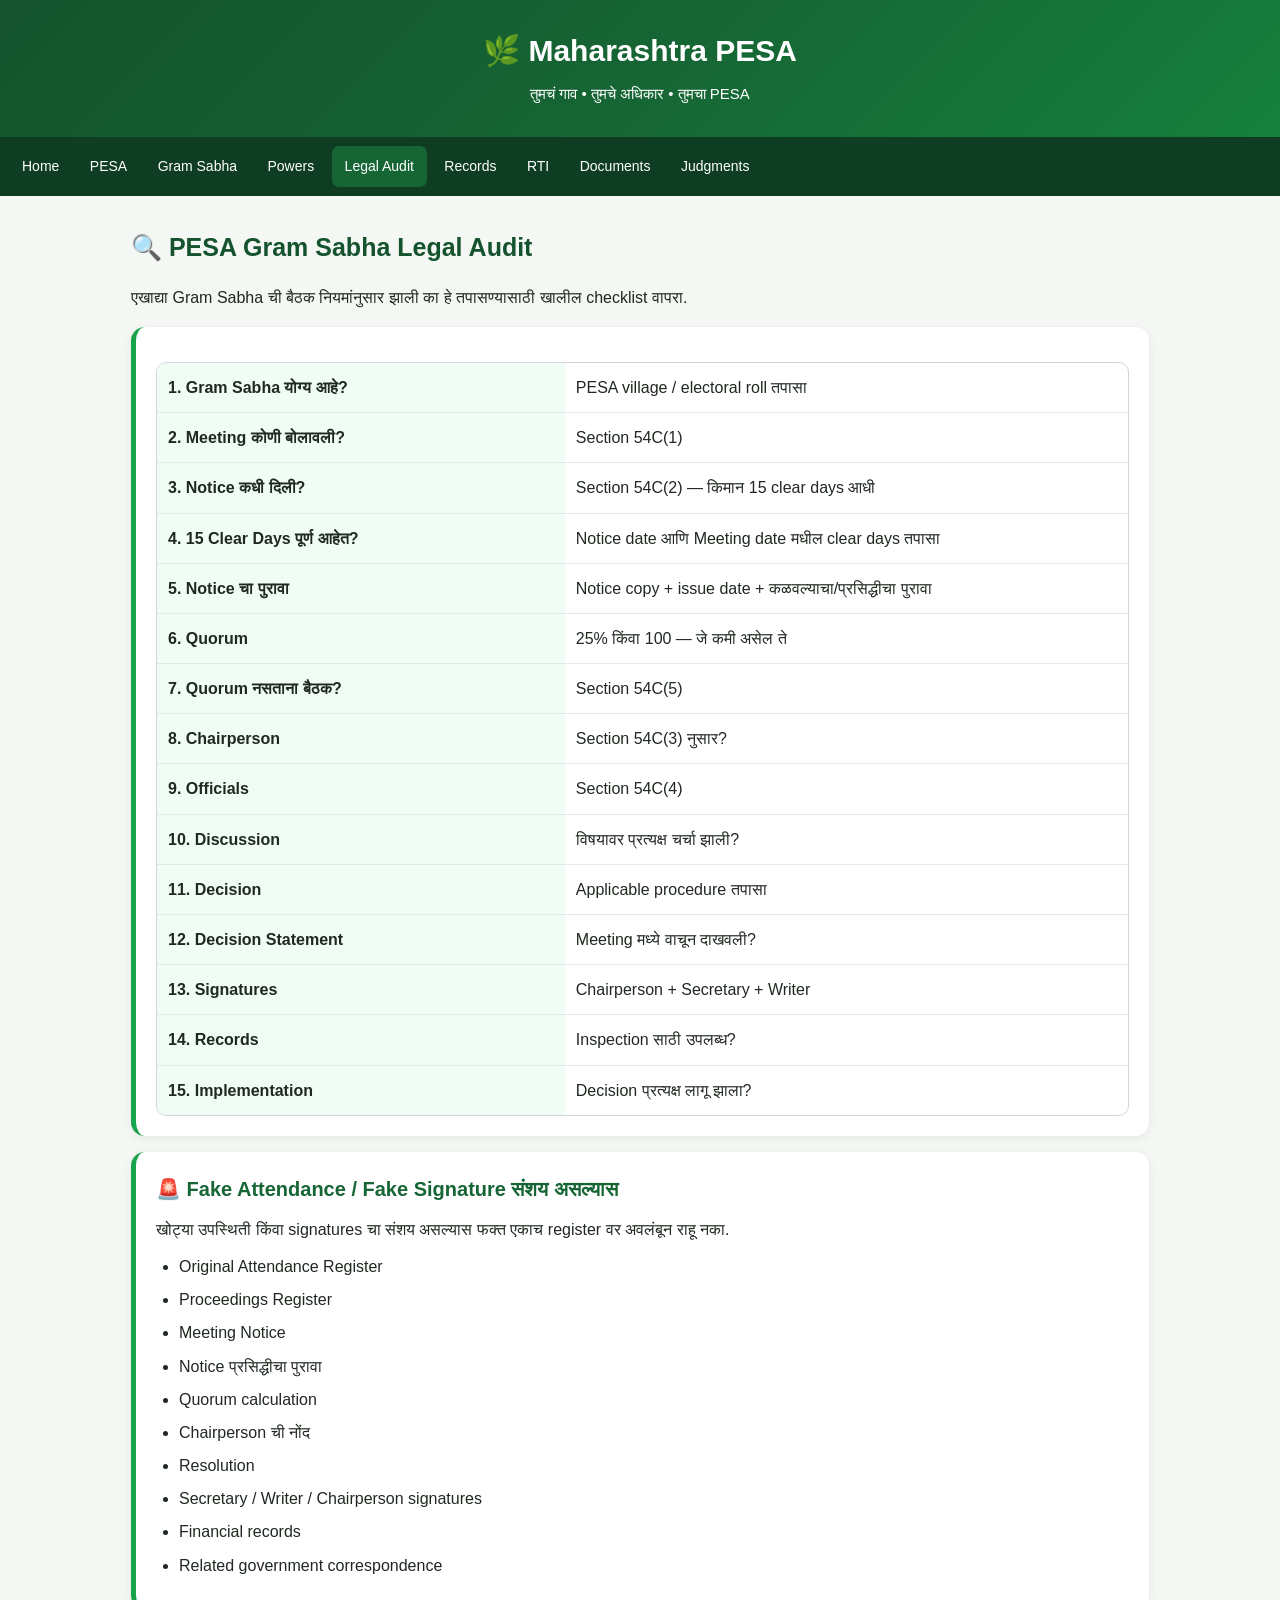
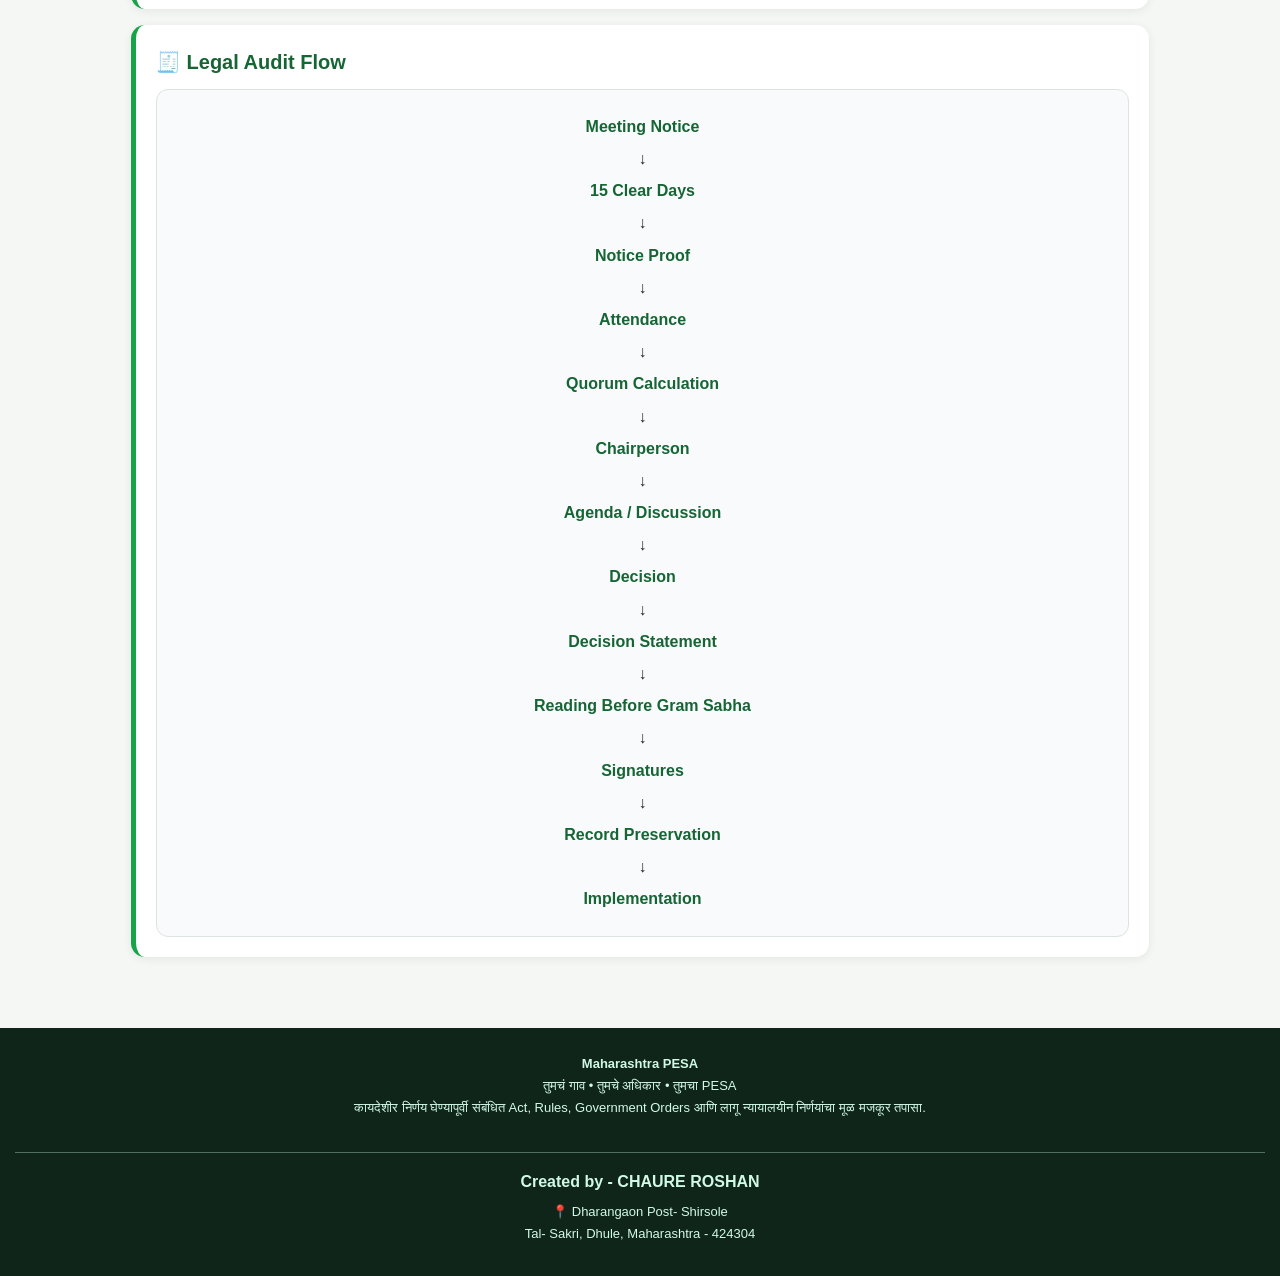
==== audit.html @ 71256ae9 "Add files via upload" ====
<!DOCTYPE html>
<html lang="mr">
<head><meta charset="UTF-8"><meta name="viewport" content="width=device-width, initial-scale=1.0">
<title>Legal Audit — Maharashtra PESA</title><link rel="stylesheet" href="styles.css"></head>
<body>
<header><h1>🌿 Maharashtra PESA</h1><p>तुमचं गाव • तुमचे अधिकार • तुमचा PESA</p></header>

<nav>
<a href="index.html" class="nav-home">Home</a>
<a href="pesa.html">PESA</a>
<a href="gram-sabha.html">Gram Sabha</a>
<a href="powers.html">Powers</a>
<a href="audit.html" class="active">Legal Audit</a>
<a href="records.html">Records</a>
<a href="rti.html">RTI</a>
<a href="documents.html">Documents</a>
<a href="judgments.html">Judgments</a>
</nav>

<main>
<section><h2>🔍 PESA Gram Sabha Legal Audit</h2><p>एखाद्या Gram Sabha ची बैठक नियमांनुसार झाली का हे तपासण्यासाठी खालील checklist वापरा.</p>
<div class="info-card"><div class="audit-table">
<div class="audit-row"><strong>1. Gram Sabha योग्य आहे?</strong><span>PESA village / electoral roll तपासा</span></div>
<div class="audit-row"><strong>2. Meeting कोणी बोलावली?</strong><span>Section 54C(1)</span></div>
<div class="audit-row"><strong>3. Notice कधी दिली?</strong><span>Section 54C(2) — किमान 15 clear days आधी</span></div>
<div class="audit-row"><strong>4. 15 Clear Days पूर्ण आहेत?</strong><span>Notice date आणि Meeting date मधील clear days तपासा</span></div>
<div class="audit-row"><strong>5. Notice चा पुरावा</strong><span>Notice copy + issue date + कळवल्याचा/प्रसिद्धीचा पुरावा</span></div>
<div class="audit-row"><strong>6. Quorum</strong><span>25% किंवा 100 — जे कमी असेल ते</span></div>
<div class="audit-row"><strong>7. Quorum नसताना बैठक?</strong><span>Section 54C(5)</span></div>
<div class="audit-row"><strong>8. Chairperson</strong><span>Section 54C(3) नुसार?</span></div>
<div class="audit-row"><strong>9. Officials</strong><span>Section 54C(4)</span></div>
<div class="audit-row"><strong>10. Discussion</strong><span>विषयावर प्रत्यक्ष चर्चा झाली?</span></div>
<div class="audit-row"><strong>11. Decision</strong><span>Applicable procedure तपासा</span></div>
<div class="audit-row"><strong>12. Decision Statement</strong><span>Meeting मध्ये वाचून दाखवली?</span></div>
<div class="audit-row"><strong>13. Signatures</strong><span>Chairperson + Secretary + Writer</span></div>
<div class="audit-row"><strong>14. Records</strong><span>Inspection साठी उपलब्ध?</span></div>
<div class="audit-row"><strong>15. Implementation</strong><span>Decision प्रत्यक्ष लागू झाला?</span></div>
</div></div>
<div class="info-card"><h3>🚨 Fake Attendance / Fake Signature संशय असल्यास</h3><p>खोट्या उपस्थिती किंवा signatures चा संशय असल्यास फक्त एकाच register वर अवलंबून राहू नका.</p><ul><li>Original Attendance Register</li><li>Proceedings Register</li><li>Meeting Notice</li><li>Notice प्रसिद्धीचा पुरावा</li><li>Quorum calculation</li><li>Chairperson ची नोंद</li><li>Resolution</li><li>Secretary / Writer / Chairperson signatures</li><li>Financial records</li><li>Related government correspondence</li></ul></div>
<div class="info-card"><h3>🧾 Legal Audit Flow</h3><div class="flow"><span>Meeting Notice</span>↓<span>15 Clear Days</span>↓<span>Notice Proof</span>↓<span>Attendance</span>↓<span>Quorum Calculation</span>↓<span>Chairperson</span>↓<span>Agenda / Discussion</span>↓<span>Decision</span>↓<span>Decision Statement</span>↓<span>Reading Before Gram Sabha</span>↓<span>Signatures</span>↓<span>Record Preservation</span>↓<span>Implementation</span></div></div>
</section>
</main>

<footer>
<p><strong>Maharashtra PESA</strong></p>
<p>तुमचं गाव • तुमचे अधिकार • तुमचा PESA</p>
<p>कायदेशीर निर्णय घेण्यापूर्वी संबंधित Act, Rules, Government Orders आणि लागू न्यायालयीन निर्णयांचा मूळ मजकूर तपासा.</p>
<div class="creator-info">
<hr>
<p><strong>Created by - CHAURE ROSHAN</strong></p>
<p>📍 Dharangaon Post- Shirsole<br>Tal- Sakri, Dhule, Maharashtra - 424304</p>
</div>
</footer>

</body></html>
---- styles.css ----
*{box-sizing:border-box;margin:0;padding:0}
html{scroll-behavior:smooth}
body{font-family:Arial,"Noto Sans Devanagari",sans-serif;background:#f4f7f4;color:#202820;line-height:1.7}
header{background:linear-gradient(135deg,#14532d,#166534,#15803d);color:white;padding:25px 18px 30px;text-align:center}
header h1{font-size:30px;margin-bottom:5px} header p{font-size:15px}
nav{position:sticky;top:0;z-index:900;background:#0f3d23;padding:9px;overflow-x:auto;white-space:nowrap}
nav a{display:inline-block;color:white;text-decoration:none;padding:9px 13px;font-size:14px;border-radius:7px}
nav a:hover,nav a.active{background:#166534}
main{max-width:1050px;margin:auto}
section{padding:30px 16px;scroll-margin-top:65px}
section h2{color:#14532d;margin-bottom:15px;font-size:25px}
.info-card{background:white;border-radius:14px;padding:20px;margin:16px 0;box-shadow:0 2px 10px rgba(0,0,0,.07);border-left:5px solid #16a34a}
.info-card h3{color:#166534;margin-bottom:10px;font-size:20px}
.info-card h4{color:#14532d;margin-top:16px;margin-bottom:7px}
.info-card p{margin-bottom:10px}
.info-card ul,.info-card ol{padding-left:23px;margin:10px 0}
.info-card li{margin-bottom:6px}
.law-reference{margin-top:14px;padding:11px 13px;background:#f0fdf4;border-left:4px solid #16a34a;border-radius:7px;font-size:14px}
.highlight-box{background:#ecfdf5;border:2px solid #22c55e;padding:18px;border-radius:12px;margin:15px 0}
.warning-box{background:#fff7ed;border-left:5px solid #f97316;padding:15px;border-radius:8px;margin:15px 0}
.danger-box{background:#fef2f2;border-left:5px solid #dc2626;padding:15px;border-radius:8px;margin:15px 0}
.btn{display:inline-block;padding:11px 16px;margin:7px 5px 7px 0;background:#166534;color:white;text-decoration:none;border-radius:8px;font-weight:600}
.btn:hover{background:#14532d}
.hero{background:linear-gradient(135deg,#f0fdf4,#fff,#ecfdf5);padding:40px 16px;text-align:center;border-bottom:1px solid #d1fae5}
.hero h2{font-size:32px;color:#14532d;margin-bottom:12px}
.hero p{max-width:760px;margin:0 auto 20px;color:#374151;font-size:17px}
.hero-photo{display:block;width:min(100%,850px);height:360px;object-fit:cover;margin:20px auto;border-radius:18px;box-shadow:0 5px 18px rgba(0,0,0,.12);background:#dcfce7}
.quick-links{text-align:center;padding:10px 16px 30px}
.audit-table{margin-top:15px;border:1px solid #d1d5db;border-radius:10px;overflow:hidden}
.audit-row{display:grid;grid-template-columns:42% 58%;border-bottom:1px solid #e5e7eb}
.audit-row:last-child{border-bottom:none}
.audit-row strong,.audit-row span{padding:11px}.audit-row strong{background:#f0fdf4}
.flow{background:#f8fafc;border:1px solid #dbe4e0;padding:18px;border-radius:12px;text-align:center;font-weight:600}
.flow span{display:block;color:#166534;margin:5px 0}
.creator-info{margin-top:18px;padding-top:15px}.creator-info hr{border:0;border-top:1px solid rgba(209,250,229,.35);margin-bottom:15px}
.creator-info p{margin:6px 0;color:#d1fae5}.creator-info p:first-of-type{font-size:16px}
footer{background:#10251a;color:#d1fae5;text-align:center;padding:25px 15px;margin-top:25px;font-size:13px}
@media(max-width:600px){
header h1{font-size:25px}.hero h2{font-size:25px}.hero p{font-size:15px}
section{padding:24px 12px}.info-card{padding:16px}.audit-row{grid-template-columns:1fr}
.hero-photo{height:250px}.nav-wrap{overflow-x:auto}
}
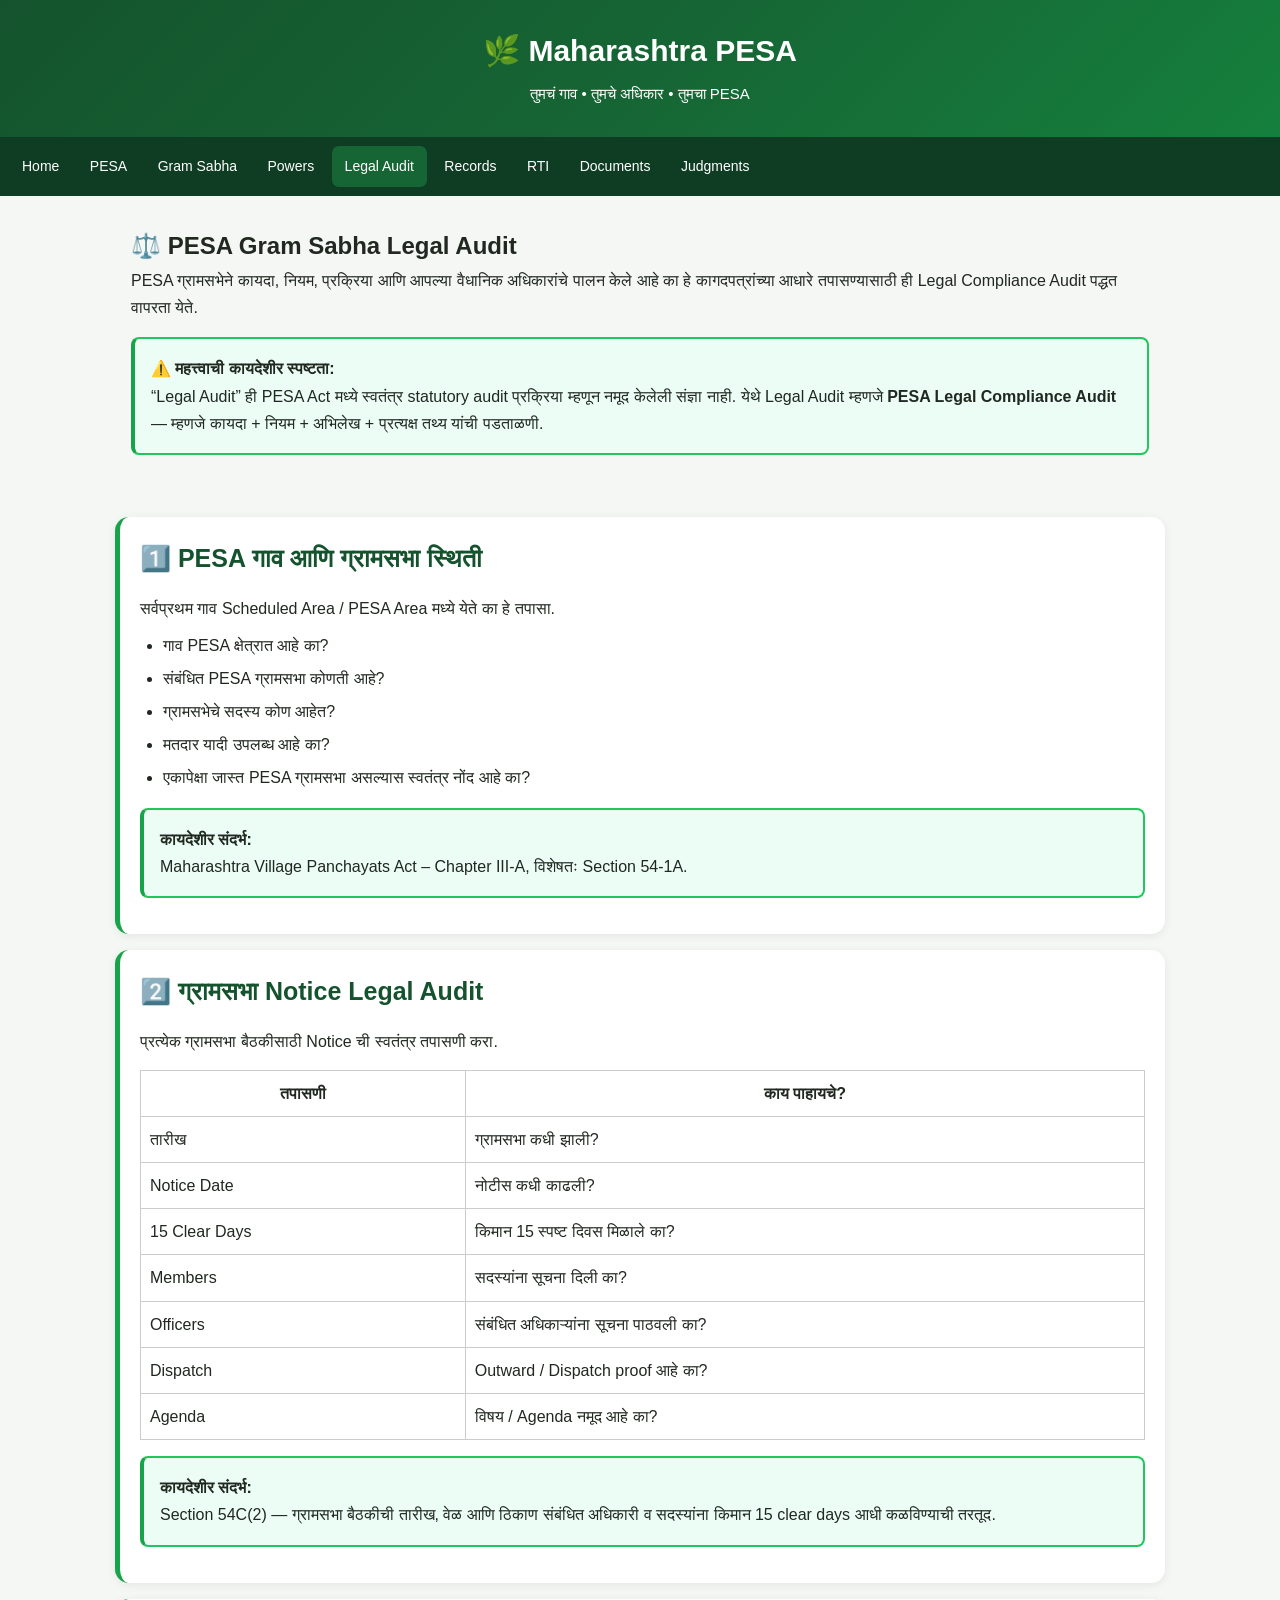
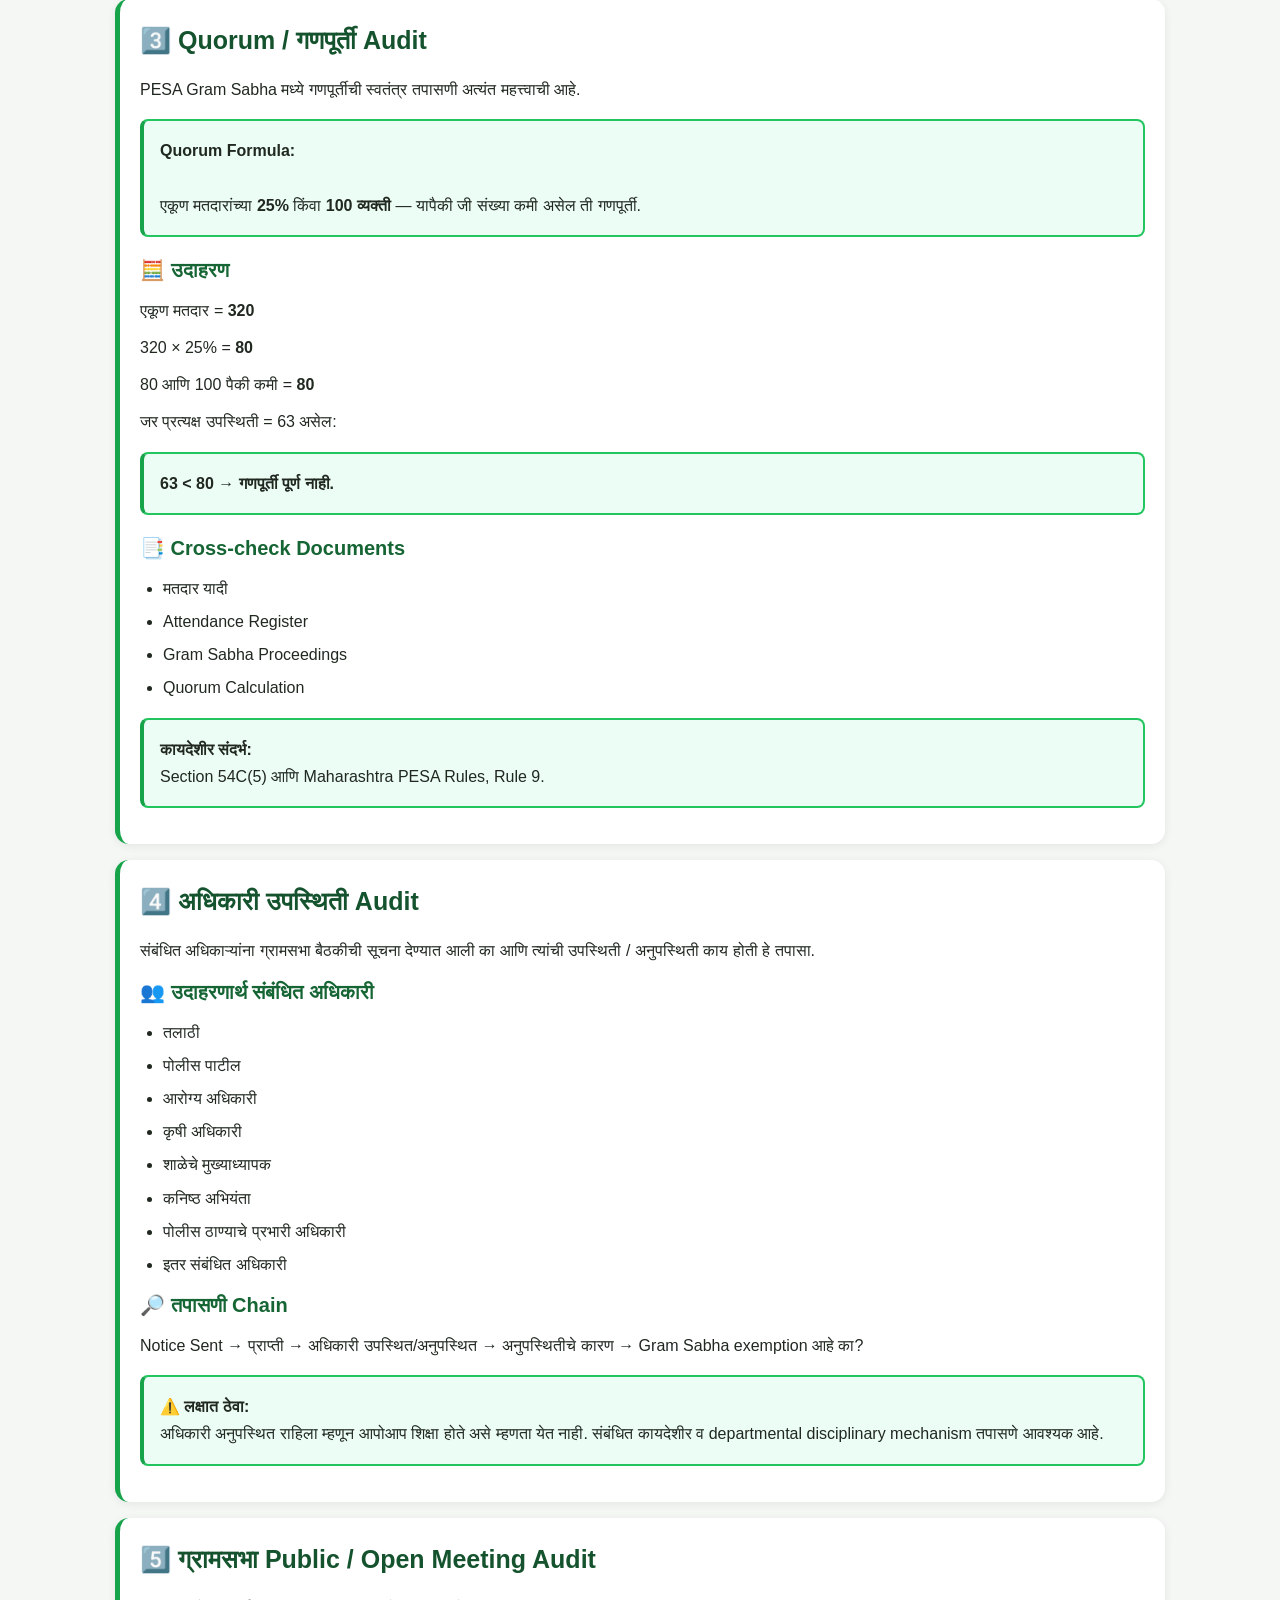
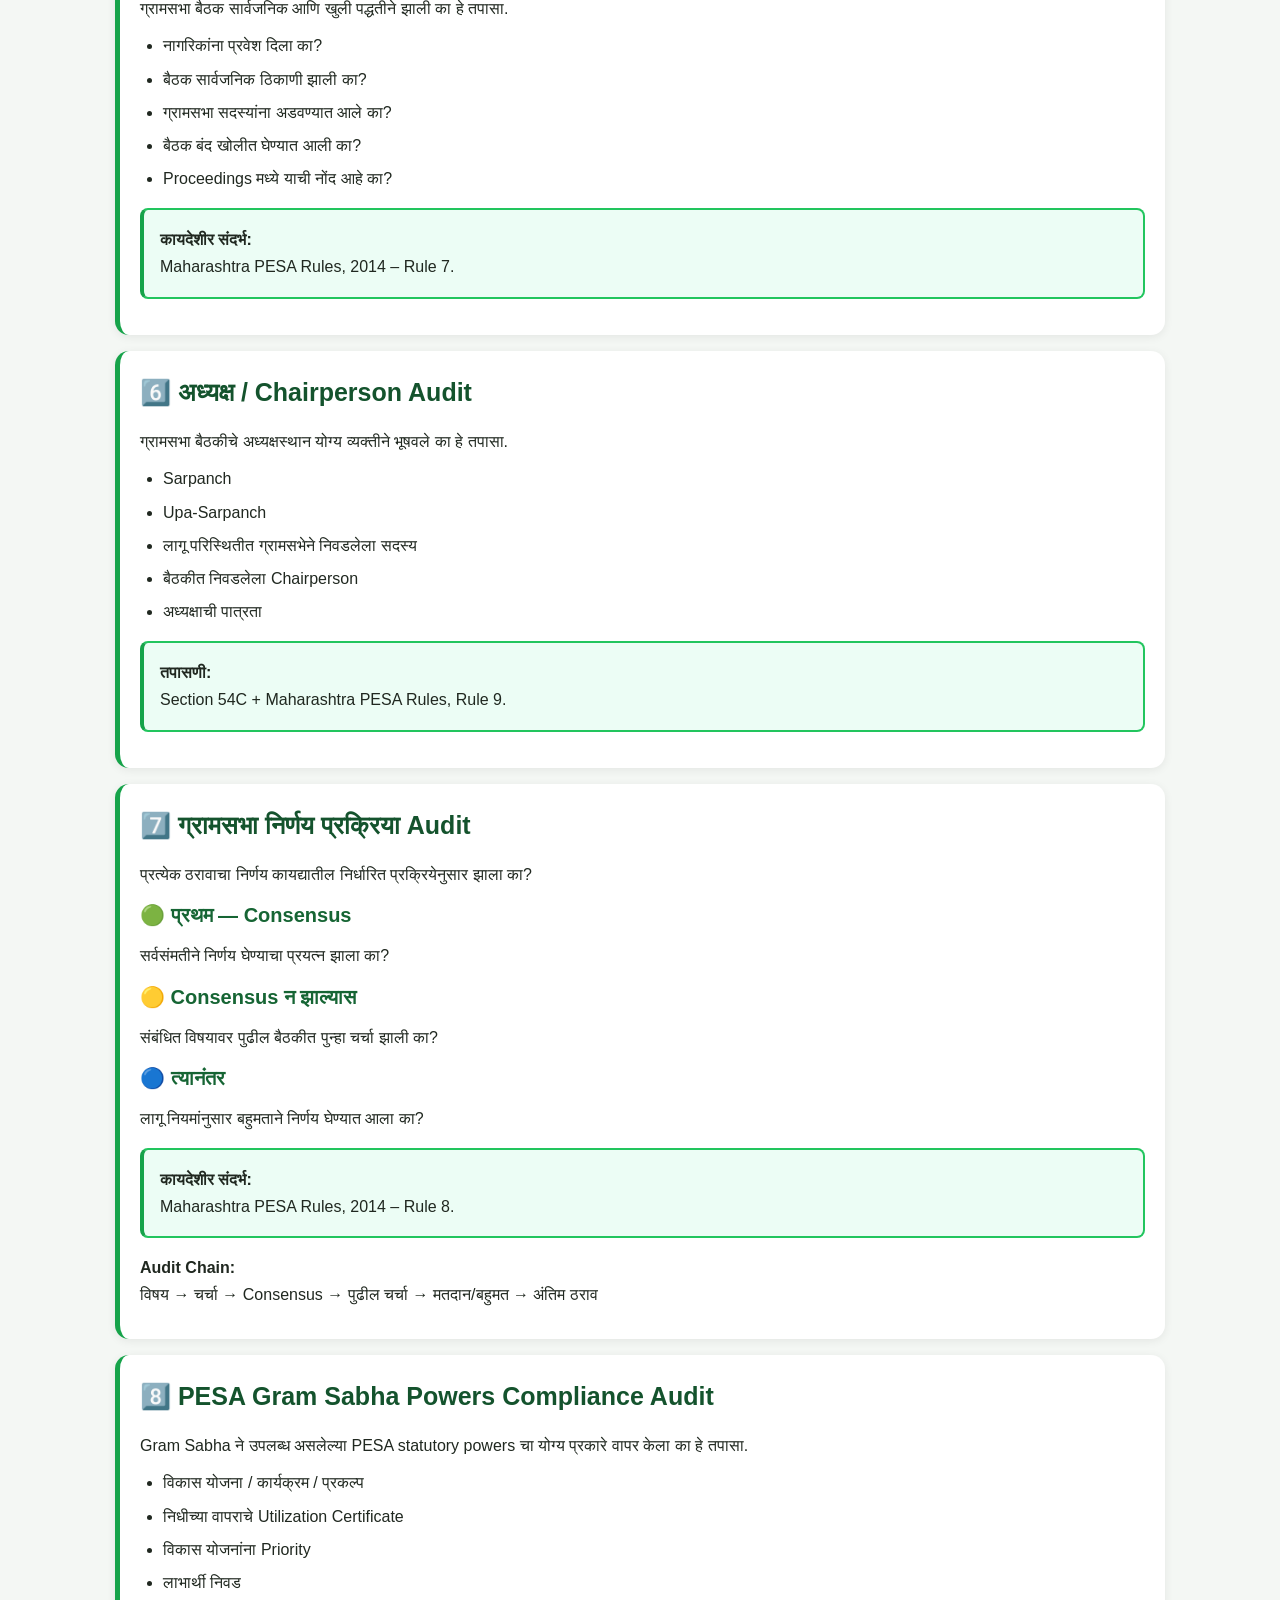
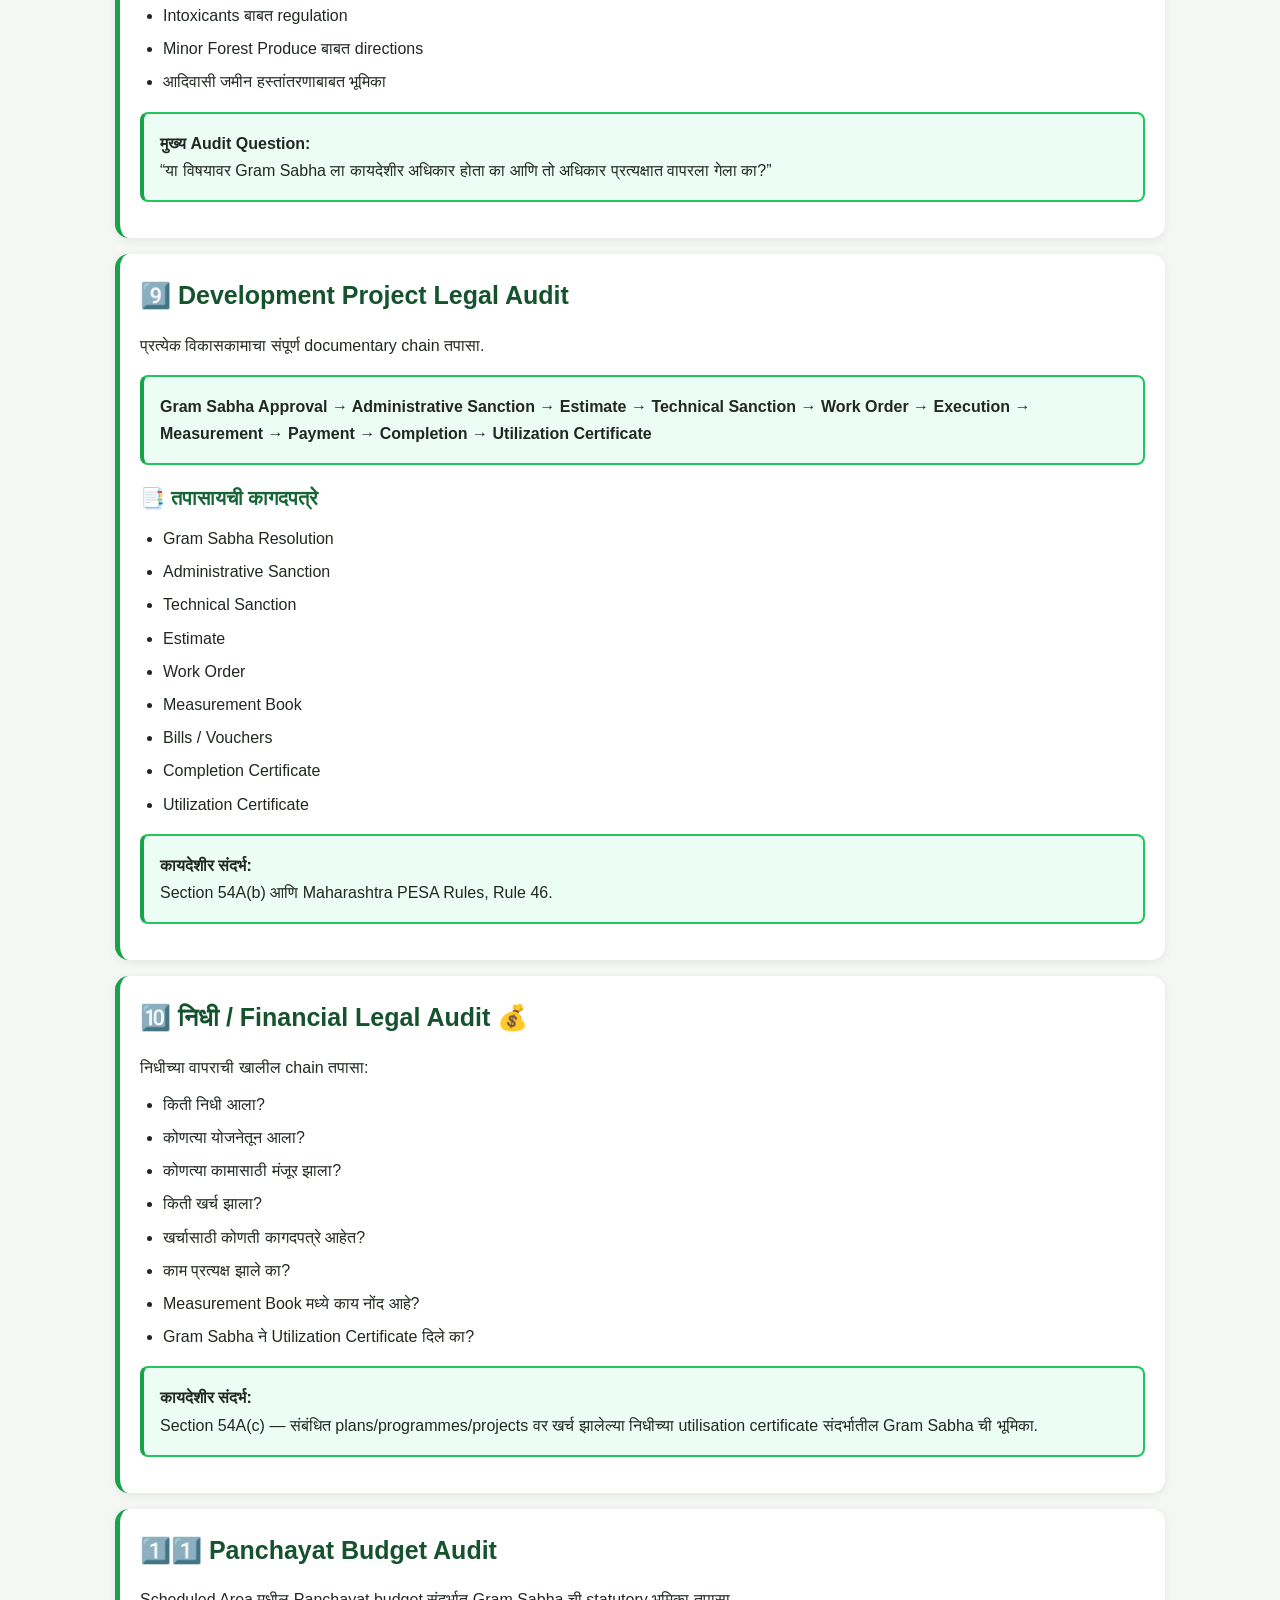
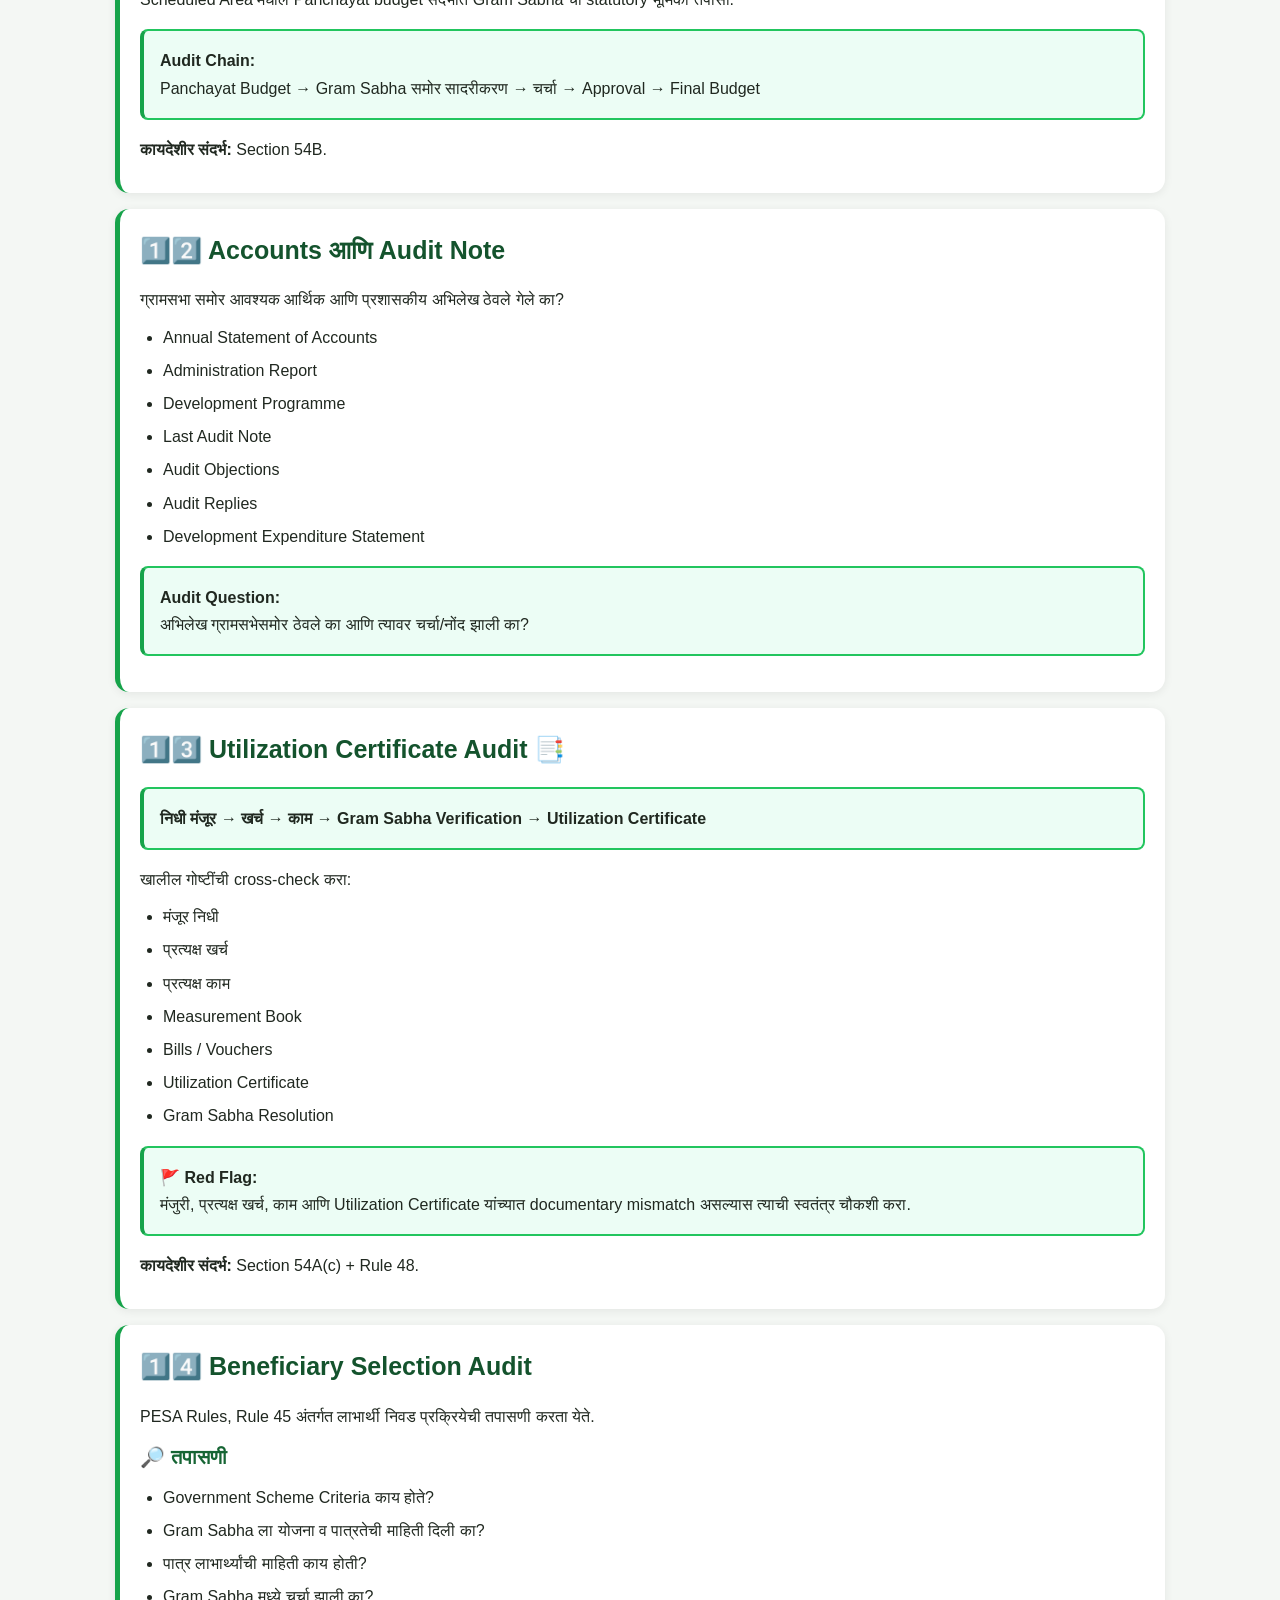
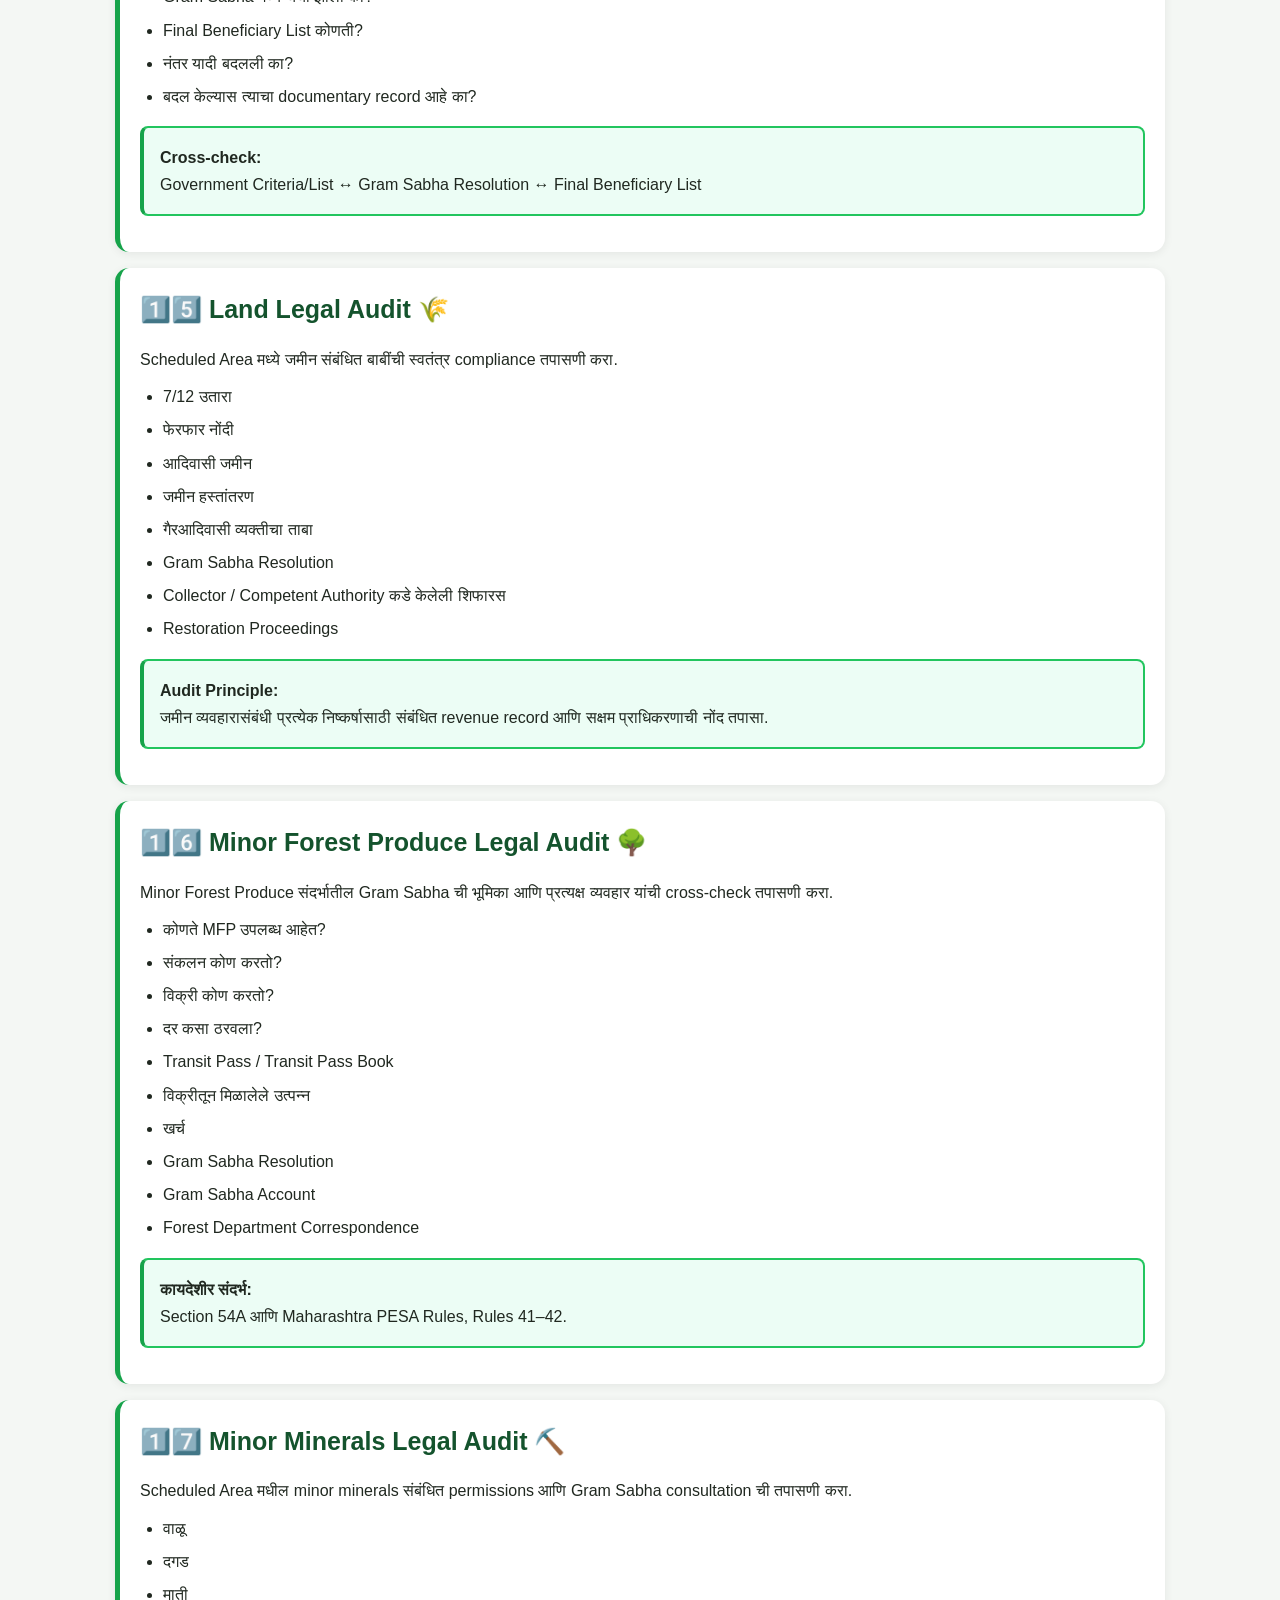
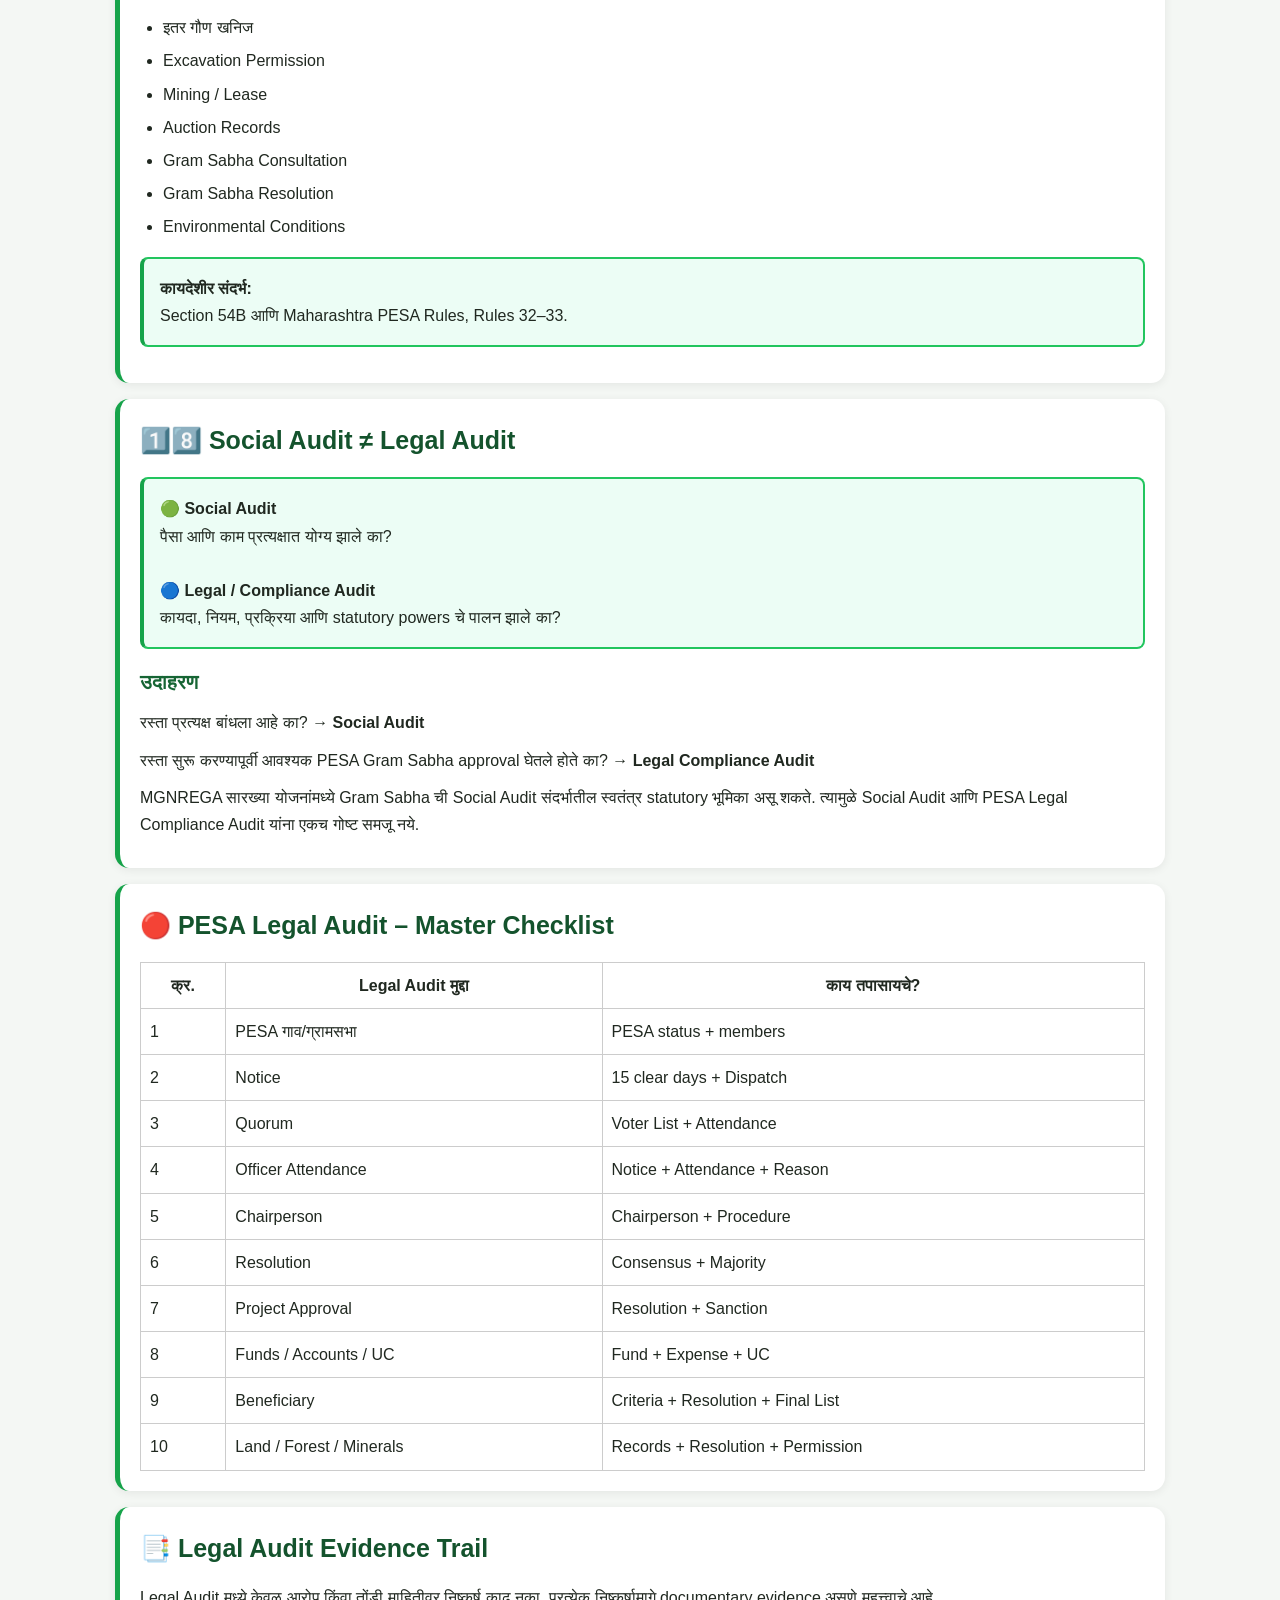
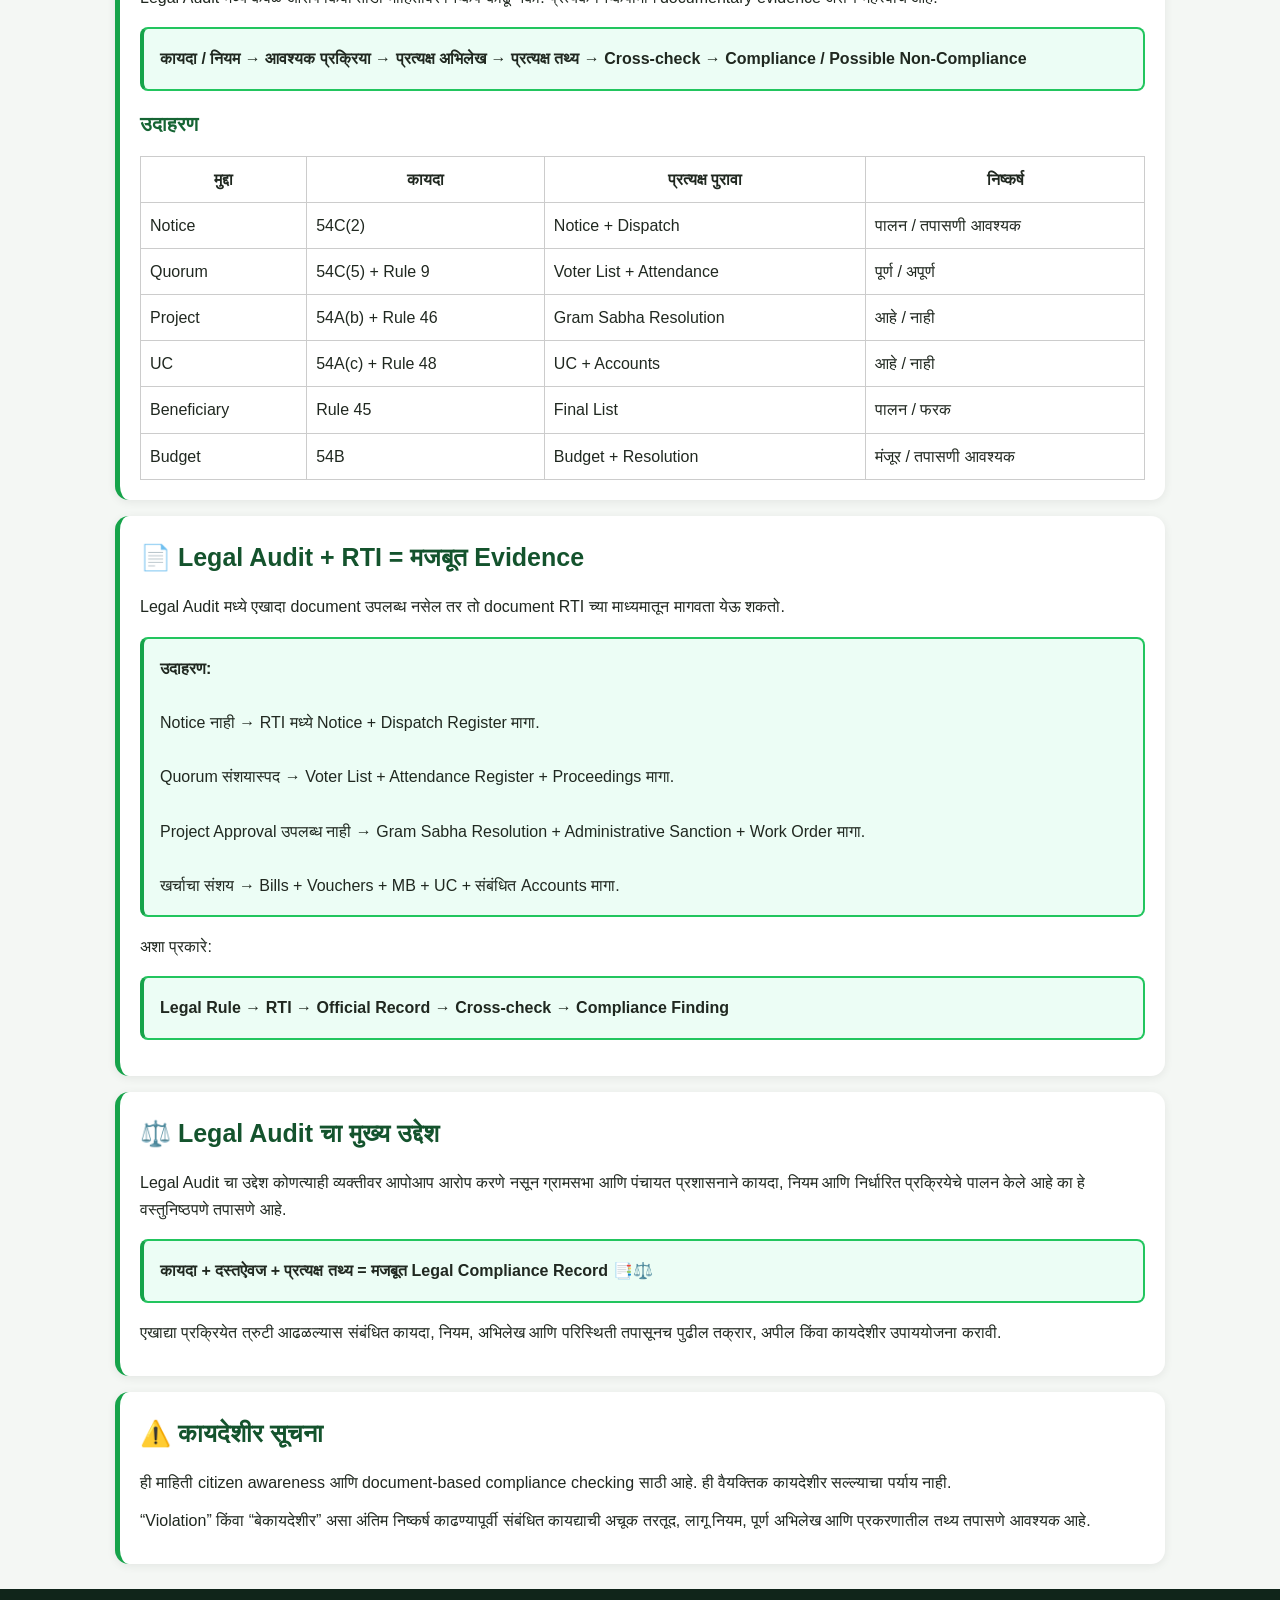
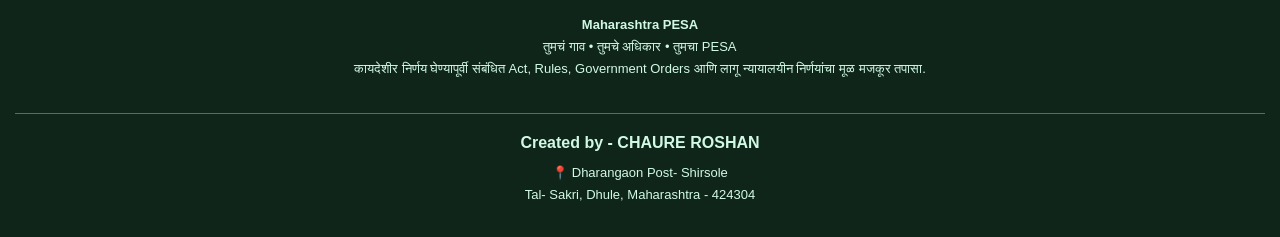
==== commit 6a9e7f74: "Update fmt.Println message from 'Hello' to 'Goodbye'" ====
--- a/audit.html
+++ b/audit.html
@@ -18,27 +18,901 @@
 </nav>
 
 <main>
-<section><h2>🔍 PESA Gram Sabha Legal Audit</h2><p>एखाद्या Gram Sabha ची बैठक नियमांनुसार झाली का हे तपासण्यासाठी खालील checklist वापरा.</p>
-<div class="info-card"><div class="audit-table">
-<div class="audit-row"><strong>1. Gram Sabha योग्य आहे?</strong><span>PESA village / electoral roll तपासा</span></div>
-<div class="audit-row"><strong>2. Meeting कोणी बोलावली?</strong><span>Section 54C(1)</span></div>
-<div class="audit-row"><strong>3. Notice कधी दिली?</strong><span>Section 54C(2) — किमान 15 clear days आधी</span></div>
-<div class="audit-row"><strong>4. 15 Clear Days पूर्ण आहेत?</strong><span>Notice date आणि Meeting date मधील clear days तपासा</span></div>
-<div class="audit-row"><strong>5. Notice चा पुरावा</strong><span>Notice copy + issue date + कळवल्याचा/प्रसिद्धीचा पुरावा</span></div>
-<div class="audit-row"><strong>6. Quorum</strong><span>25% किंवा 100 — जे कमी असेल ते</span></div>
-<div class="audit-row"><strong>7. Quorum नसताना बैठक?</strong><span>Section 54C(5)</span></div>
-<div class="audit-row"><strong>8. Chairperson</strong><span>Section 54C(3) नुसार?</span></div>
-<div class="audit-row"><strong>9. Officials</strong><span>Section 54C(4)</span></div>
-<div class="audit-row"><strong>10. Discussion</strong><span>विषयावर प्रत्यक्ष चर्चा झाली?</span></div>
-<div class="audit-row"><strong>11. Decision</strong><span>Applicable procedure तपासा</span></div>
-<div class="audit-row"><strong>12. Decision Statement</strong><span>Meeting मध्ये वाचून दाखवली?</span></div>
-<div class="audit-row"><strong>13. Signatures</strong><span>Chairperson + Secretary + Writer</span></div>
-<div class="audit-row"><strong>14. Records</strong><span>Inspection साठी उपलब्ध?</span></div>
-<div class="audit-row"><strong>15. Implementation</strong><span>Decision प्रत्यक्ष लागू झाला?</span></div>
-</div></div>
-<div class="info-card"><h3>🚨 Fake Attendance / Fake Signature संशय असल्यास</h3><p>खोट्या उपस्थिती किंवा signatures चा संशय असल्यास फक्त एकाच register वर अवलंबून राहू नका.</p><ul><li>Original Attendance Register</li><li>Proceedings Register</li><li>Meeting Notice</li><li>Notice प्रसिद्धीचा पुरावा</li><li>Quorum calculation</li><li>Chairperson ची नोंद</li><li>Resolution</li><li>Secretary / Writer / Chairperson signatures</li><li>Financial records</li><li>Related government correspondence</li></ul></div>
-<div class="info-card"><h3>🧾 Legal Audit Flow</h3><div class="flow"><span>Meeting Notice</span>↓<span>15 Clear Days</span>↓<span>Notice Proof</span>↓<span>Attendance</span>↓<span>Quorum Calculation</span>↓<span>Chairperson</span>↓<span>Agenda / Discussion</span>↓<span>Decision</span>↓<span>Decision Statement</span>↓<span>Reading Before Gram Sabha</span>↓<span>Signatures</span>↓<span>Record Preservation</span>↓<span>Implementation</span></div></div>
-</section>
+
+<section class="page-header">
+  <h1>⚖️ PESA Gram Sabha Legal Audit</h1>
+
+  <p>
+    PESA ग्रामसभेने कायदा, नियम, प्रक्रिया आणि आपल्या वैधानिक
+    अधिकारांचे पालन केले आहे का हे कागदपत्रांच्या आधारे तपासण्यासाठी
+    ही Legal Compliance Audit पद्धत वापरता येते.
+  </p>
+
+  <div class="highlight-box">
+    <strong>⚠️ महत्त्वाची कायदेशीर स्पष्टता:</strong><br>
+    “Legal Audit” ही PESA Act मध्ये स्वतंत्र statutory audit प्रक्रिया
+    म्हणून नमूद केलेली संज्ञा नाही. येथे Legal Audit म्हणजे
+    <strong>PESA Legal Compliance Audit</strong> —
+    म्हणजे कायदा + नियम + अभिलेख + प्रत्यक्ष तथ्य यांची पडताळणी.
+  </div>
+</section>
+
+
+<!-- 1 -->
+<section class="info-card">
+
+  <h2>1️⃣ PESA गाव आणि ग्रामसभा स्थिती</h2>
+
+  <p>सर्वप्रथम गाव Scheduled Area / PESA Area मध्ये येते का हे तपासा.</p>
+
+  <ul>
+    <li>गाव PESA क्षेत्रात आहे का?</li>
+    <li>संबंधित PESA ग्रामसभा कोणती आहे?</li>
+    <li>ग्रामसभेचे सदस्य कोण आहेत?</li>
+    <li>मतदार यादी उपलब्ध आहे का?</li>
+    <li>एकापेक्षा जास्त PESA ग्रामसभा असल्यास स्वतंत्र नोंद आहे का?</li>
+  </ul>
+
+  <div class="highlight-box">
+    <strong>कायदेशीर संदर्भ:</strong><br>
+    Maharashtra Village Panchayats Act – Chapter III-A,
+    विशेषतः Section 54-1A.
+  </div>
+
+</section>
+
+
+<!-- 2 -->
+<section class="info-card">
+
+  <h2>2️⃣ ग्रामसभा Notice Legal Audit</h2>
+
+  <p>
+    प्रत्येक ग्रामसभा बैठकीसाठी Notice ची स्वतंत्र तपासणी करा.
+  </p>
+
+  <table style="width:100%;border-collapse:collapse;margin-top:15px;">
+    <tr>
+      <th style="padding:9px;border:1px solid #ccc;">तपासणी</th>
+      <th style="padding:9px;border:1px solid #ccc;">काय पाहायचे?</th>
+    </tr>
+
+    <tr>
+      <td style="padding:9px;border:1px solid #ccc;">तारीख</td>
+      <td style="padding:9px;border:1px solid #ccc;">ग्रामसभा कधी झाली?</td>
+    </tr>
+
+    <tr>
+      <td style="padding:9px;border:1px solid #ccc;">Notice Date</td>
+      <td style="padding:9px;border:1px solid #ccc;">नोटीस कधी काढली?</td>
+    </tr>
+
+    <tr>
+      <td style="padding:9px;border:1px solid #ccc;">15 Clear Days</td>
+      <td style="padding:9px;border:1px solid #ccc;">किमान 15 स्पष्ट दिवस मिळाले का?</td>
+    </tr>
+
+    <tr>
+      <td style="padding:9px;border:1px solid #ccc;">Members</td>
+      <td style="padding:9px;border:1px solid #ccc;">सदस्यांना सूचना दिली का?</td>
+    </tr>
+
+    <tr>
+      <td style="padding:9px;border:1px solid #ccc;">Officers</td>
+      <td style="padding:9px;border:1px solid #ccc;">संबंधित अधिकाऱ्यांना सूचना पाठवली का?</td>
+    </tr>
+
+    <tr>
+      <td style="padding:9px;border:1px solid #ccc;">Dispatch</td>
+      <td style="padding:9px;border:1px solid #ccc;">Outward / Dispatch proof आहे का?</td>
+    </tr>
+
+    <tr>
+      <td style="padding:9px;border:1px solid #ccc;">Agenda</td>
+      <td style="padding:9px;border:1px solid #ccc;">विषय / Agenda नमूद आहे का?</td>
+    </tr>
+  </table>
+
+  <div class="highlight-box">
+    <strong>कायदेशीर संदर्भ:</strong><br>
+    Section 54C(2) — ग्रामसभा बैठकीची तारीख, वेळ आणि ठिकाण
+    संबंधित अधिकारी व सदस्यांना किमान 15 clear days आधी कळविण्याची तरतूद.
+  </div>
+
+</section>
+
+
+<!-- 3 -->
+<section class="info-card">
+
+  <h2>3️⃣ Quorum / गणपूर्ती Audit</h2>
+
+  <p>
+    PESA Gram Sabha मध्ये गणपूर्तीची स्वतंत्र तपासणी अत्यंत महत्त्वाची आहे.
+  </p>
+
+  <div class="highlight-box">
+
+    <strong>Quorum Formula:</strong><br><br>
+
+    एकूण मतदारांच्या <strong>25%</strong> किंवा
+    <strong>100 व्यक्ती</strong> — यापैकी जी संख्या कमी असेल ती गणपूर्ती.
+    
+  </div>
+
+  <h3>🧮 उदाहरण</h3>
+
+  <p>
+    एकूण मतदार = <strong>320</strong>
+  </p>
+
+  <p>
+    320 × 25% = <strong>80</strong>
+  </p>
+
+  <p>
+    80 आणि 100 पैकी कमी = <strong>80</strong>
+  </p>
+
+  <p>
+    जर प्रत्यक्ष उपस्थिती = 63 असेल:
+  </p>
+
+  <div class="highlight-box">
+    <strong>63 &lt; 80 → गणपूर्ती पूर्ण नाही.</strong>
+  </div>
+
+  <h3>📑 Cross-check Documents</h3>
+
+  <ul>
+    <li>मतदार यादी</li>
+    <li>Attendance Register</li>
+    <li>Gram Sabha Proceedings</li>
+    <li>Quorum Calculation</li>
+  </ul>
+
+  <div class="highlight-box">
+    <strong>कायदेशीर संदर्भ:</strong><br>
+    Section 54C(5) आणि Maharashtra PESA Rules, Rule 9.
+  </div>
+
+</section>
+
+
+<!-- 4 -->
+<section class="info-card">
+
+  <h2>4️⃣ अधिकारी उपस्थिती Audit</h2>
+
+  <p>
+    संबंधित अधिकाऱ्यांना ग्रामसभा बैठकीची सूचना देण्यात आली का
+    आणि त्यांची उपस्थिती / अनुपस्थिती काय होती हे तपासा.
+  </p>
+
+  <h3>👥 उदाहरणार्थ संबंधित अधिकारी</h3>
+
+  <ul>
+    <li>तलाठी</li>
+    <li>पोलीस पाटील</li>
+    <li>आरोग्य अधिकारी</li>
+    <li>कृषी अधिकारी</li>
+    <li>शाळेचे मुख्याध्यापक</li>
+    <li>कनिष्ठ अभियंता</li>
+    <li>पोलीस ठाण्याचे प्रभारी अधिकारी</li>
+    <li>इतर संबंधित अधिकारी</li>
+  </ul>
+
+  <h3>🔎 तपासणी Chain</h3>
+
+  <p>
+    Notice Sent → प्राप्ती → अधिकारी उपस्थित/अनुपस्थित →
+    अनुपस्थितीचे कारण → Gram Sabha exemption आहे का?
+  </p>
+
+  <div class="highlight-box">
+    <strong>⚠️ लक्षात ठेवा:</strong><br>
+    अधिकारी अनुपस्थित राहिला म्हणून आपोआप शिक्षा होते असे म्हणता येत नाही.
+    संबंधित कायदेशीर व departmental disciplinary mechanism तपासणे आवश्यक आहे.
+  </div>
+
+</section>
+
+
+<!-- 5 -->
+<section class="info-card">
+
+  <h2>5️⃣ ग्रामसभा Public / Open Meeting Audit</h2>
+
+  <p>
+    ग्रामसभा बैठक सार्वजनिक आणि खुली पद्धतीने झाली का हे तपासा.
+  </p>
+
+  <ul>
+    <li>नागरिकांना प्रवेश दिला का?</li>
+    <li>बैठक सार्वजनिक ठिकाणी झाली का?</li>
+    <li>ग्रामसभा सदस्यांना अडवण्यात आले का?</li>
+    <li>बैठक बंद खोलीत घेण्यात आली का?</li>
+    <li>Proceedings मध्ये याची नोंद आहे का?</li>
+  </ul>
+
+  <div class="highlight-box">
+    <strong>कायदेशीर संदर्भ:</strong><br>
+    Maharashtra PESA Rules, 2014 – Rule 7.
+  </div>
+
+</section>
+
+
+<!-- 6 -->
+<section class="info-card">
+
+  <h2>6️⃣ अध्यक्ष / Chairperson Audit</h2>
+
+  <p>
+    ग्रामसभा बैठकीचे अध्यक्षस्थान योग्य व्यक्तीने भूषवले का हे तपासा.
+  </p>
+
+  <ul>
+    <li>Sarpanch</li>
+    <li>Upa-Sarpanch</li>
+    <li>लागू परिस्थितीत ग्रामसभेने निवडलेला सदस्य</li>
+    <li>बैठकीत निवडलेला Chairperson</li>
+    <li>अध्यक्षाची पात्रता</li>
+  </ul>
+
+  <div class="highlight-box">
+    <strong>तपासणी:</strong><br>
+    Section 54C + Maharashtra PESA Rules, Rule 9.
+  </div>
+
+</section>
+
+
+<!-- 7 -->
+<section class="info-card">
+
+  <h2>7️⃣ ग्रामसभा निर्णय प्रक्रिया Audit</h2>
+
+  <p>
+    प्रत्येक ठरावाचा निर्णय कायद्यातील निर्धारित प्रक्रियेनुसार झाला का?
+  </p>
+
+  <h3>🟢 प्रथम — Consensus</h3>
+
+  <p>
+    सर्वसंमतीने निर्णय घेण्याचा प्रयत्न झाला का?
+  </p>
+
+  <h3>🟡 Consensus न झाल्यास</h3>
+
+  <p>
+    संबंधित विषयावर पुढील बैठकीत पुन्हा चर्चा झाली का?
+  </p>
+
+  <h3>🔵 त्यानंतर</h3>
+
+  <p>
+    लागू नियमांनुसार बहुमताने निर्णय घेण्यात आला का?
+  </p>
+
+  <div class="highlight-box">
+    <strong>कायदेशीर संदर्भ:</strong><br>
+    Maharashtra PESA Rules, 2014 – Rule 8.
+  </div>
+
+  <p>
+    <strong>Audit Chain:</strong><br>
+    विषय → चर्चा → Consensus → पुढील चर्चा → मतदान/बहुमत →
+    अंतिम ठराव
+  </p>
+
+</section>
+
+
+<!-- 8 -->
+<section class="info-card">
+
+  <h2>8️⃣ PESA Gram Sabha Powers Compliance Audit</h2>
+
+  <p>
+    Gram Sabha ने उपलब्ध असलेल्या PESA statutory powers चा
+    योग्य प्रकारे वापर केला का हे तपासा.
+  </p>
+
+  <ul>
+    <li>विकास योजना / कार्यक्रम / प्रकल्प</li>
+    <li>निधीच्या वापराचे Utilization Certificate</li>
+    <li>विकास योजनांना Priority</li>
+    <li>लाभार्थी निवड</li>
+    <li>Intoxicants बाबत regulation</li>
+    <li>Minor Forest Produce बाबत directions</li>
+    <li>आदिवासी जमीन हस्तांतरणाबाबत भूमिका</li>
+  </ul>
+
+  <div class="highlight-box">
+    <strong>मुख्य Audit Question:</strong><br>
+    “या विषयावर Gram Sabha ला कायदेशीर अधिकार होता का आणि
+    तो अधिकार प्रत्यक्षात वापरला गेला का?”
+  </div>
+
+</section>
+
+
+<!-- 9 -->
+<section class="info-card">
+
+  <h2>9️⃣ Development Project Legal Audit</h2>
+
+  <p>
+    प्रत्येक विकासकामाचा संपूर्ण documentary chain तपासा.
+  </p>
+
+  <div class="highlight-box">
+    <strong>
+      Gram Sabha Approval
+      → Administrative Sanction
+      → Estimate
+      → Technical Sanction
+      → Work Order
+      → Execution
+      → Measurement
+      → Payment
+      → Completion
+      → Utilization Certificate
+    </strong>
+  </div>
+
+  <h3>📑 तपासायची कागदपत्रे</h3>
+
+  <ul>
+    <li>Gram Sabha Resolution</li>
+    <li>Administrative Sanction</li>
+    <li>Technical Sanction</li>
+    <li>Estimate</li>
+    <li>Work Order</li>
+    <li>Measurement Book</li>
+    <li>Bills / Vouchers</li>
+    <li>Completion Certificate</li>
+    <li>Utilization Certificate</li>
+  </ul>
+
+  <div class="highlight-box">
+    <strong>कायदेशीर संदर्भ:</strong><br>
+    Section 54A(b) आणि Maharashtra PESA Rules, Rule 46.
+  </div>
+
+</section>
+
+
+<!-- 10 -->
+<section class="info-card">
+
+  <h2>🔟 निधी / Financial Legal Audit 💰</h2>
+
+  <p>निधीच्या वापराची खालील chain तपासा:</p>
+
+  <ul>
+    <li>किती निधी आला?</li>
+    <li>कोणत्या योजनेतून आला?</li>
+    <li>कोणत्या कामासाठी मंजूर झाला?</li>
+    <li>किती खर्च झाला?</li>
+    <li>खर्चासाठी कोणती कागदपत्रे आहेत?</li>
+    <li>काम प्रत्यक्ष झाले का?</li>
+    <li>Measurement Book मध्ये काय नोंद आहे?</li>
+    <li>Gram Sabha ने Utilization Certificate दिले का?</li>
+  </ul>
+
+  <div class="highlight-box">
+    <strong>कायदेशीर संदर्भ:</strong><br>
+    Section 54A(c) — संबंधित plans/programmes/projects
+    वर खर्च झालेल्या निधीच्या utilisation certificate संदर्भातील Gram Sabha ची भूमिका.
+  </div>
+
+</section>
+
+
+<!-- 11 -->
+<section class="info-card">
+
+  <h2>1️⃣1️⃣ Panchayat Budget Audit</h2>
+
+  <p>
+    Scheduled Area मधील Panchayat budget संदर्भात Gram Sabha ची
+    statutory भूमिका तपासा.
+  </p>
+
+  <div class="highlight-box">
+    <strong>Audit Chain:</strong><br>
+    Panchayat Budget → Gram Sabha समोर सादरीकरण →
+    चर्चा → Approval → Final Budget
+  </div>
+
+  <p>
+    <strong>कायदेशीर संदर्भ:</strong>
+    Section 54B.
+  </p>
+
+</section>
+
+
+<!-- 12 -->
+<section class="info-card">
+
+  <h2>1️⃣2️⃣ Accounts आणि Audit Note</h2>
+
+  <p>
+    ग्रामसभा समोर आवश्यक आर्थिक आणि प्रशासकीय अभिलेख ठेवले गेले का?
+  </p>
+
+  <ul>
+    <li>Annual Statement of Accounts</li>
+    <li>Administration Report</li>
+    <li>Development Programme</li>
+    <li>Last Audit Note</li>
+    <li>Audit Objections</li>
+    <li>Audit Replies</li>
+    <li>Development Expenditure Statement</li>
+  </ul>
+
+  <div class="highlight-box">
+    <strong>Audit Question:</strong><br>
+    अभिलेख ग्रामसभेसमोर ठेवले का आणि त्यावर चर्चा/नोंद झाली का?
+  </div>
+
+</section>
+
+
+<!-- 13 -->
+<section class="info-card">
+
+  <h2>1️⃣3️⃣ Utilization Certificate Audit 📑</h2>
+
+  <div class="highlight-box">
+    <strong>
+      निधी मंजूर
+      → खर्च
+      → काम
+      → Gram Sabha Verification
+      → Utilization Certificate
+    </strong>
+  </div>
+
+  <p>
+    खालील गोष्टींची cross-check करा:
+  </p>
+
+  <ul>
+    <li>मंजूर निधी</li>
+    <li>प्रत्यक्ष खर्च</li>
+    <li>प्रत्यक्ष काम</li>
+    <li>Measurement Book</li>
+    <li>Bills / Vouchers</li>
+    <li>Utilization Certificate</li>
+    <li>Gram Sabha Resolution</li>
+  </ul>
+
+  <div class="highlight-box">
+    <strong>🚩 Red Flag:</strong><br>
+    मंजुरी, प्रत्यक्ष खर्च, काम आणि Utilization Certificate
+    यांच्यात documentary mismatch असल्यास त्याची स्वतंत्र चौकशी करा.
+  </div>
+
+  <p>
+    <strong>कायदेशीर संदर्भ:</strong>
+    Section 54A(c) + Rule 48.
+  </p>
+
+</section>
+
+
+<!-- 14 -->
+<section class="info-card">
+
+  <h2>1️⃣4️⃣ Beneficiary Selection Audit</h2>
+
+  <p>
+    PESA Rules, Rule 45 अंतर्गत लाभार्थी निवड प्रक्रियेची तपासणी करता येते.
+  </p>
+
+  <h3>🔎 तपासणी</h3>
+
+  <ul>
+    <li>Government Scheme Criteria काय होते?</li>
+    <li>Gram Sabha ला योजना व पात्रतेची माहिती दिली का?</li>
+    <li>पात्र लाभार्थ्यांची माहिती काय होती?</li>
+    <li>Gram Sabha मध्ये चर्चा झाली का?</li>
+    <li>Final Beneficiary List कोणती?</li>
+    <li>नंतर यादी बदलली का?</li>
+    <li>बदल केल्यास त्याचा documentary record आहे का?</li>
+  </ul>
+
+  <div class="highlight-box">
+    <strong>Cross-check:</strong><br>
+    Government Criteria/List ↔ Gram Sabha Resolution ↔
+    Final Beneficiary List
+  </div>
+
+</section>
+
+
+<!-- 15 -->
+<section class="info-card">
+
+  <h2>1️⃣5️⃣ Land Legal Audit 🌾</h2>
+
+  <p>
+    Scheduled Area मध्ये जमीन संबंधित बाबींची स्वतंत्र compliance तपासणी करा.
+  </p>
+
+  <ul>
+    <li>7/12 उतारा</li>
+    <li>फेरफार नोंदी</li>
+    <li>आदिवासी जमीन</li>
+    <li>जमीन हस्तांतरण</li>
+    <li>गैरआदिवासी व्यक्तीचा ताबा</li>
+    <li>Gram Sabha Resolution</li>
+    <li>Collector / Competent Authority कडे केलेली शिफारस</li>
+    <li>Restoration Proceedings</li>
+  </ul>
+
+  <div class="highlight-box">
+    <strong>Audit Principle:</strong><br>
+    जमीन व्यवहारासंबंधी प्रत्येक निष्कर्षासाठी संबंधित
+    revenue record आणि सक्षम प्राधिकरणाची नोंद तपासा.
+  </div>
+
+</section>
+
+
+<!-- 16 -->
+<section class="info-card">
+
+  <h2>1️⃣6️⃣ Minor Forest Produce Legal Audit 🌳</h2>
+
+  <p>
+    Minor Forest Produce संदर्भातील Gram Sabha ची भूमिका आणि
+    प्रत्यक्ष व्यवहार यांची cross-check तपासणी करा.
+  </p>
+
+  <ul>
+    <li>कोणते MFP उपलब्ध आहेत?</li>
+    <li>संकलन कोण करतो?</li>
+    <li>विक्री कोण करतो?</li>
+    <li>दर कसा ठरवला?</li>
+    <li>Transit Pass / Transit Pass Book</li>
+    <li>विक्रीतून मिळालेले उत्पन्न</li>
+    <li>खर्च</li>
+    <li>Gram Sabha Resolution</li>
+    <li>Gram Sabha Account</li>
+    <li>Forest Department Correspondence</li>
+  </ul>
+
+  <div class="highlight-box">
+    <strong>कायदेशीर संदर्भ:</strong><br>
+    Section 54A आणि Maharashtra PESA Rules, Rules 41–42.
+  </div>
+
+</section>
+
+
+<!-- 17 -->
+<section class="info-card">
+
+  <h2>1️⃣7️⃣ Minor Minerals Legal Audit ⛏️</h2>
+
+  <p>
+    Scheduled Area मधील minor minerals संबंधित permissions आणि
+    Gram Sabha consultation ची तपासणी करा.
+  </p>
+
+  <ul>
+    <li>वाळू</li>
+    <li>दगड</li>
+    <li>माती</li>
+    <li>इतर गौण खनिज</li>
+    <li>Excavation Permission</li>
+    <li>Mining / Lease</li>
+    <li>Auction Records</li>
+    <li>Gram Sabha Consultation</li>
+    <li>Gram Sabha Resolution</li>
+    <li>Environmental Conditions</li>
+  </ul>
+
+  <div class="highlight-box">
+    <strong>कायदेशीर संदर्भ:</strong><br>
+    Section 54B आणि Maharashtra PESA Rules, Rules 32–33.
+  </div>
+
+</section>
+
+
+<!-- 18 -->
+<section class="info-card">
+
+  <h2>1️⃣8️⃣ Social Audit ≠ Legal Audit</h2>
+
+  <div class="highlight-box">
+
+    <strong>🟢 Social Audit</strong><br>
+    पैसा आणि काम प्रत्यक्षात योग्य झाले का?
+    <br><br>
+
+    <strong>🔵 Legal / Compliance Audit</strong><br>
+    कायदा, नियम, प्रक्रिया आणि statutory powers चे पालन झाले का?
+
+  </div>
+
+  <h3>उदाहरण</h3>
+
+  <p>
+    रस्ता प्रत्यक्ष बांधला आहे का?
+    → <strong>Social Audit</strong>
+  </p>
+
+  <p>
+    रस्ता सुरू करण्यापूर्वी आवश्यक PESA Gram Sabha approval
+    घेतले होते का?
+    → <strong>Legal Compliance Audit</strong>
+  </p>
+
+  <p>
+    MGNREGA सारख्या योजनांमध्ये Gram Sabha ची Social Audit संदर्भातील
+    स्वतंत्र statutory भूमिका असू शकते. त्यामुळे Social Audit आणि
+    PESA Legal Compliance Audit यांना एकच गोष्ट समजू नये.
+  </p>
+
+</section>
+
+
+<!-- Master Checklist -->
+<section class="info-card">
+
+  <h2>🔴 PESA Legal Audit – Master Checklist</h2>
+
+  <table style="width:100%;border-collapse:collapse;margin-top:15px;">
+
+    <tr>
+      <th style="padding:9px;border:1px solid #ccc;">क्र.</th>
+      <th style="padding:9px;border:1px solid #ccc;">Legal Audit मुद्दा</th>
+      <th style="padding:9px;border:1px solid #ccc;">काय तपासायचे?</th>
+    </tr>
+
+    <tr>
+      <td style="padding:9px;border:1px solid #ccc;">1</td>
+      <td style="padding:9px;border:1px solid #ccc;">PESA गाव/ग्रामसभा</td>
+      <td style="padding:9px;border:1px solid #ccc;">PESA status + members</td>
+    </tr>
+
+    <tr>
+      <td style="padding:9px;border:1px solid #ccc;">2</td>
+      <td style="padding:9px;border:1px solid #ccc;">Notice</td>
+      <td style="padding:9px;border:1px solid #ccc;">15 clear days + Dispatch</td>
+    </tr>
+
+    <tr>
+      <td style="padding:9px;border:1px solid #ccc;">3</td>
+      <td style="padding:9px;border:1px solid #ccc;">Quorum</td>
+      <td style="padding:9px;border:1px solid #ccc;">Voter List + Attendance</td>
+    </tr>
+
+    <tr>
+      <td style="padding:9px;border:1px solid #ccc;">4</td>
+      <td style="padding:9px;border:1px solid #ccc;">Officer Attendance</td>
+      <td style="padding:9px;border:1px solid #ccc;">Notice + Attendance + Reason</td>
+    </tr>
+
+    <tr>
+      <td style="padding:9px;border:1px solid #ccc;">5</td>
+      <td style="padding:9px;border:1px solid #ccc;">Chairperson</td>
+      <td style="padding:9px;border:1px solid #ccc;">Chairperson + Procedure</td>
+    </tr>
+
+    <tr>
+      <td style="padding:9px;border:1px solid #ccc;">6</td>
+      <td style="padding:9px;border:1px solid #ccc;">Resolution</td>
+      <td style="padding:9px;border:1px solid #ccc;">Consensus + Majority</td>
+    </tr>
+
+    <tr>
+      <td style="padding:9px;border:1px solid #ccc;">7</td>
+      <td style="padding:9px;border:1px solid #ccc;">Project Approval</td>
+      <td style="padding:9px;border:1px solid #ccc;">Resolution + Sanction</td>
+    </tr>
+
+    <tr>
+      <td style="padding:9px;border:1px solid #ccc;">8</td>
+      <td style="padding:9px;border:1px solid #ccc;">Funds / Accounts / UC</td>
+      <td style="padding:9px;border:1px solid #ccc;">Fund + Expense + UC</td>
+    </tr>
+
+    <tr>
+      <td style="padding:9px;border:1px solid #ccc;">9</td>
+      <td style="padding:9px;border:1px solid #ccc;">Beneficiary</td>
+      <td style="padding:9px;border:1px solid #ccc;">Criteria + Resolution + Final List</td>
+    </tr>
+
+    <tr>
+      <td style="padding:9px;border:1px solid #ccc;">10</td>
+      <td style="padding:9px;border:1px solid #ccc;">Land / Forest / Minerals</td>
+      <td style="padding:9px;border:1px solid #ccc;">Records + Resolution + Permission</td>
+    </tr>
+
+  </table>
+
+</section>
+
+
+<!-- Evidence Trail -->
+<section class="info-card">
+
+  <h2>📑 Legal Audit Evidence Trail</h2>
+
+  <p>
+    Legal Audit मध्ये केवळ आरोप किंवा तोंडी माहितीवर निष्कर्ष काढू नका.
+    प्रत्येक निष्कर्षामागे documentary evidence असणे महत्त्वाचे आहे.
+  </p>
+
+  <div class="highlight-box">
+
+    <strong>
+      कायदा / नियम
+      → आवश्यक प्रक्रिया
+      → प्रत्यक्ष अभिलेख
+      → प्रत्यक्ष तथ्य
+      → Cross-check
+      → Compliance / Possible Non-Compliance
+    </strong>
+
+  </div>
+
+  <h3>उदाहरण</h3>
+
+  <table style="width:100%;border-collapse:collapse;margin-top:15px;">
+
+    <tr>
+      <th style="padding:9px;border:1px solid #ccc;">मुद्दा</th>
+      <th style="padding:9px;border:1px solid #ccc;">कायदा</th>
+      <th style="padding:9px;border:1px solid #ccc;">प्रत्यक्ष पुरावा</th>
+      <th style="padding:9px;border:1px solid #ccc;">निष्कर्ष</th>
+    </tr>
+
+    <tr>
+      <td style="padding:9px;border:1px solid #ccc;">Notice</td>
+      <td style="padding:9px;border:1px solid #ccc;">54C(2)</td>
+      <td style="padding:9px;border:1px solid #ccc;">Notice + Dispatch</td>
+      <td style="padding:9px;border:1px solid #ccc;">पालन / तपासणी आवश्यक</td>
+    </tr>
+
+    <tr>
+      <td style="padding:9px;border:1px solid #ccc;">Quorum</td>
+      <td style="padding:9px;border:1px solid #ccc;">54C(5) + Rule 9</td>
+      <td style="padding:9px;border:1px solid #ccc;">Voter List + Attendance</td>
+      <td style="padding:9px;border:1px solid #ccc;">पूर्ण / अपूर्ण</td>
+    </tr>
+
+    <tr>
+      <td style="padding:9px;border:1px solid #ccc;">Project</td>
+      <td style="padding:9px;border:1px solid #ccc;">54A(b) + Rule 46</td>
+      <td style="padding:9px;border:1px solid #ccc;">Gram Sabha Resolution</td>
+      <td style="padding:9px;border:1px solid #ccc;">आहे / नाही</td>
+    </tr>
+
+    <tr>
+      <td style="padding:9px;border:1px solid #ccc;">UC</td>
+      <td style="padding:9px;border:1px solid #ccc;">54A(c) + Rule 48</td>
+      <td style="padding:9px;border:1px solid #ccc;">UC + Accounts</td>
+      <td style="padding:9px;border:1px solid #ccc;">आहे / नाही</td>
+    </tr>
+
+    <tr>
+      <td style="padding:9px;border:1px solid #ccc;">Beneficiary</td>
+      <td style="padding:9px;border:1px solid #ccc;">Rule 45</td>
+      <td style="padding:9px;border:1px solid #ccc;">Final List</td>
+      <td style="padding:9px;border:1px solid #ccc;">पालन / फरक</td>
+    </tr>
+
+    <tr>
+      <td style="padding:9px;border:1px solid #ccc;">Budget</td>
+      <td style="padding:9px;border:1px solid #ccc;">54B</td>
+      <td style="padding:9px;border:1px solid #ccc;">Budget + Resolution</td>
+      <td style="padding:9px;border:1px solid #ccc;">मंजूर / तपासणी आवश्यक</td>
+    </tr>
+
+  </table>
+
+</section>
+
+
+<!-- RTI Connection -->
+<section class="info-card">
+
+  <h2>📄 Legal Audit + RTI = मजबूत Evidence</h2>
+
+  <p>
+    Legal Audit मध्ये एखादा document उपलब्ध नसेल तर तो document
+    RTI च्या माध्यमातून मागवता येऊ शकतो.
+  </p>
+
+  <div class="highlight-box">
+
+    <strong>उदाहरण:</strong><br><br>
+
+    Notice नाही →
+    RTI मध्ये Notice + Dispatch Register मागा.
+    <br><br>
+
+    Quorum संशयास्पद →
+    Voter List + Attendance Register + Proceedings मागा.
+    <br><br>
+
+    Project Approval उपलब्ध नाही →
+    Gram Sabha Resolution + Administrative Sanction + Work Order मागा.
+    <br><br>
+
+    खर्चाचा संशय →
+    Bills + Vouchers + MB + UC + संबंधित Accounts मागा.
+
+  </div>
+
+  <p>
+    अशा प्रकारे:
+  </p>
+
+  <div class="highlight-box">
+    <strong>
+      Legal Rule → RTI → Official Record → Cross-check →
+      Compliance Finding
+    </strong>
+  </div>
+
+</section>
+
+
+<!-- Final -->
+<section class="info-card">
+
+  <h2>⚖️ Legal Audit चा मुख्य उद्देश</h2>
+
+  <p>
+    Legal Audit चा उद्देश कोणत्याही व्यक्तीवर आपोआप आरोप करणे नसून
+    ग्रामसभा आणि पंचायत प्रशासनाने कायदा, नियम आणि निर्धारित
+    प्रक्रियेचे पालन केले आहे का हे वस्तुनिष्ठपणे तपासणे आहे.
+  </p>
+
+  <div class="highlight-box">
+    <strong>
+      कायदा + दस्तऐवज + प्रत्यक्ष तथ्य =
+      मजबूत Legal Compliance Record 📑⚖️
+    </strong>
+  </div>
+
+  <p>
+    एखाद्या प्रक्रियेत त्रुटी आढळल्यास संबंधित कायदा, नियम,
+    अभिलेख आणि परिस्थिती तपासूनच पुढील तक्रार, अपील किंवा
+    कायदेशीर उपाययोजना करावी.
+  </p>
+
+</section>
+
+
+<!-- Disclaimer -->
+<section class="info-card">
+
+  <h2>⚠️ कायदेशीर सूचना</h2>
+
+  <p>
+    ही माहिती citizen awareness आणि document-based compliance
+    checking साठी आहे. ही वैयक्तिक कायदेशीर सल्ल्याचा पर्याय नाही.
+  </p>
+
+  <p>
+    “Violation” किंवा “बेकायदेशीर” असा अंतिम निष्कर्ष काढण्यापूर्वी
+    संबंधित कायद्याची अचूक तरतूद, लागू नियम, पूर्ण अभिलेख आणि
+    प्रकरणातील तथ्य तपासणे आवश्यक आहे.
+  </p>
+
+</section>
+
 </main>
 
 <footer>
@@ -52,4 +926,4 @@
 </div>
 </footer>
 
-</body></html>+</body></html>
--- a/styles.css
+++ b/styles.css
@@ -41,3 +41,68 @@
 section{padding:24px 12px}.info-card{padding:16px}.audit-row{grid-template-columns:1fr}
 .hero-photo{height:250px}.nav-wrap{overflow-x:auto}
 }
+.highlight-box{
+  margin:16px 0;
+  padding:16px;
+  background:#ecfdf5;
+  border-left:4px solid #16a34a;
+  border-radius:8px;
+  line-height:1.7;
+}
+
+.warning-box{
+  margin:16px 0;
+  padding:16px;
+  background:#fff7ed;
+  border-left:4px solid #f97316;
+  border-radius:8px;
+  line-height:1.7;
+}
+
+.important-card{
+  border:2px solid #dc2626;
+}
+
+.comparison-box{
+  display:grid;
+  grid-template-columns:1fr 1fr;
+  gap:16px;
+  margin:18px 0;
+}
+
+.comparison-box > div{
+  padding:16px;
+  background:#f0fdf4;
+  border-radius:10px;
+  text-align:center;
+}
+
+.flow-box{
+  text-align:center;
+  margin-top:20px;
+}
+
+.flow-step{
+  display:inline-block;
+  max-width:600px;
+  padding:14px 20px;
+  background:#f0fdf4;
+  border:1px solid #bbf7d0;
+  border-radius:10px;
+  line-height:1.6;
+}
+
+.flow-arrow{
+  font-size:22px;
+  margin:8px 0;
+}
+
+@media(max-width:600px){
+  .comparison-box{
+    grid-template-columns:1fr;
+  }
+
+  .flow-step{
+    max-width:100%;
+  }
+}
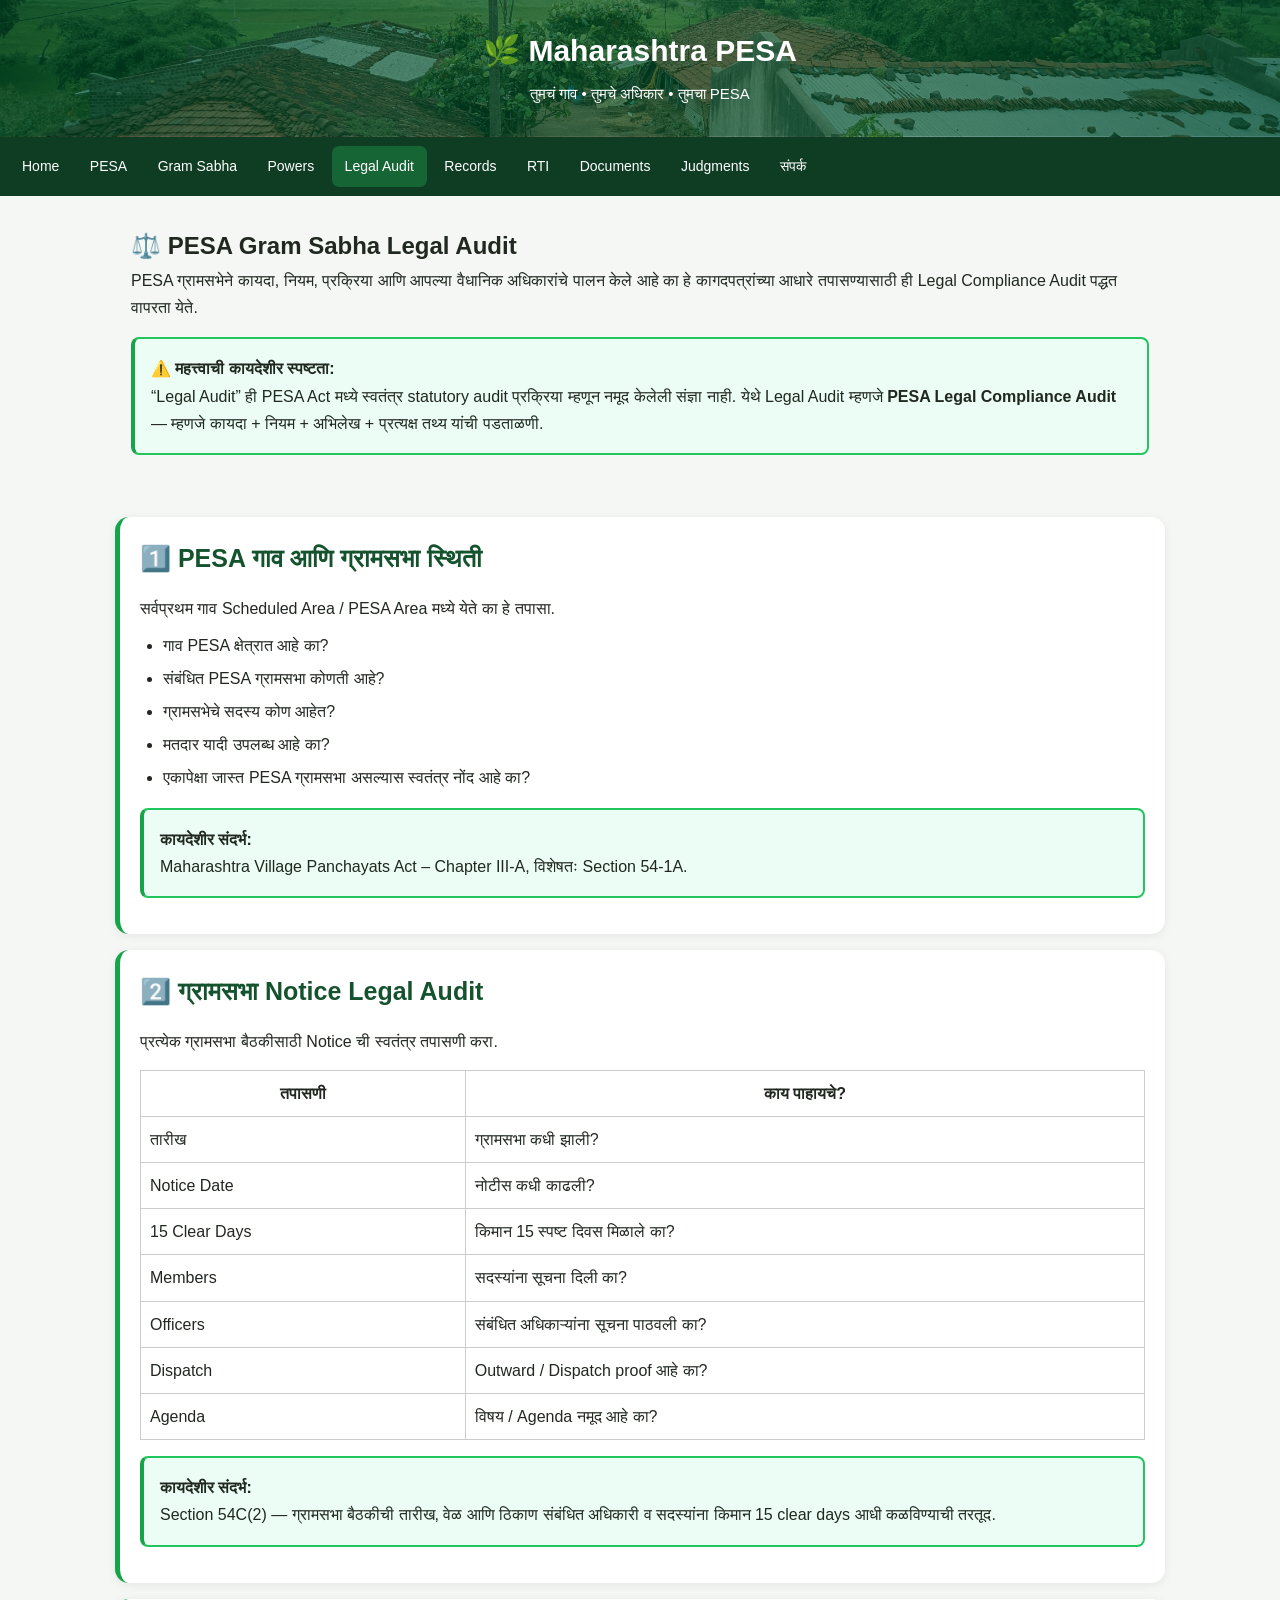
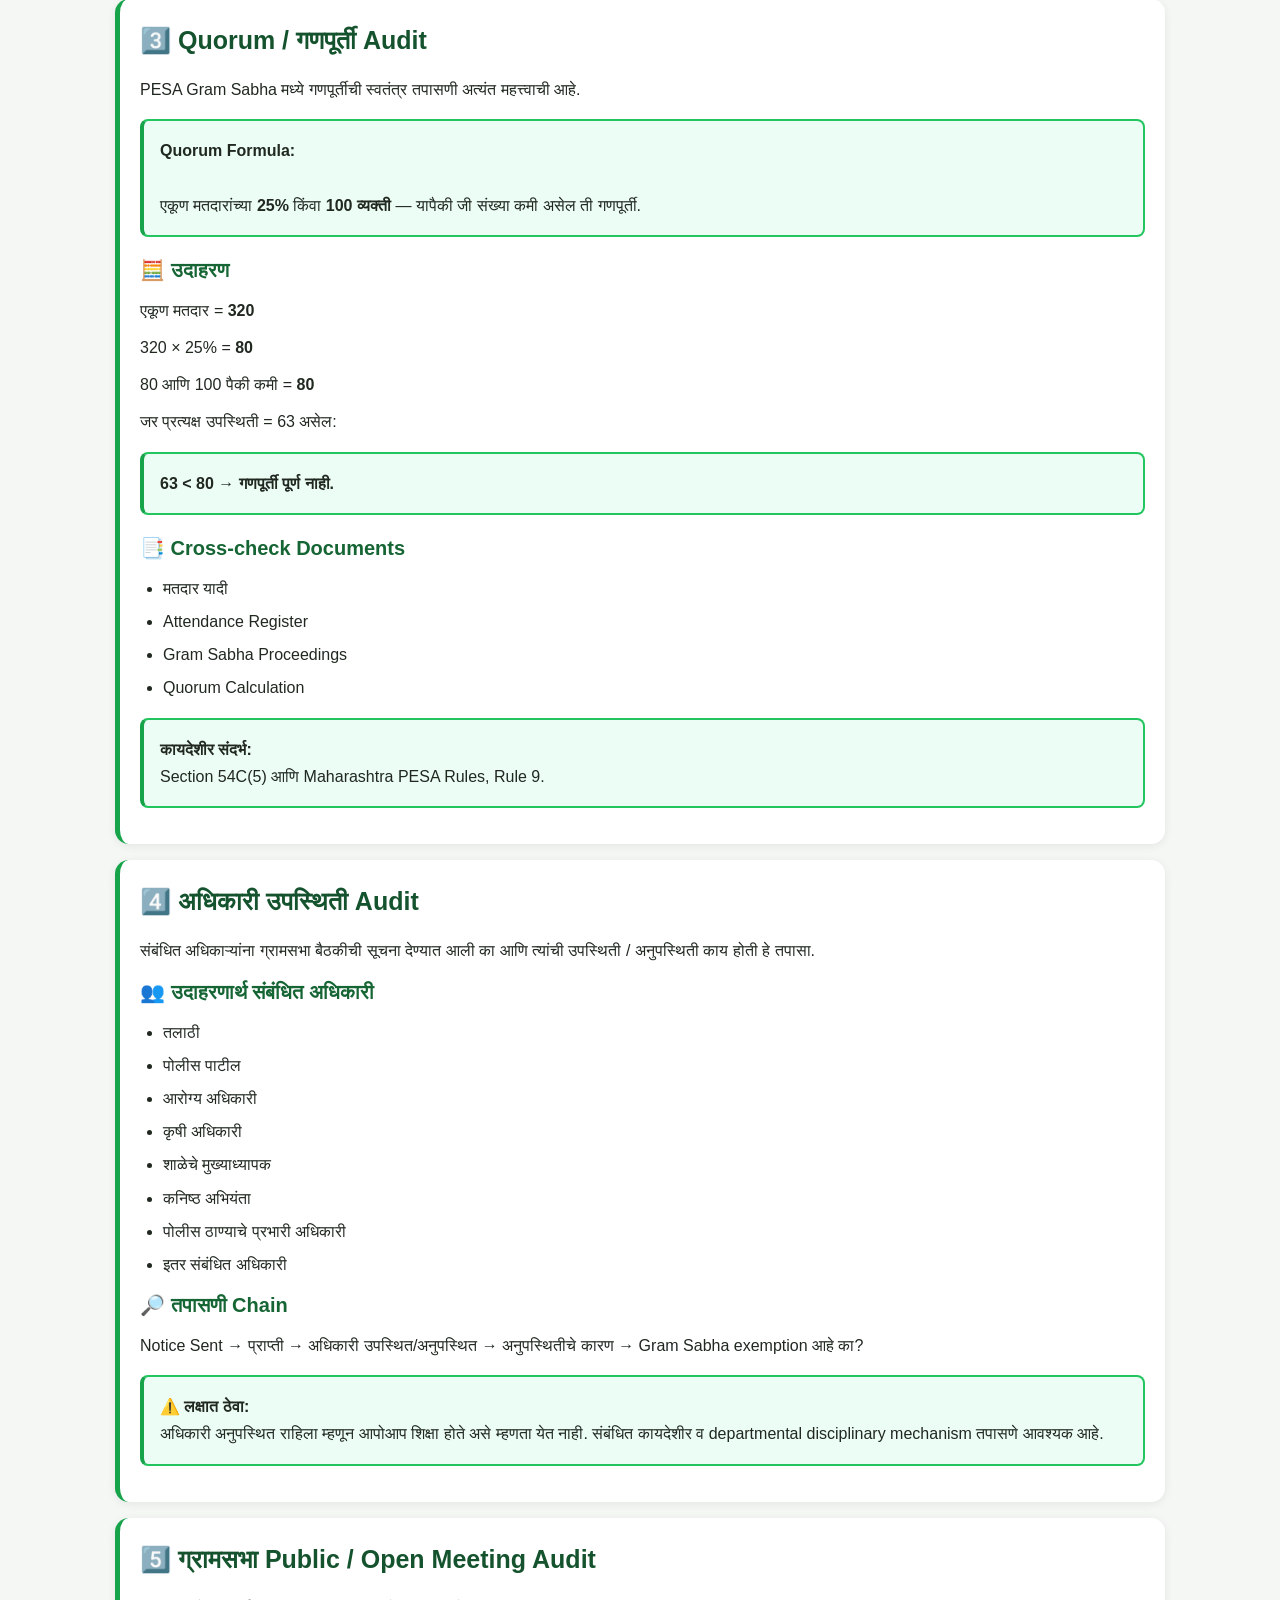
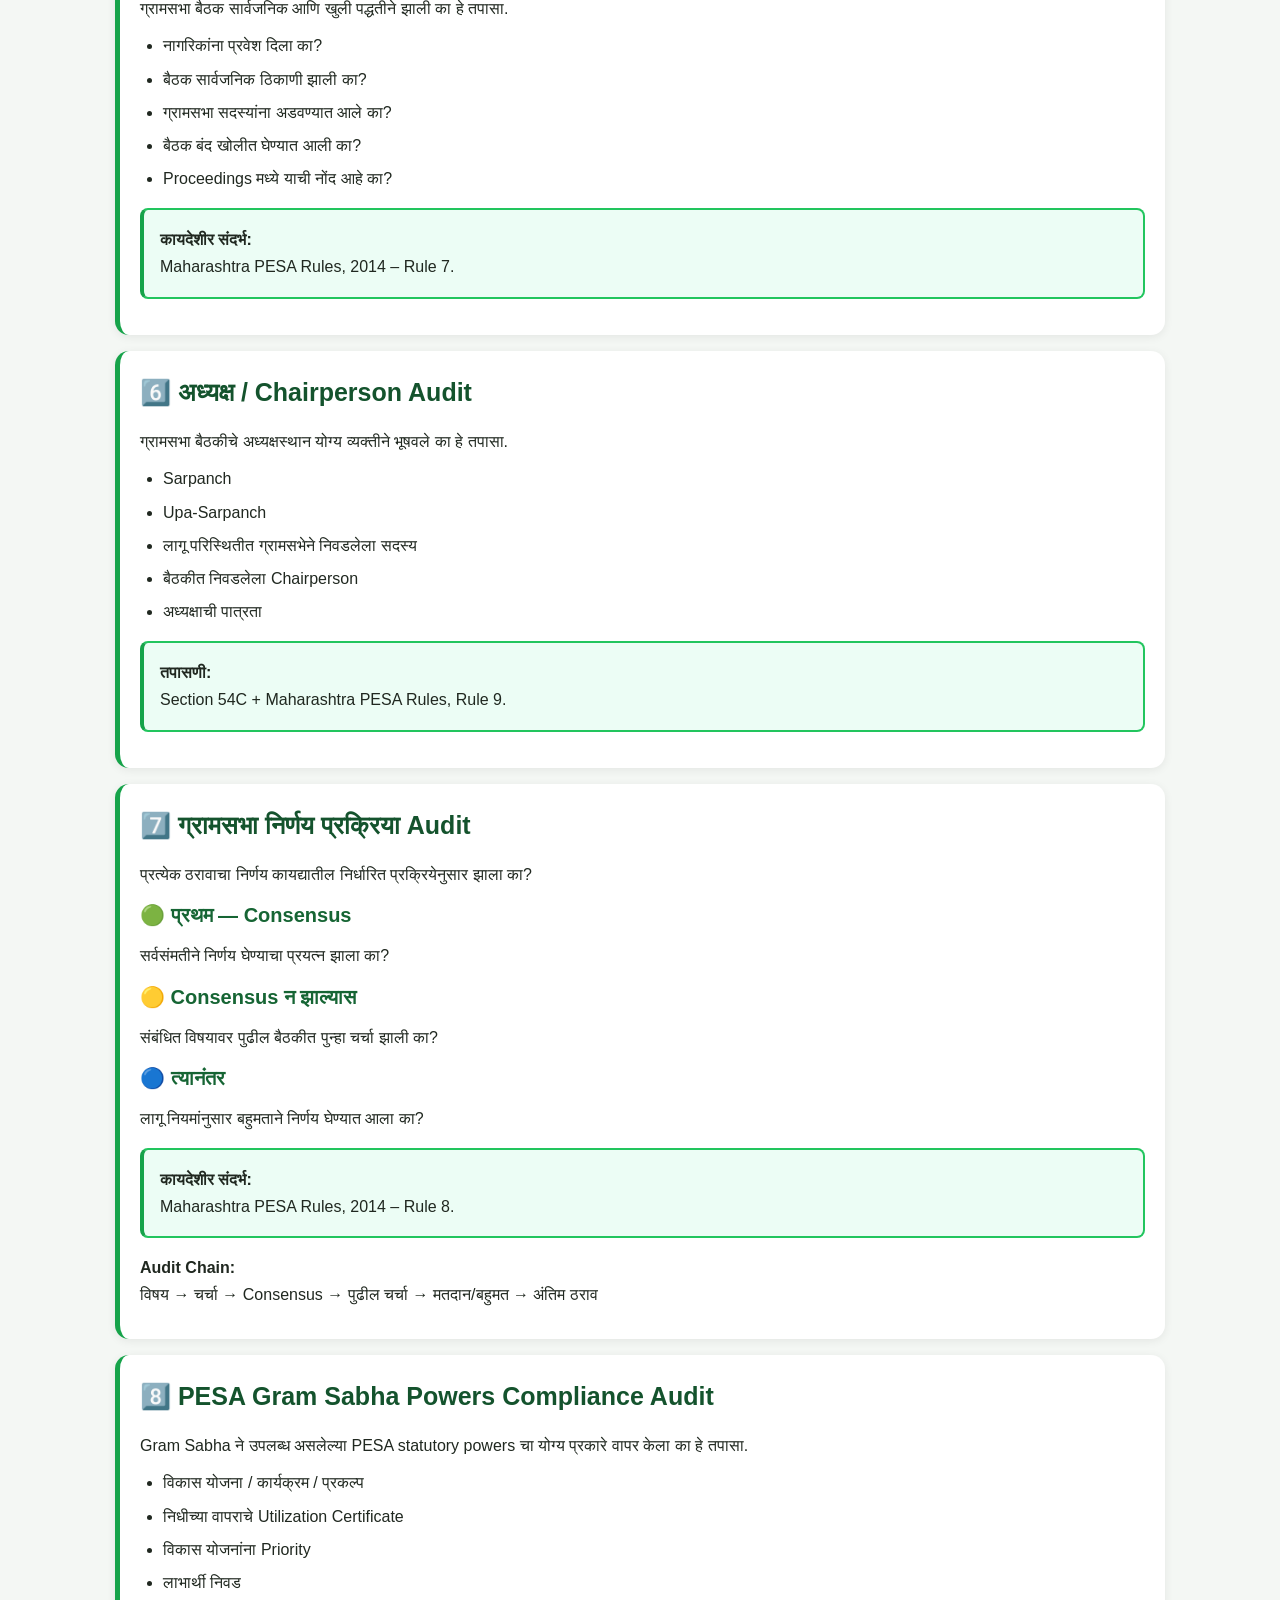
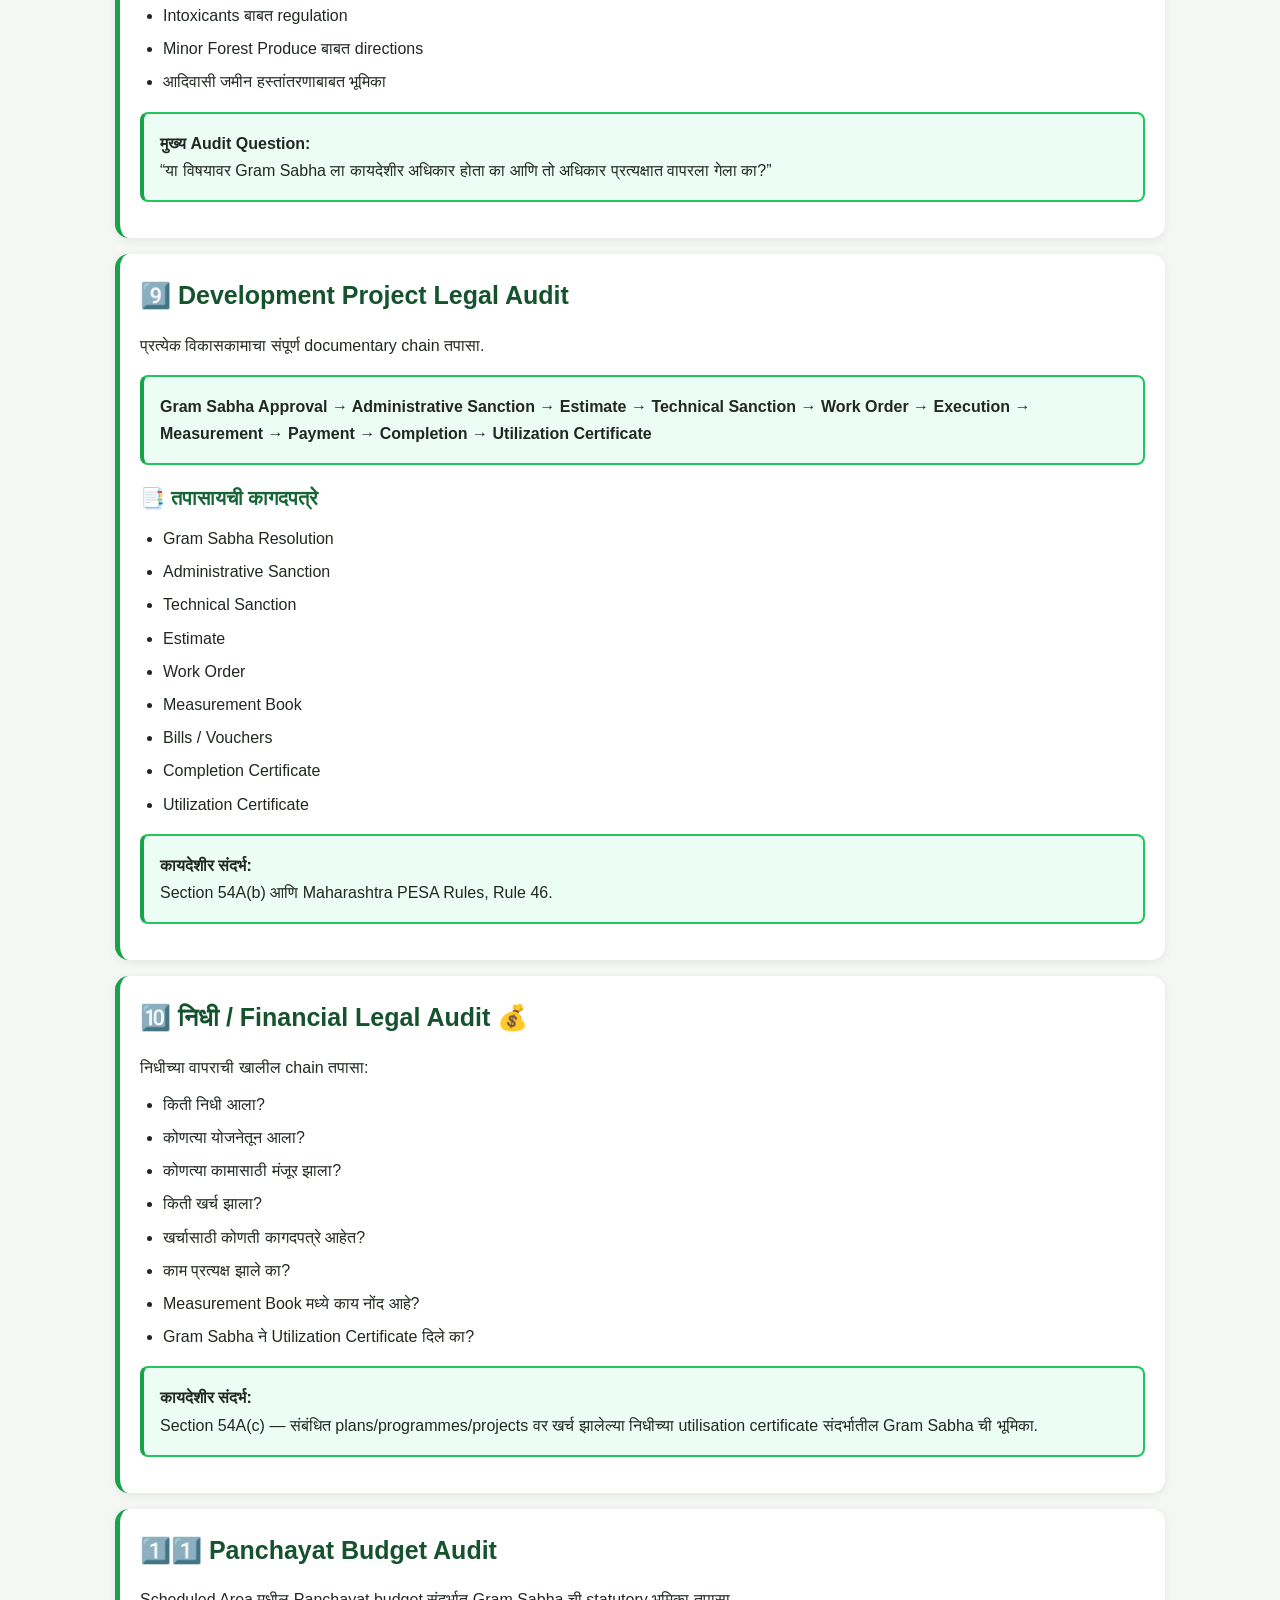
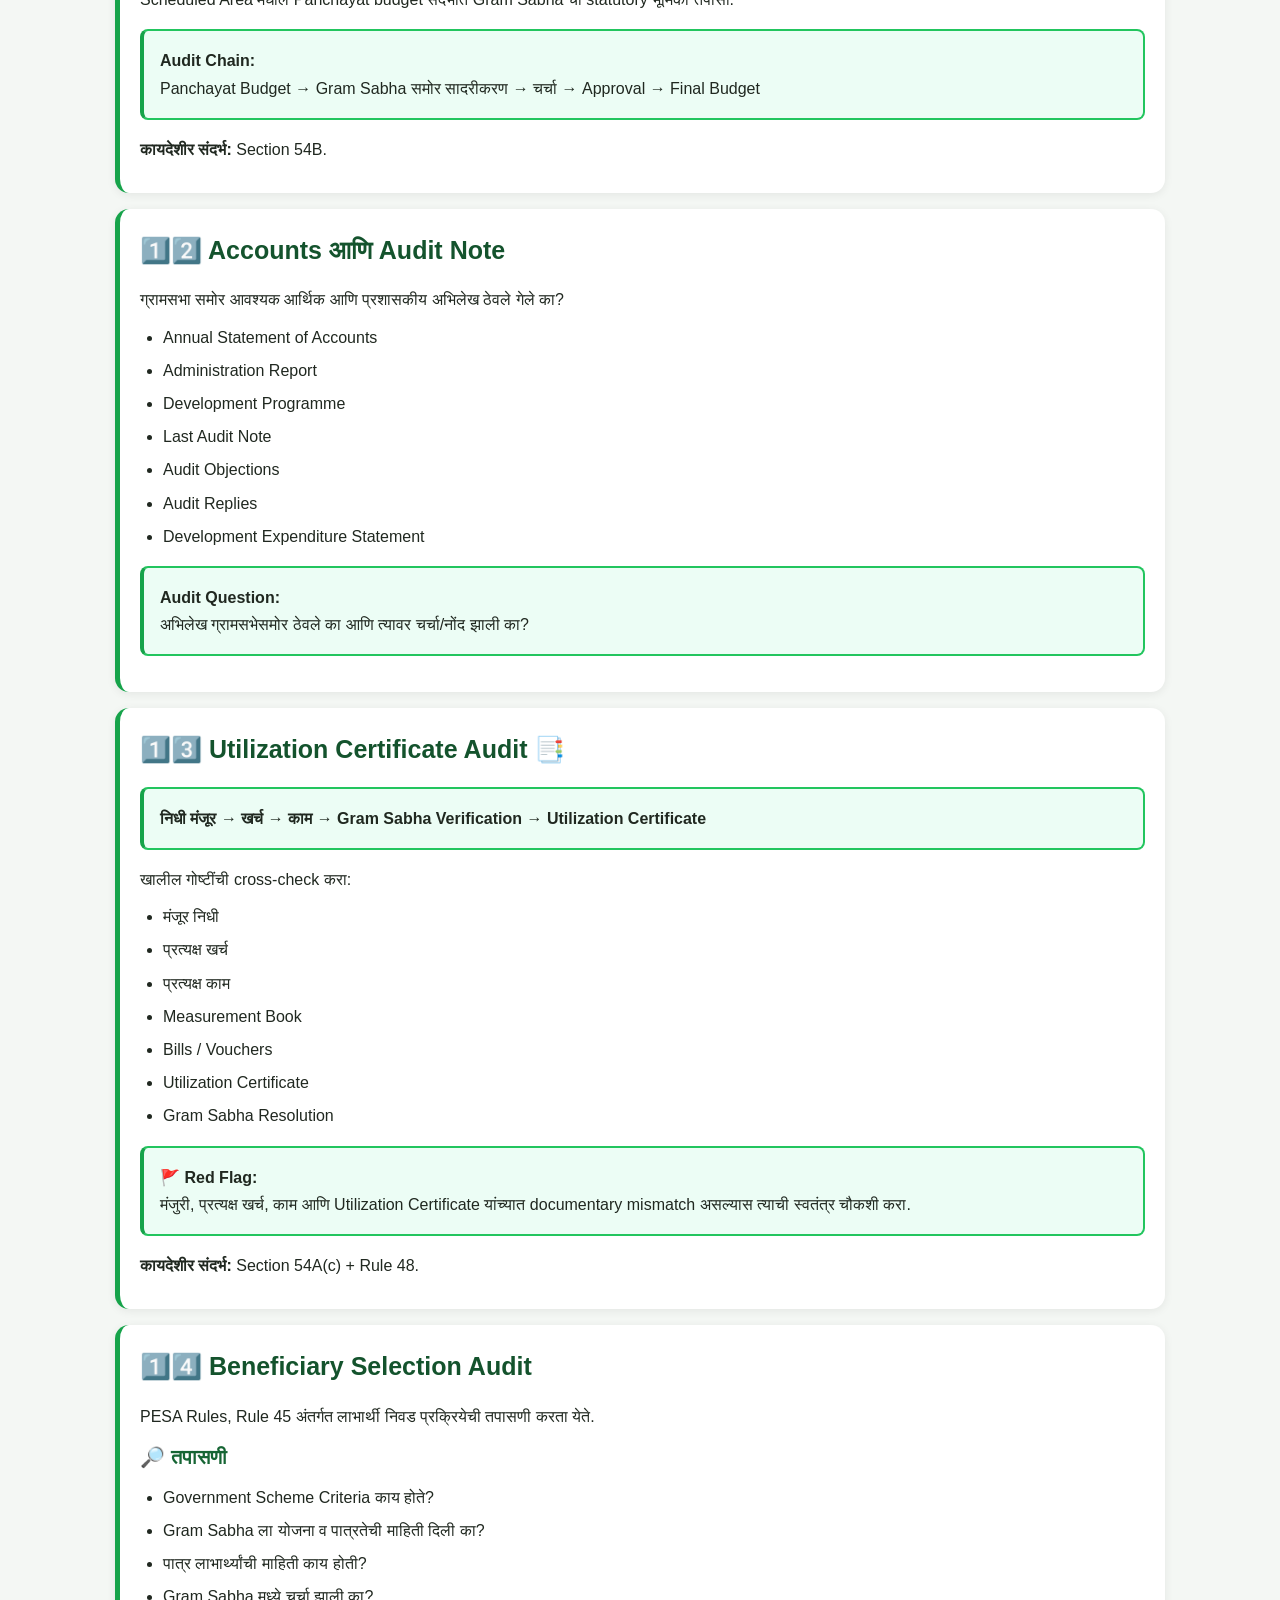
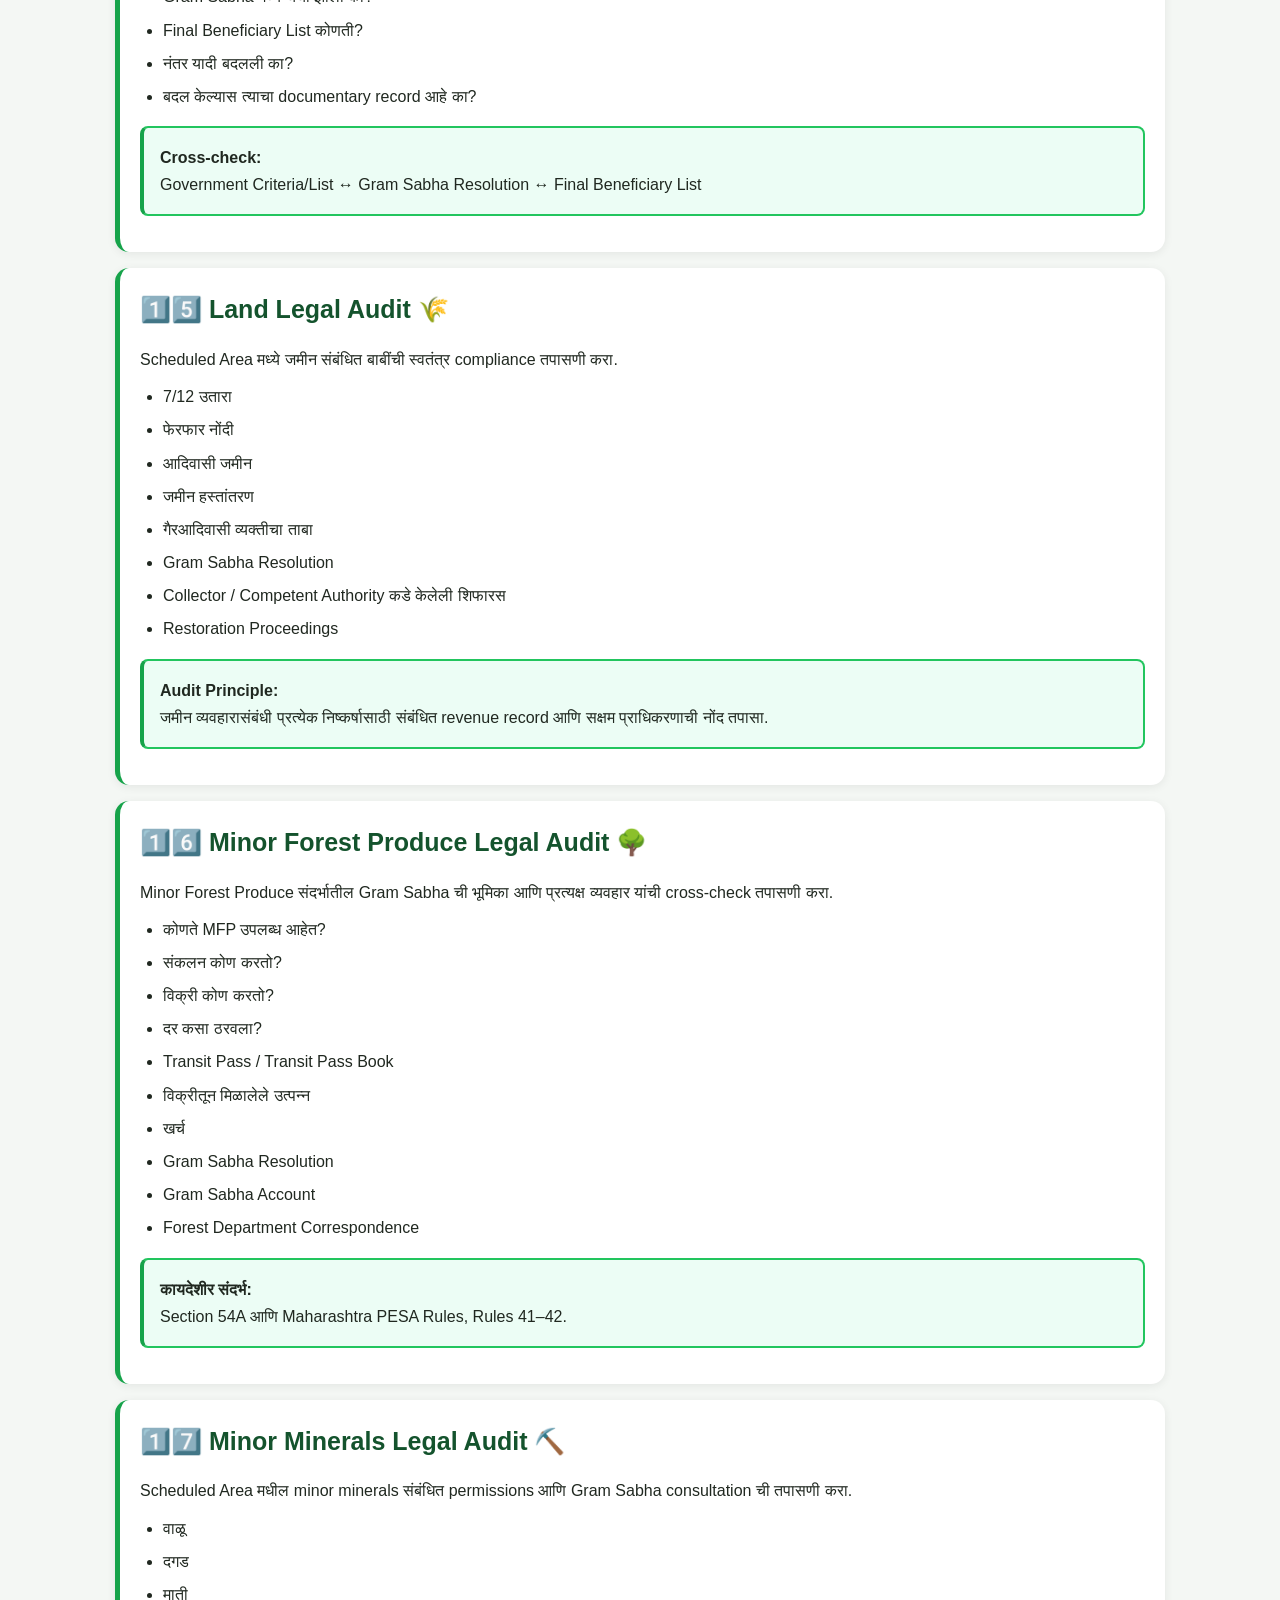
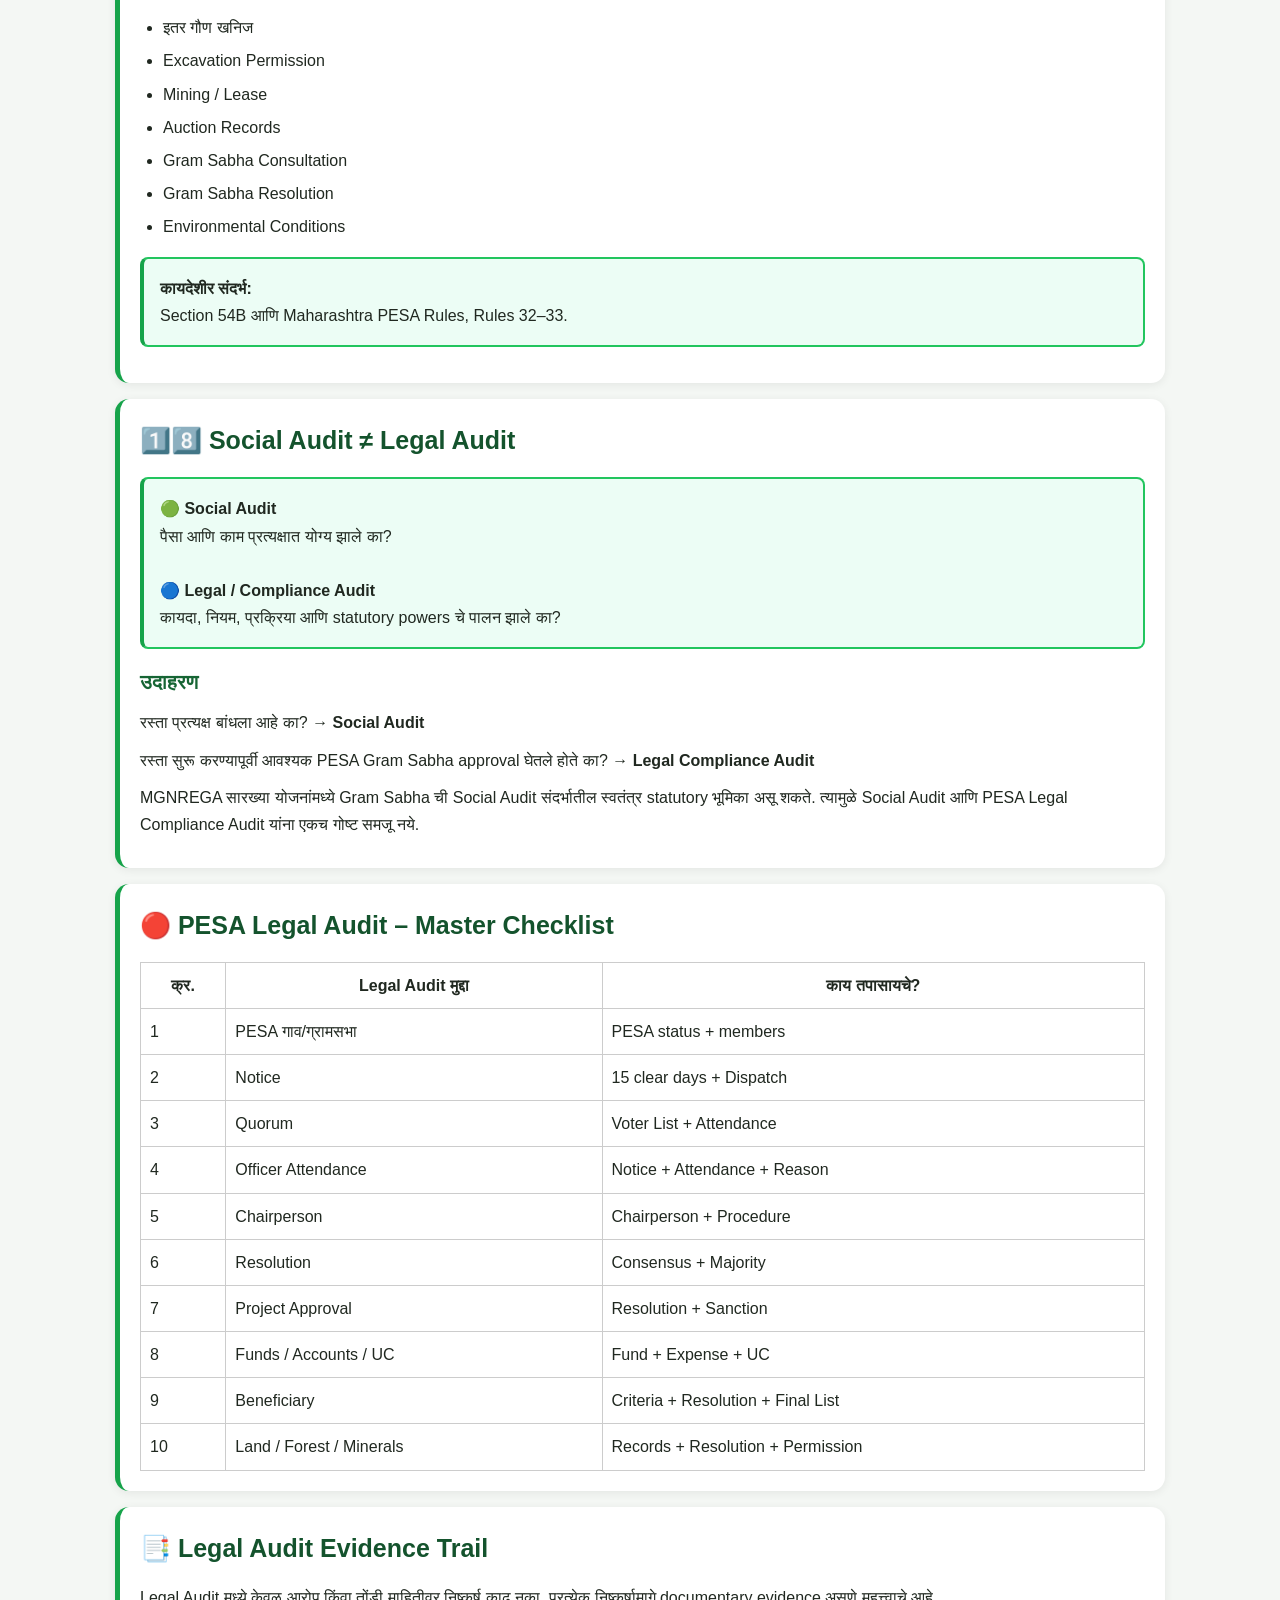
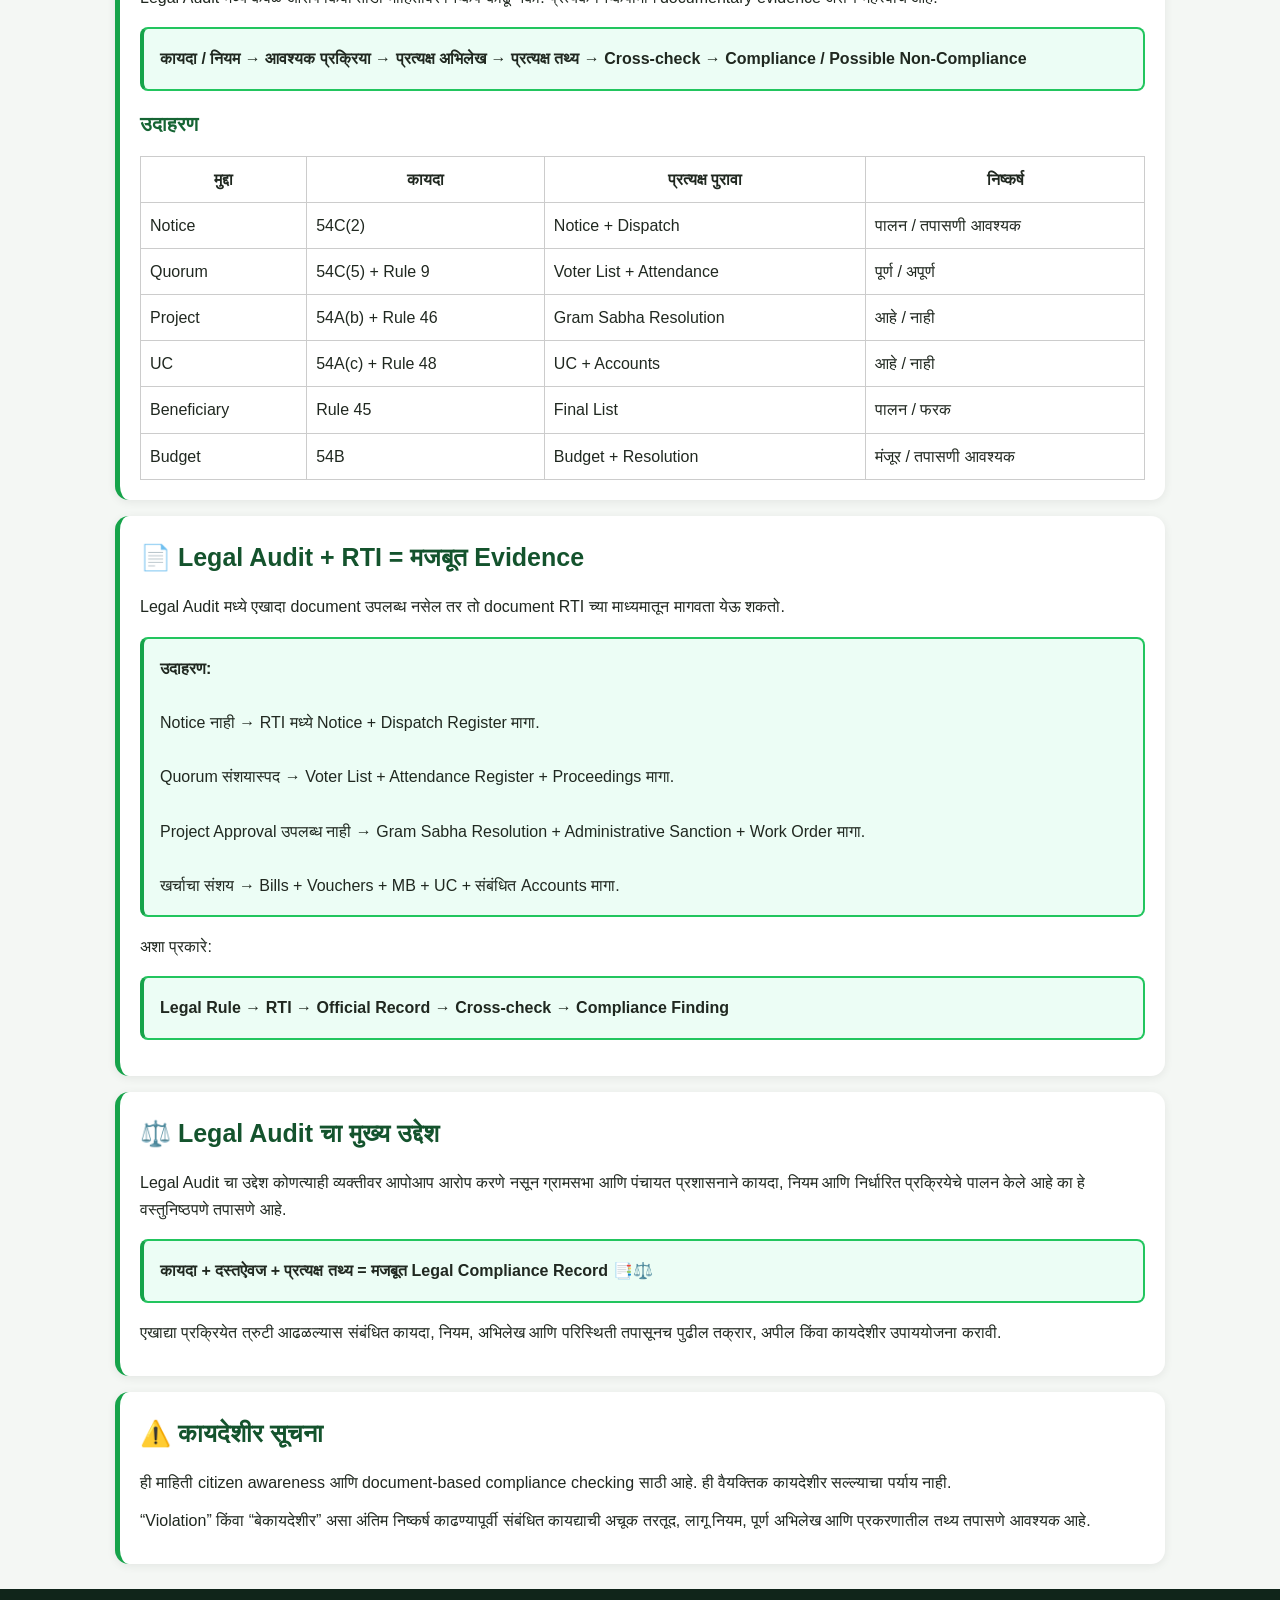
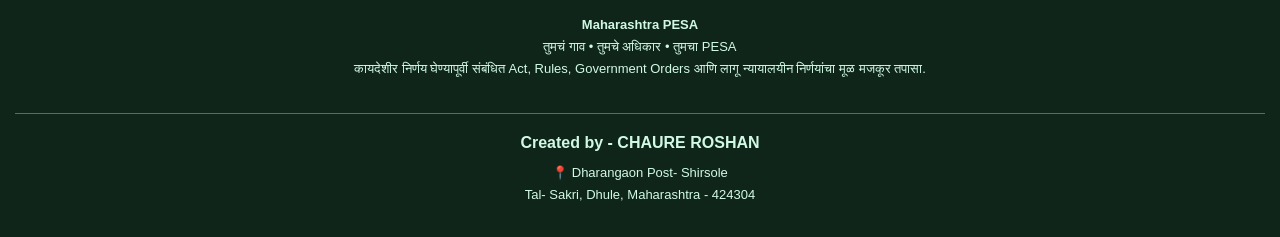
==== commit e9753c76: "Add contact link in audit.html" ====
--- a/audit.html
+++ b/audit.html
@@ -15,6 +15,7 @@
 <a href="rti.html">RTI</a>
 <a href="documents.html">Documents</a>
 <a href="judgments.html">Judgments</a>
+<a href="contact.html">संपर्क</a>
 </nav>
 
 <main>
--- a/styles.css
+++ b/styles.css
@@ -106,3 +106,34 @@
     max-width:100%;
   }
 }
+/* =========================
+   PESA HOME HERO
+========================= */
+
+
+
+
+/* =========================
+   HOME TOP HEADER PHOTO
+========================= */
+
+header{
+  background-image:
+    linear-gradient(
+      rgba(0,80,40,0.65),
+      rgba(0,80,40,0.65)
+    ),
+    url("photo.jpg");
+
+  background-size:cover;
+  background-position:center;
+  background-repeat:no-repeat;
+}
+
+/* Header text clearly visible */
+header h1,
+header h2,
+header p{
+  position:relative;
+  z-index:2;
+}
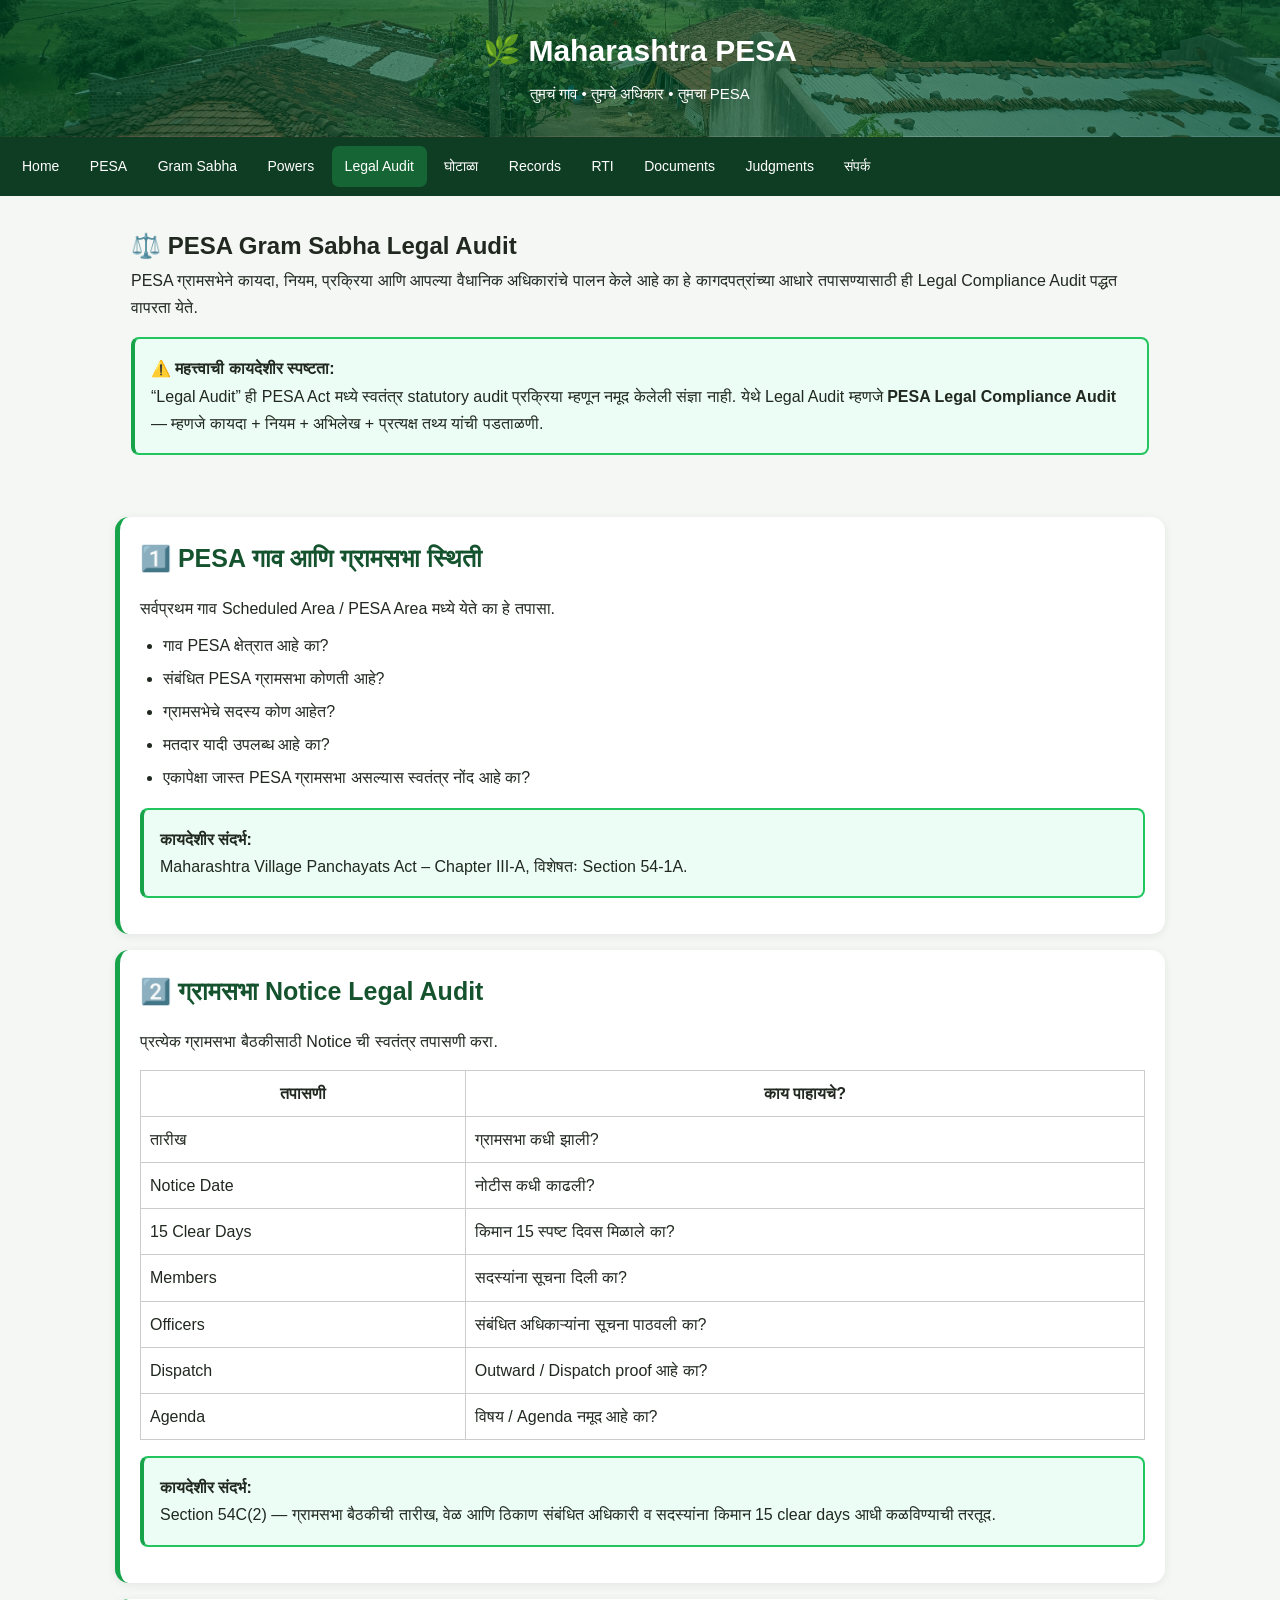
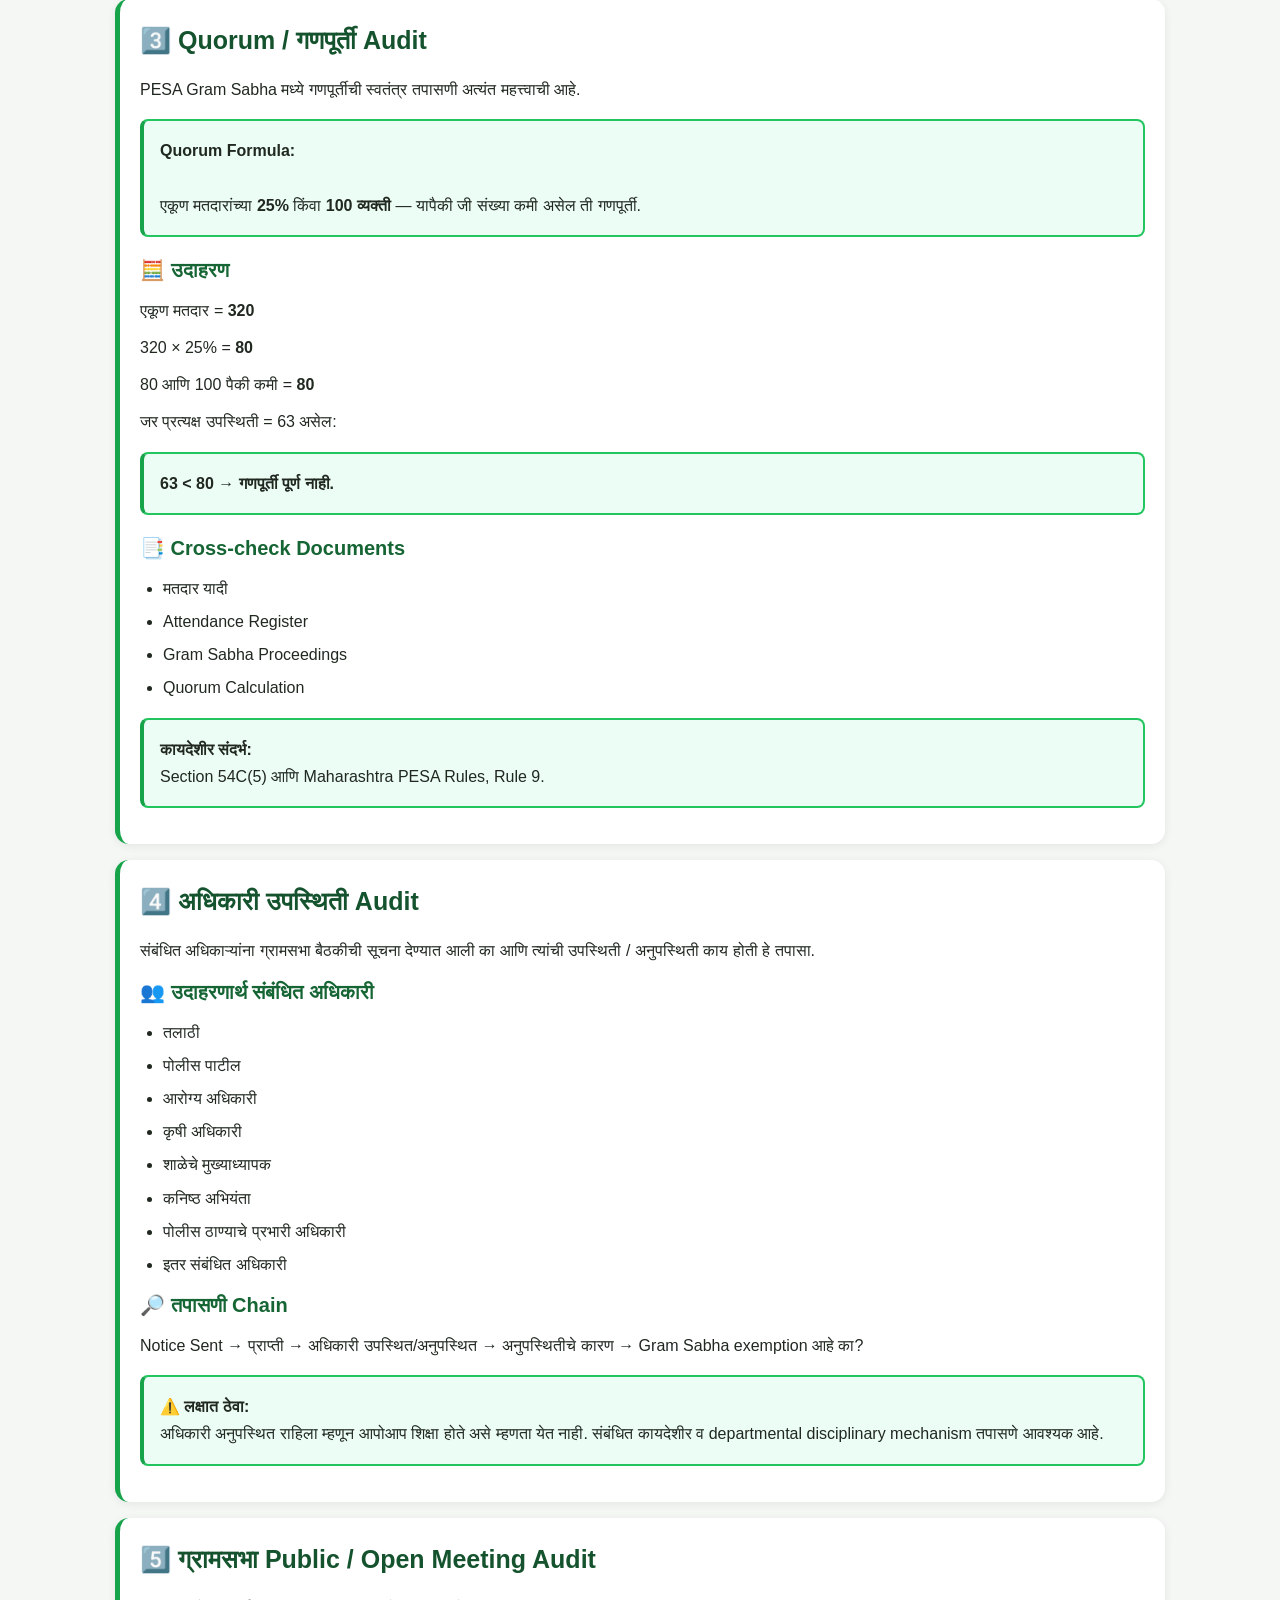
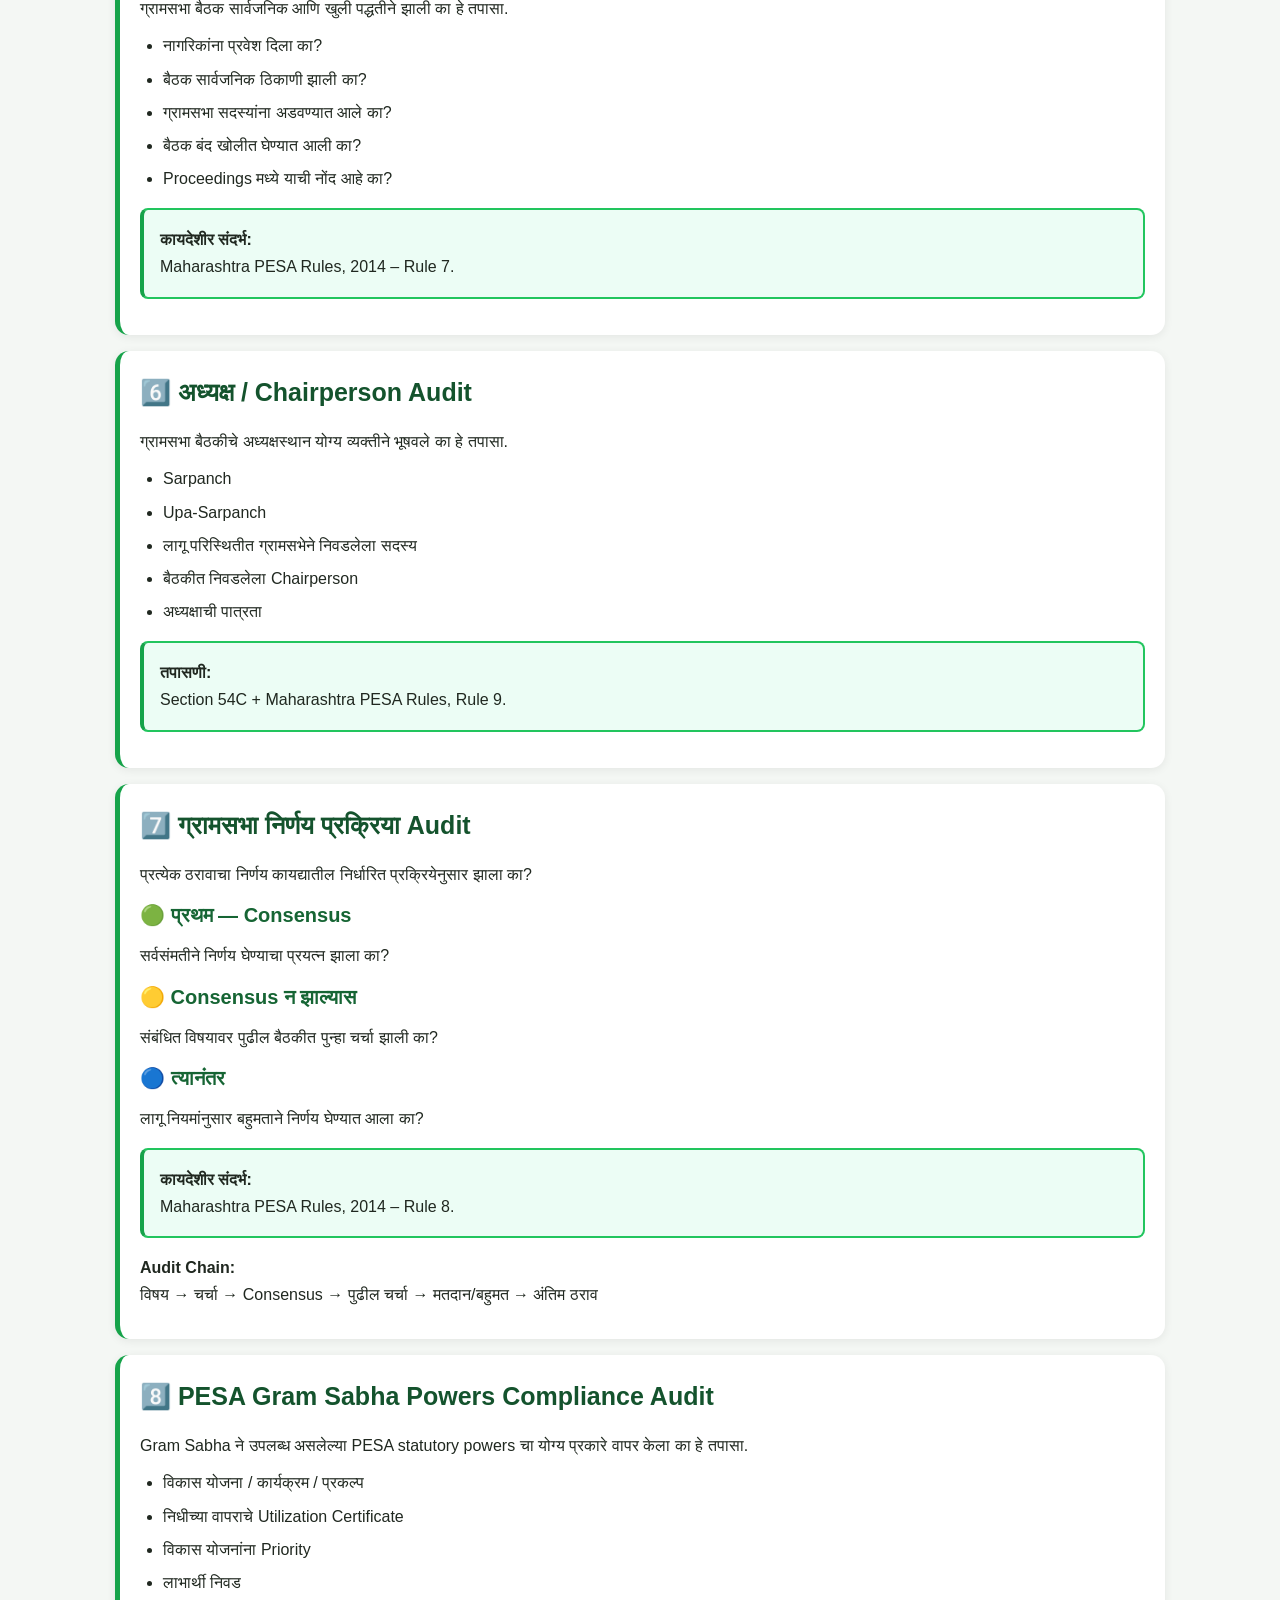
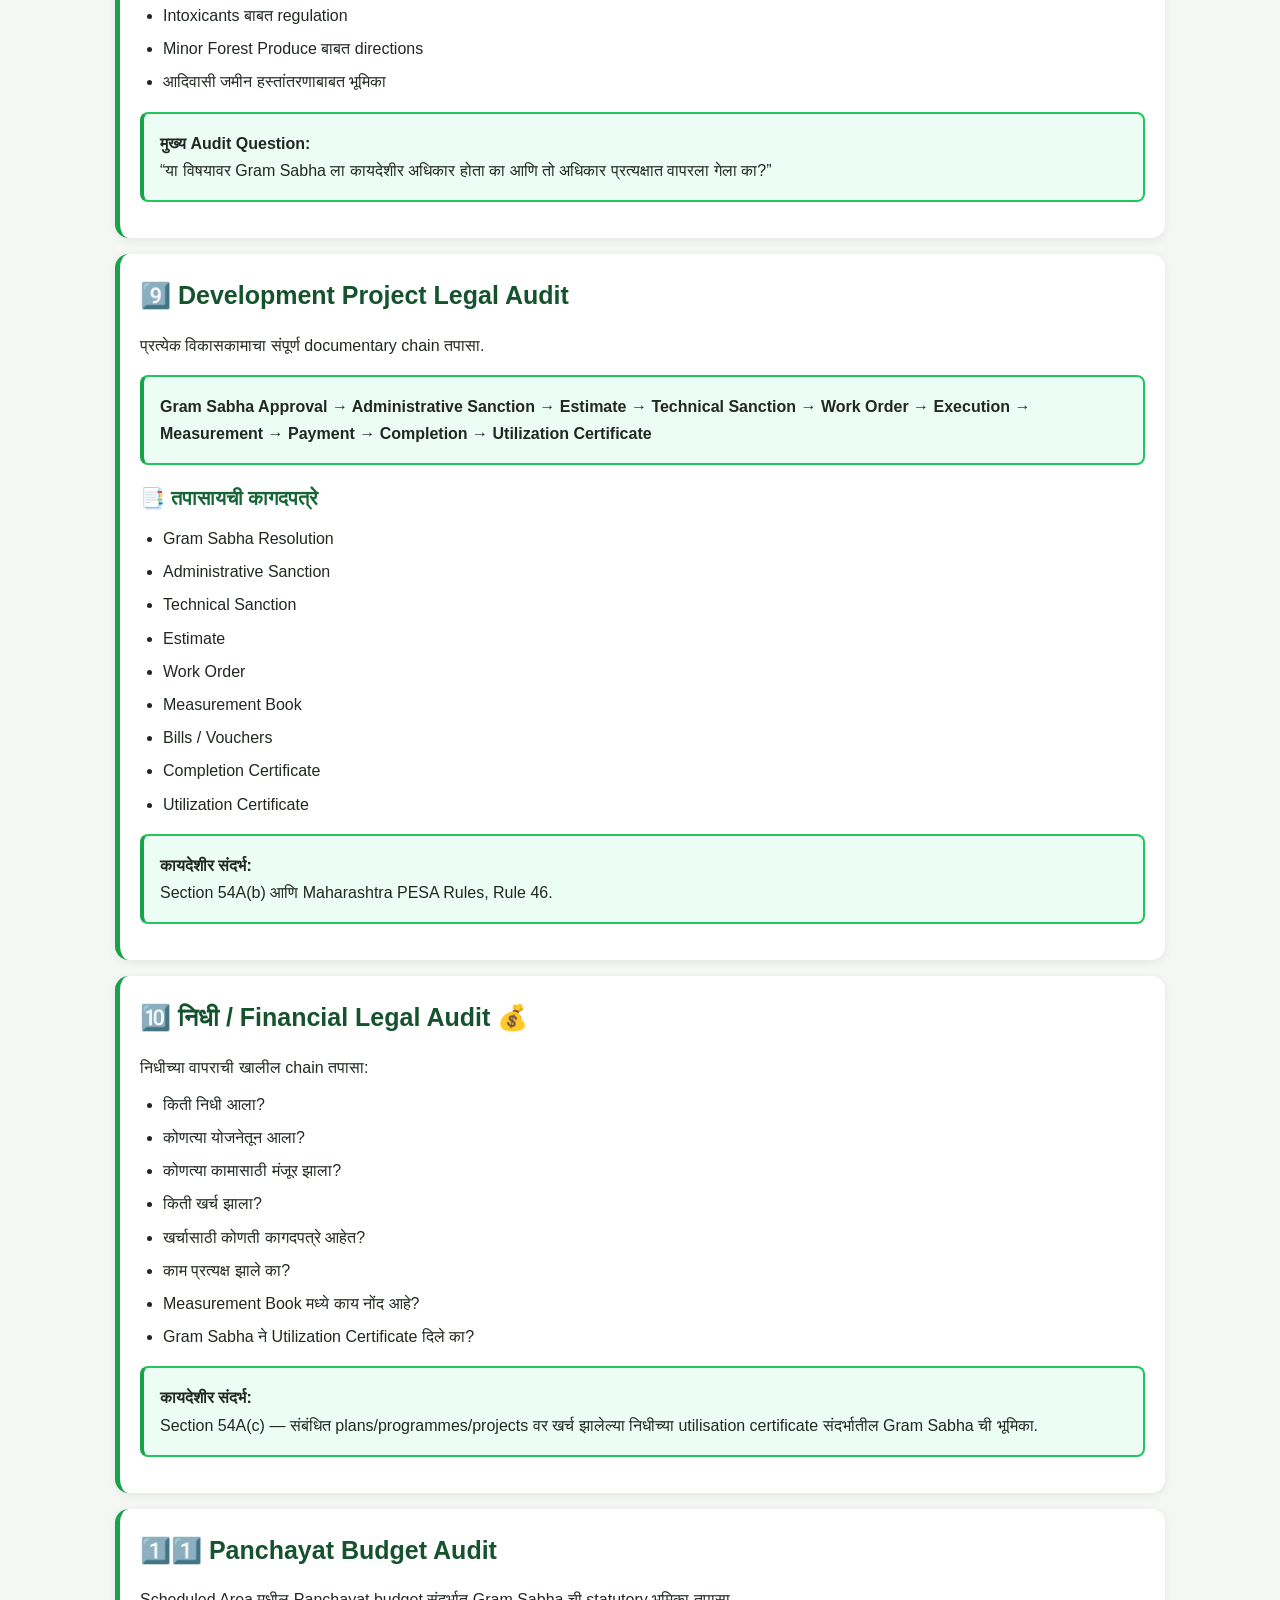
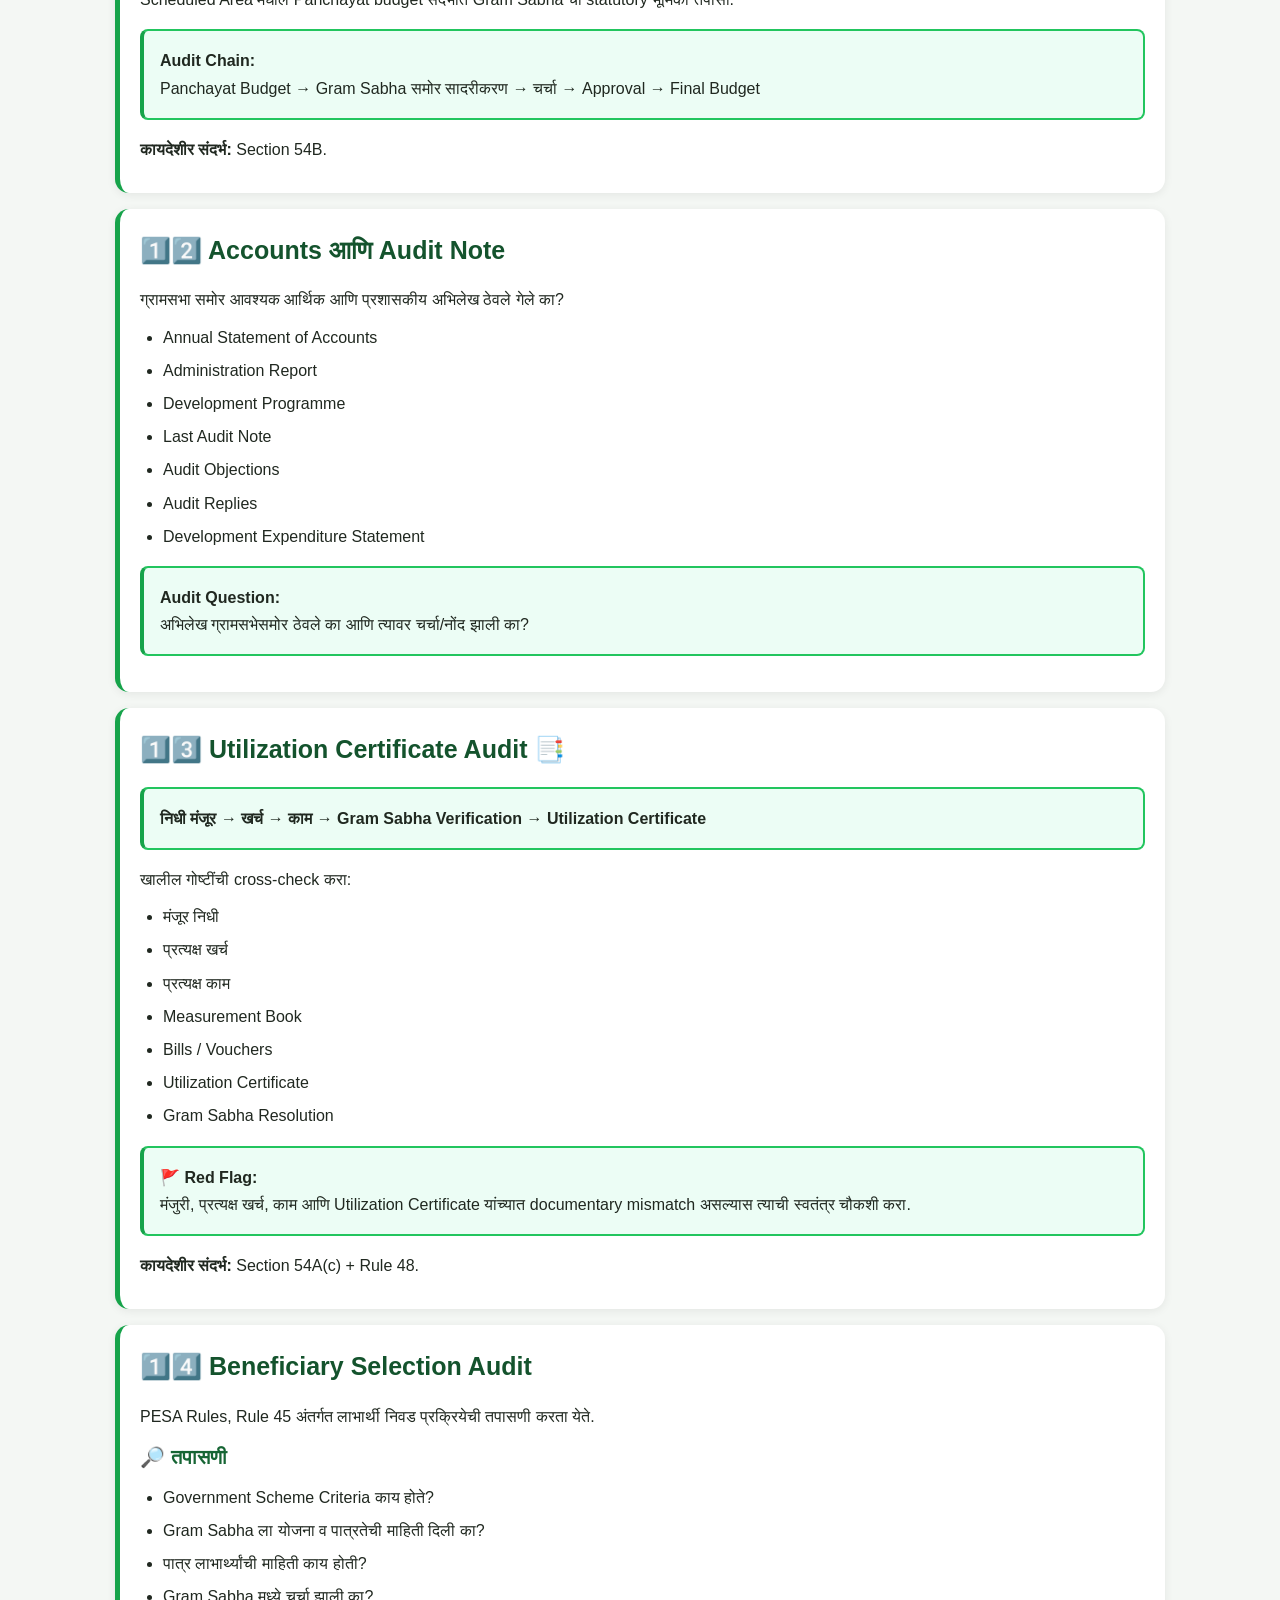
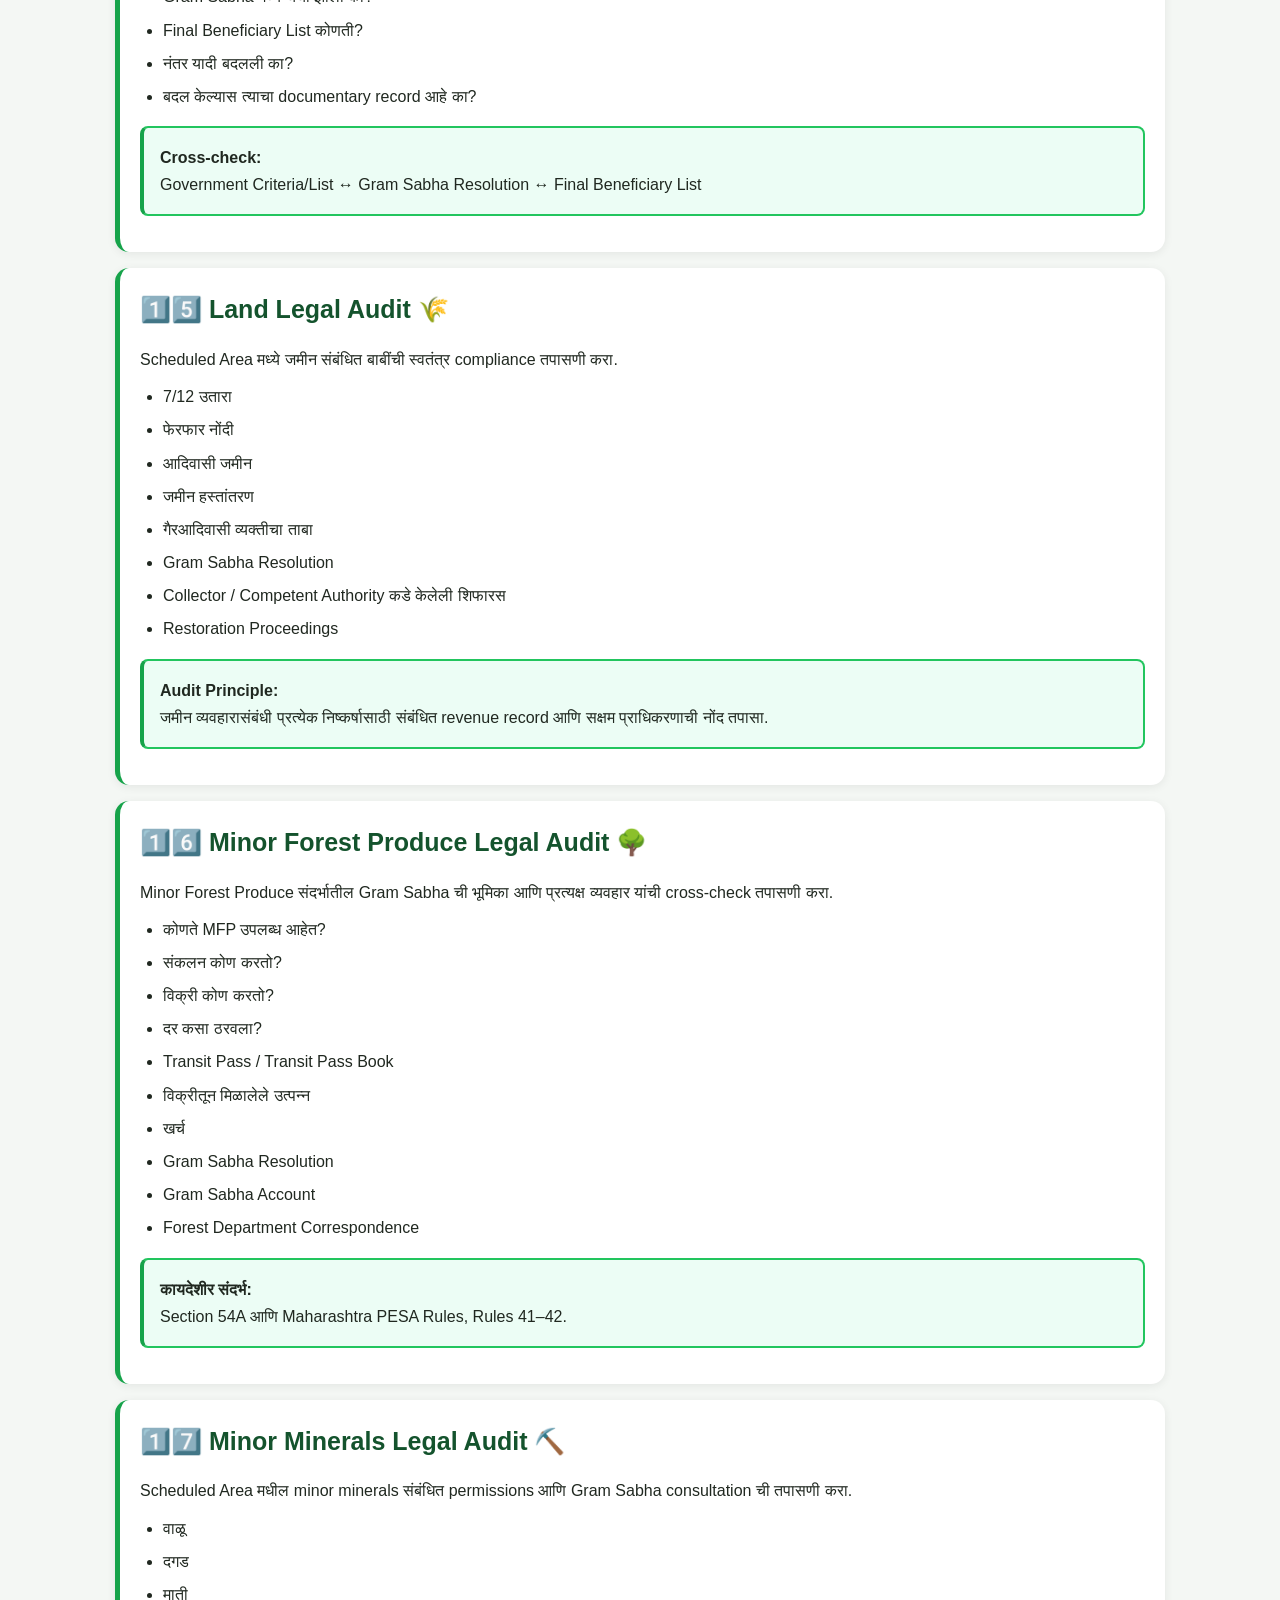
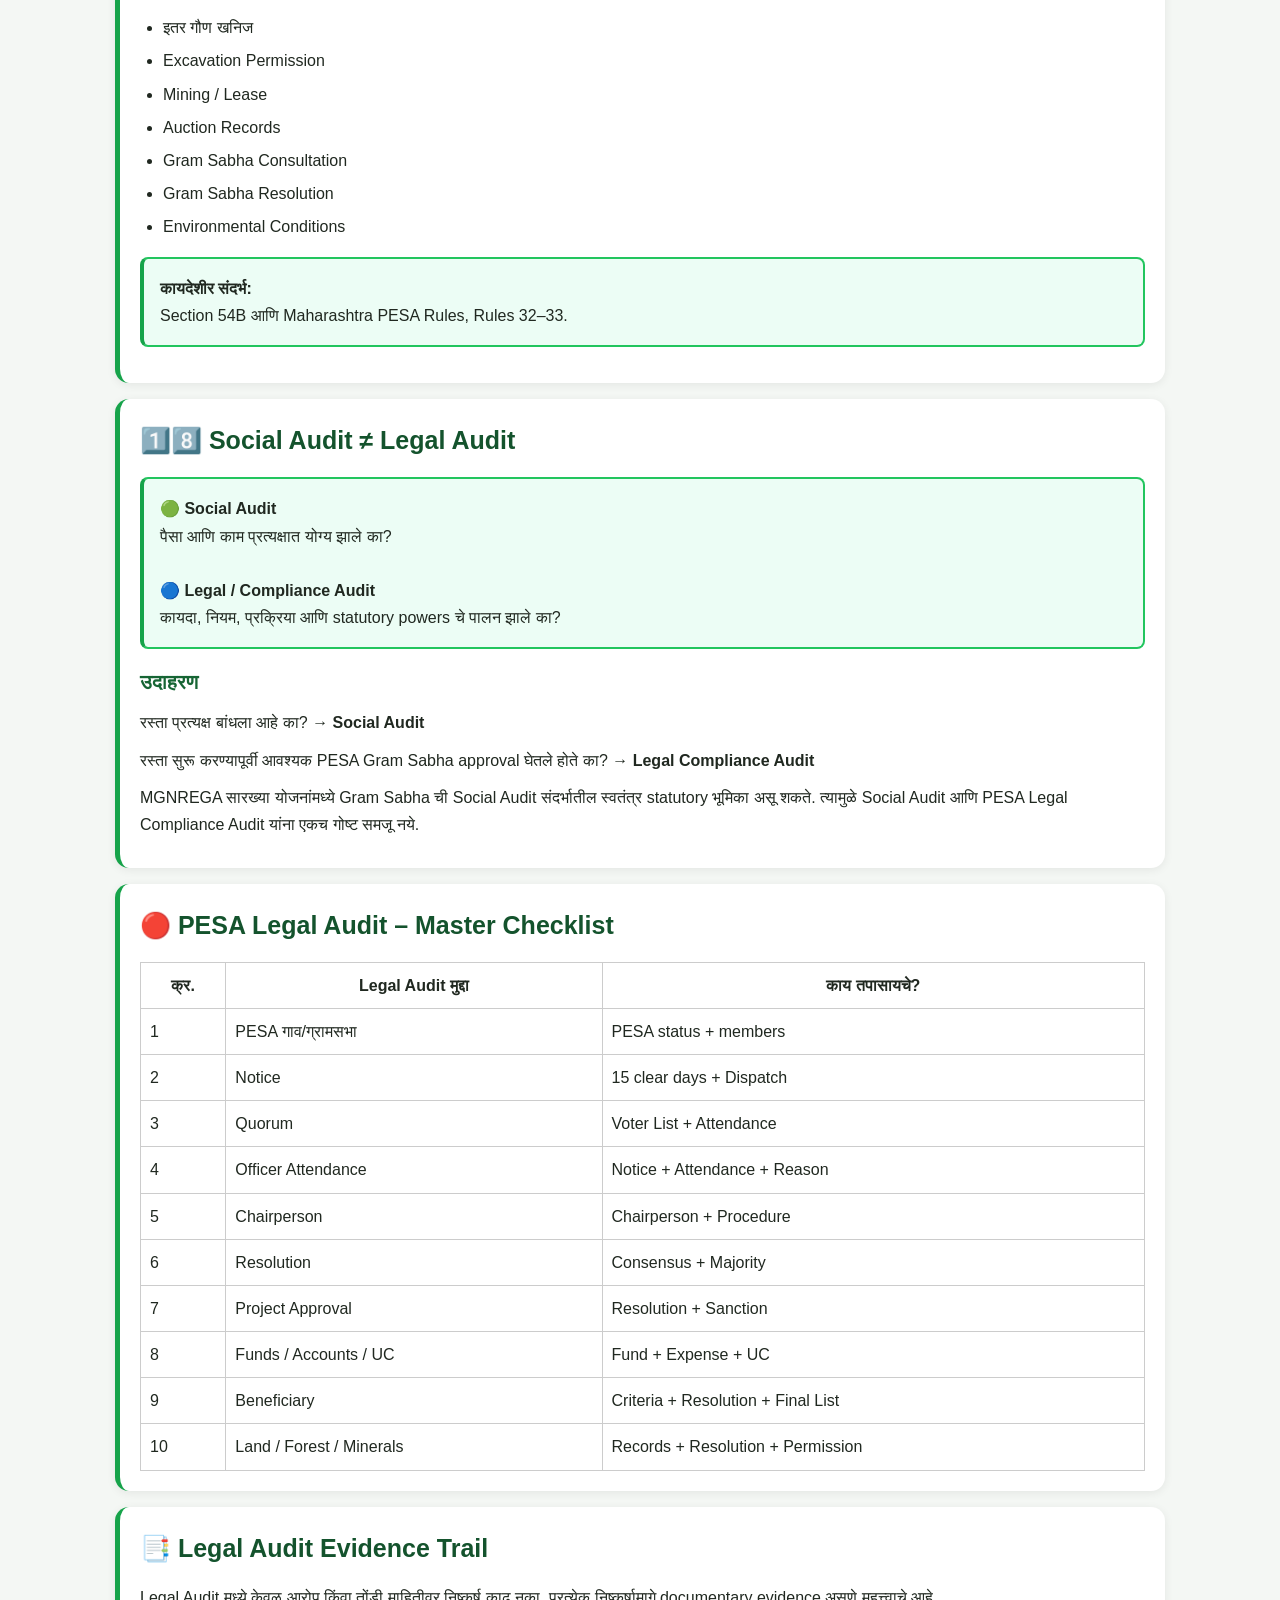
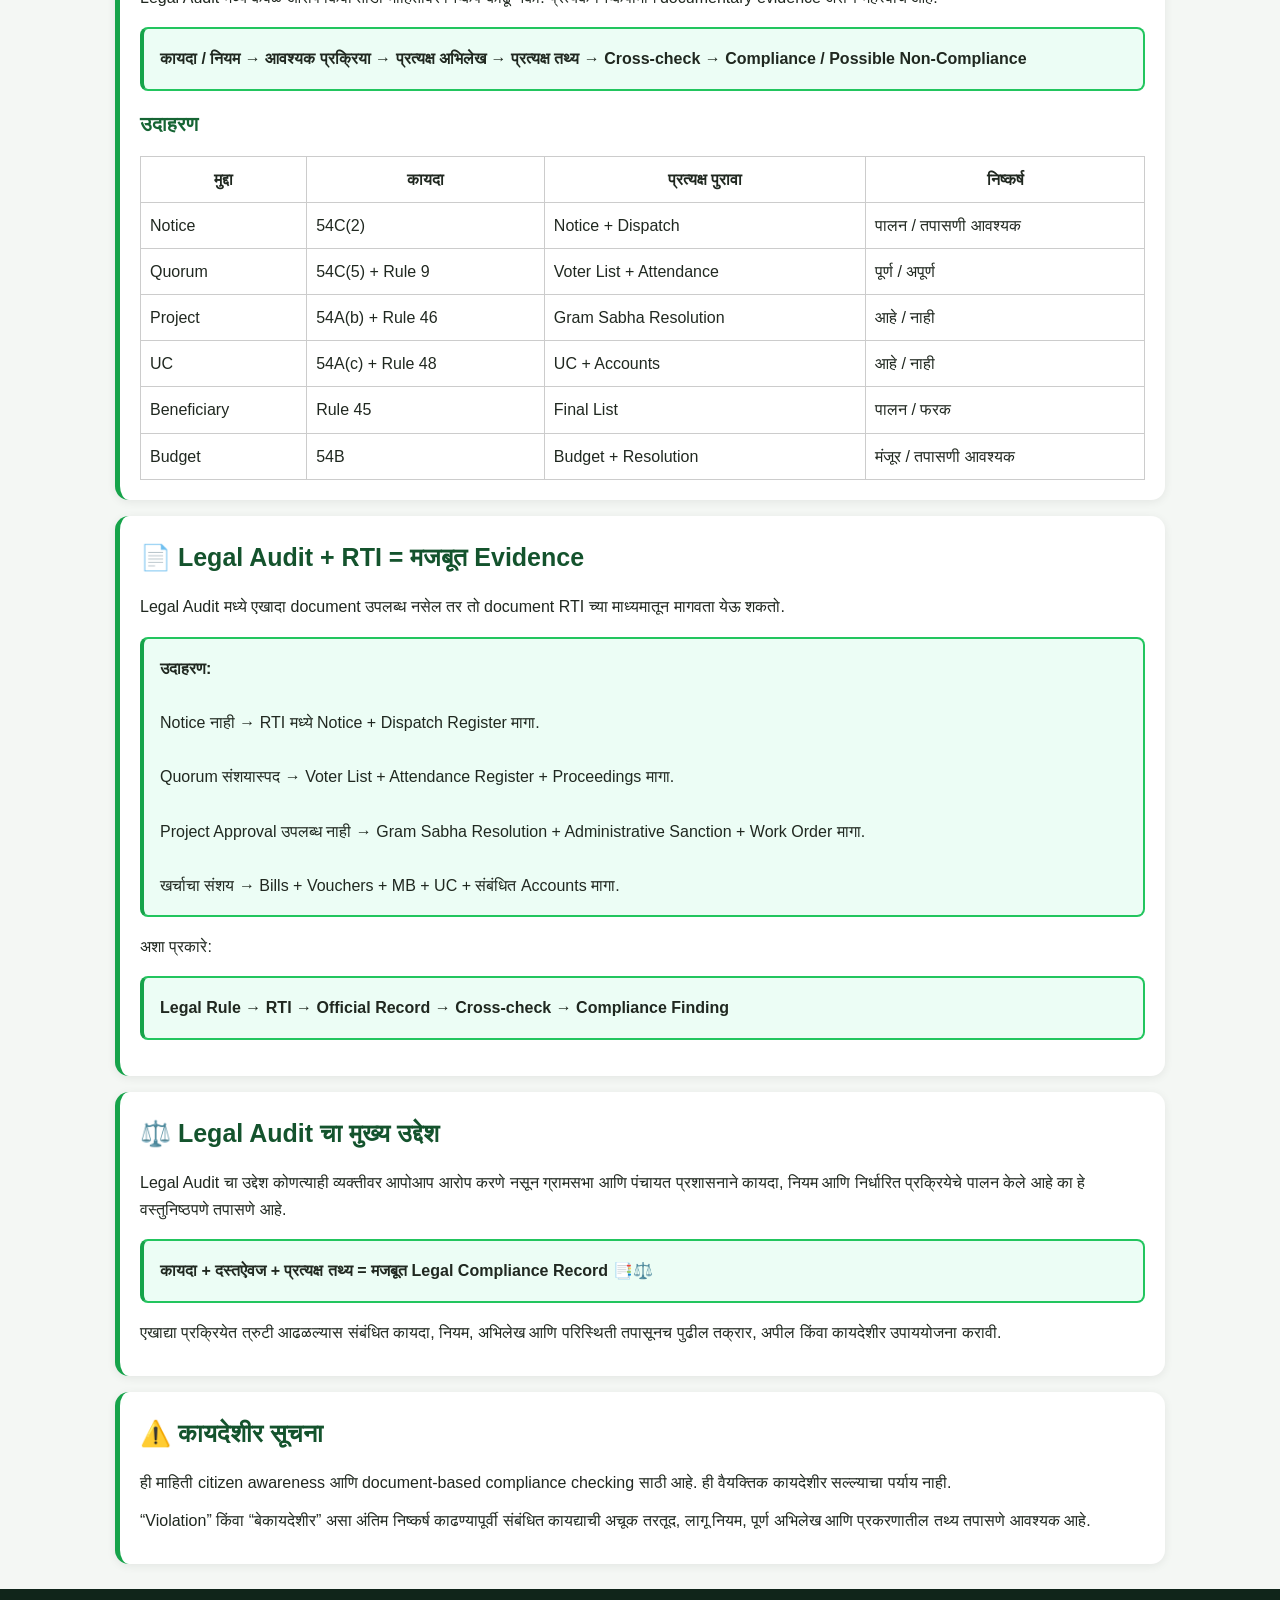
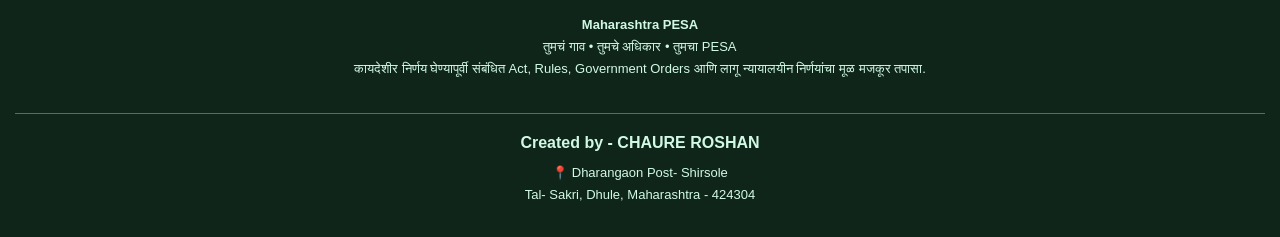
==== commit 9e582090: "Add link to गhotala page in audit.html" ====
--- a/audit.html
+++ b/audit.html
@@ -11,6 +11,7 @@
 <a href="gram-sabha.html">Gram Sabha</a>
 <a href="powers.html">Powers</a>
 <a href="audit.html" class="active">Legal Audit</a>
+<a href="ghotala.html">घोटाळा</a>
 <a href="records.html">Records</a>
 <a href="rti.html">RTI</a>
 <a href="documents.html">Documents</a>
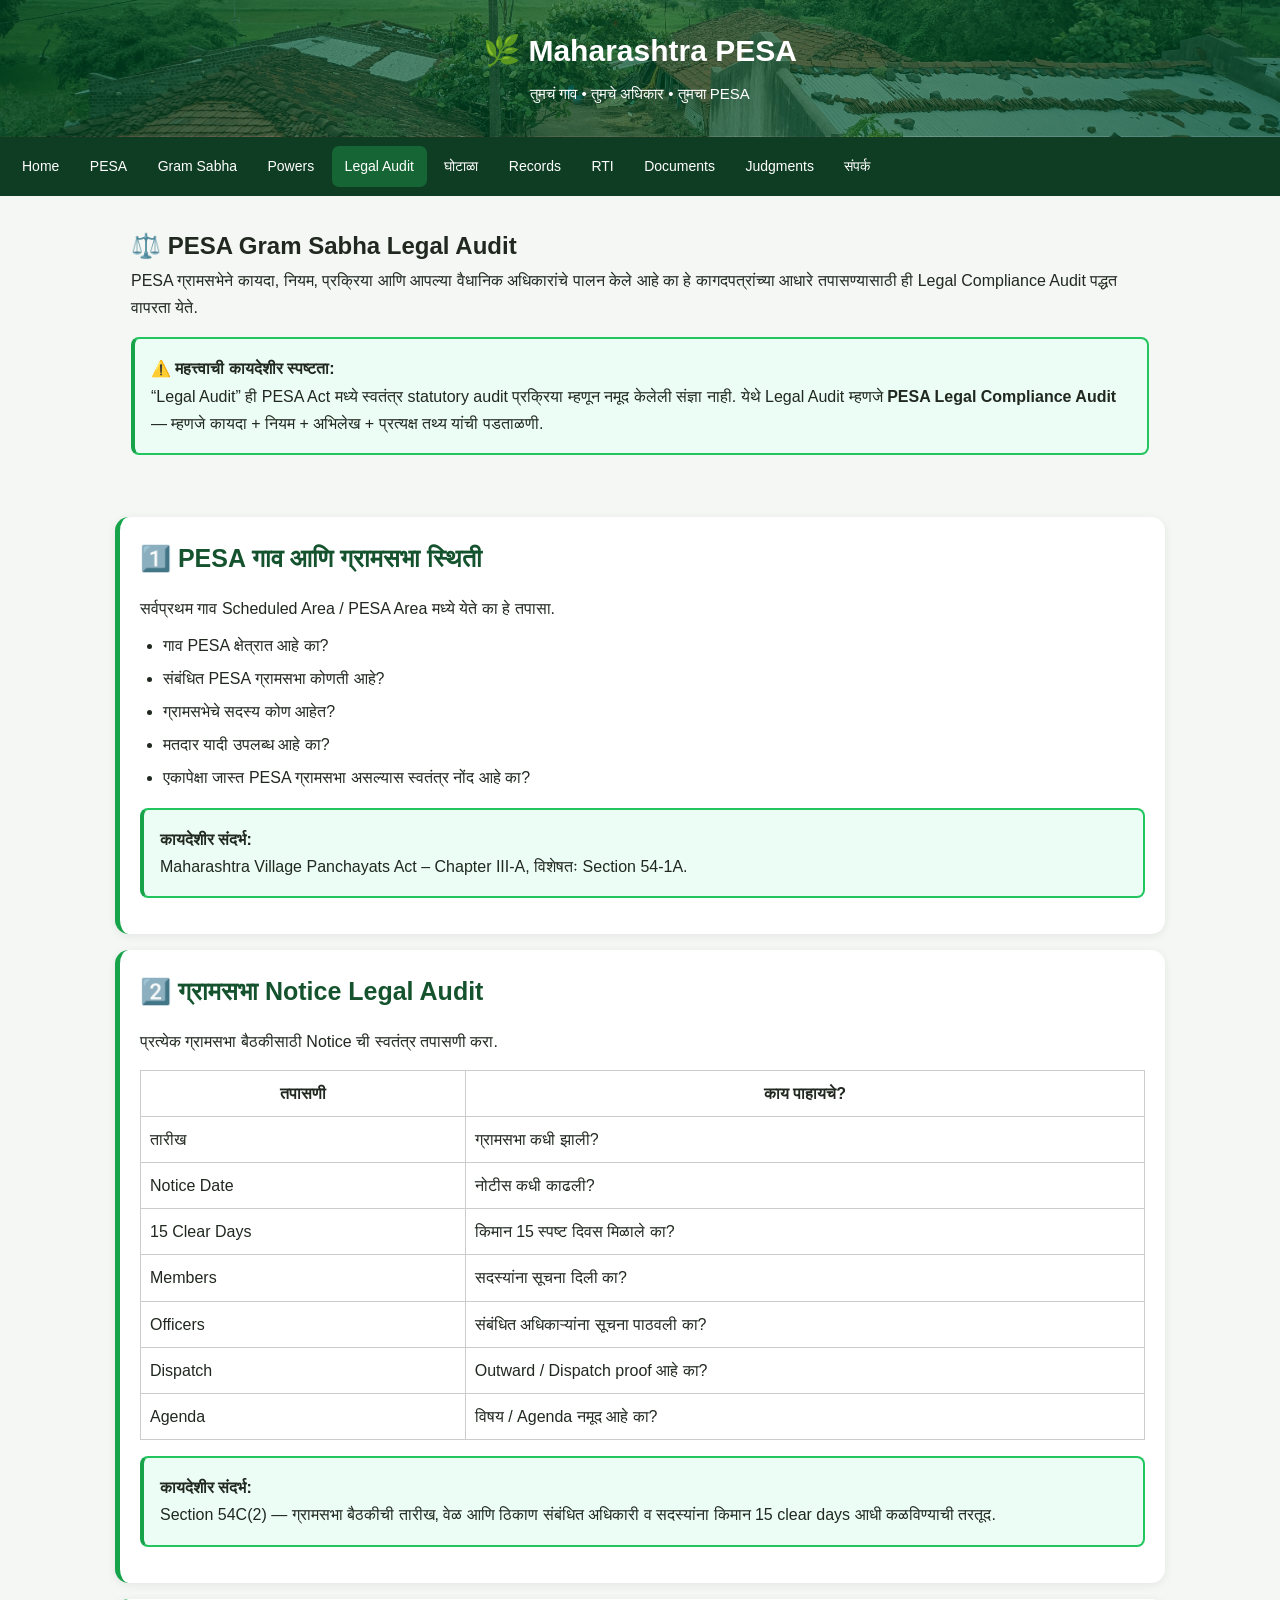
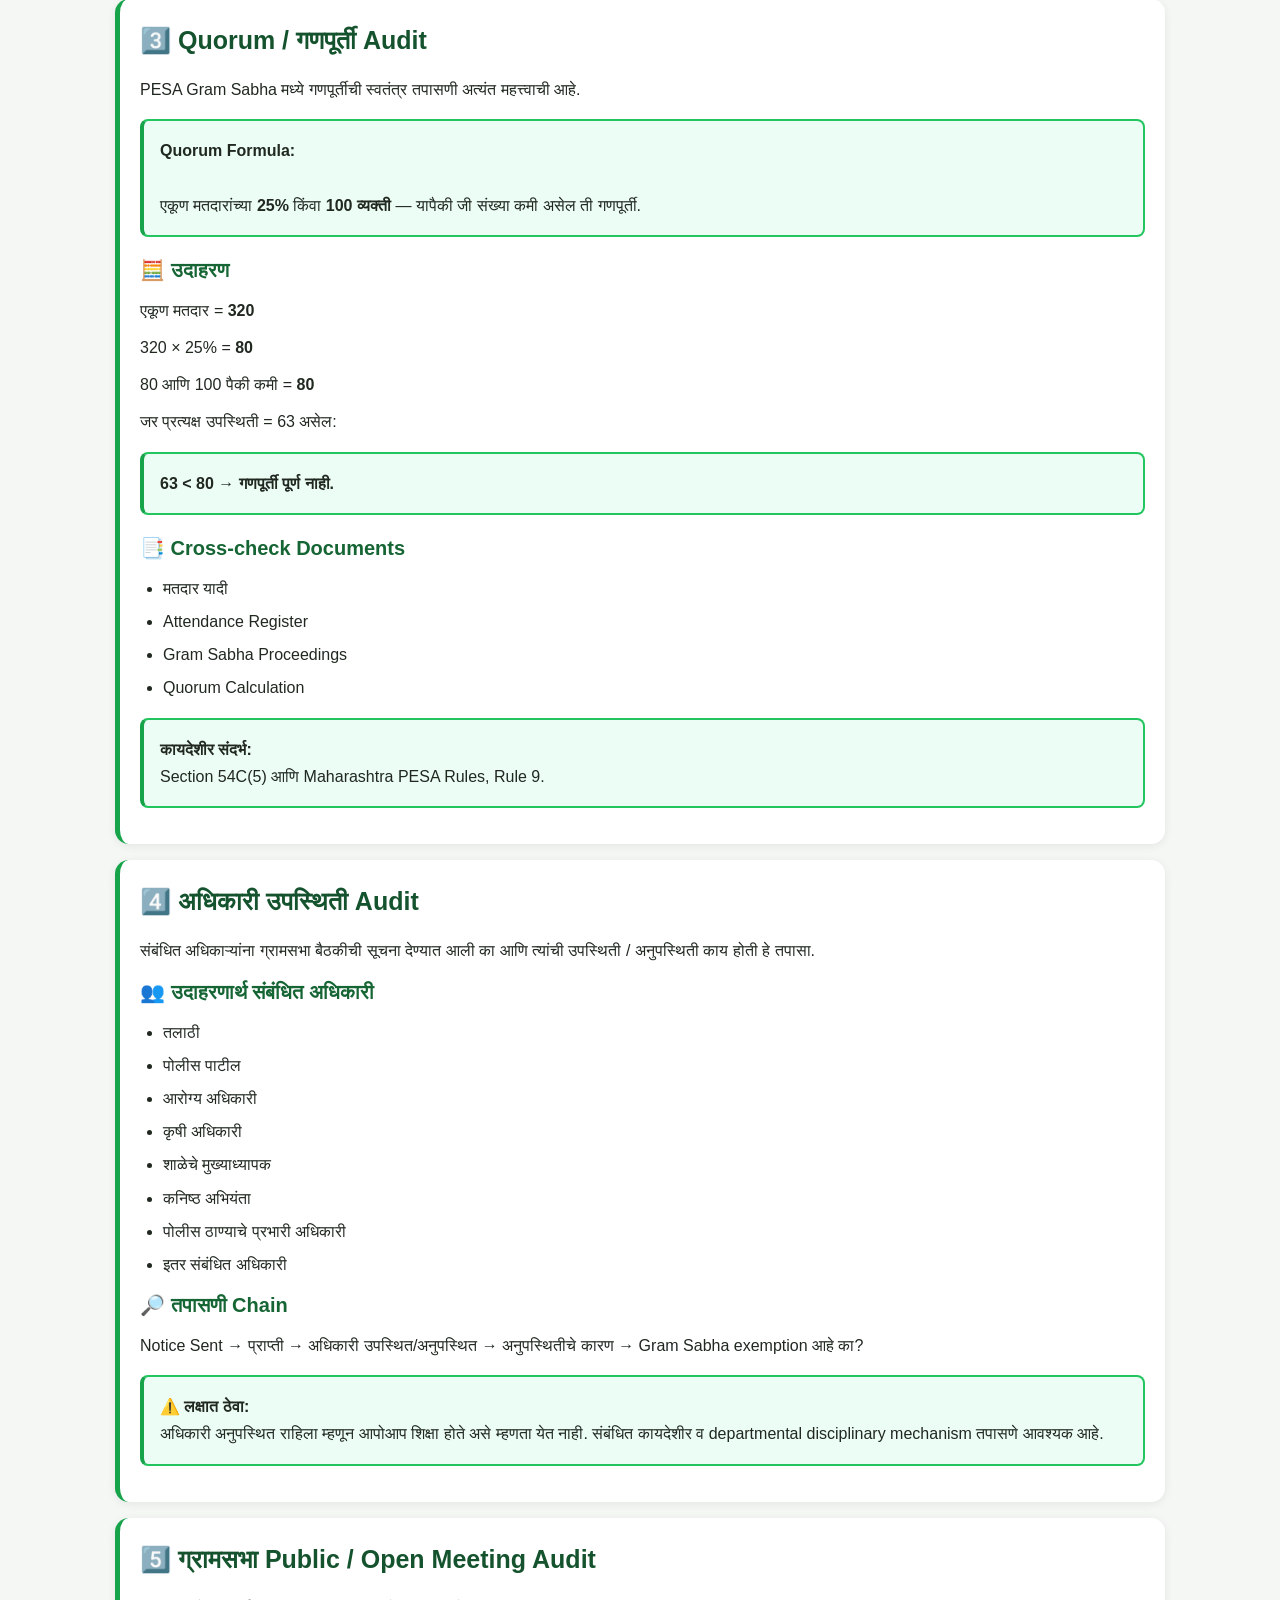
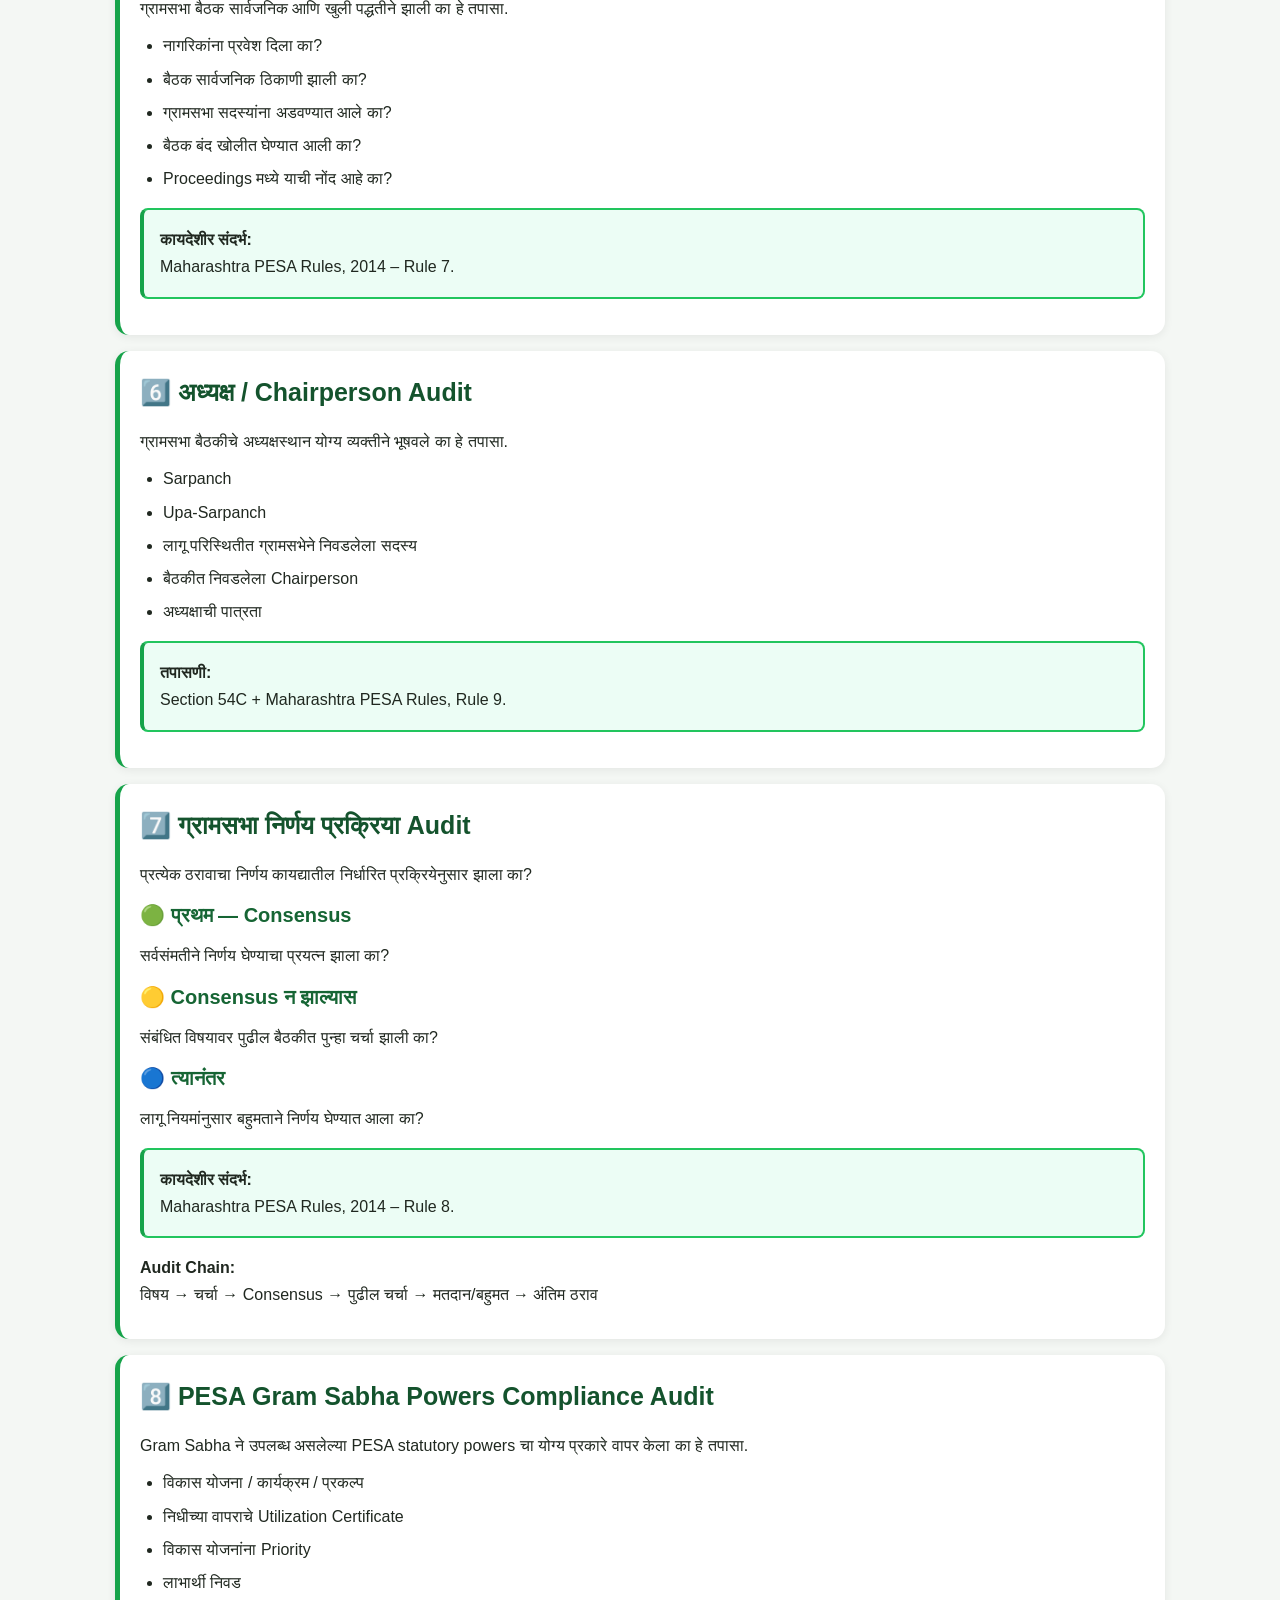
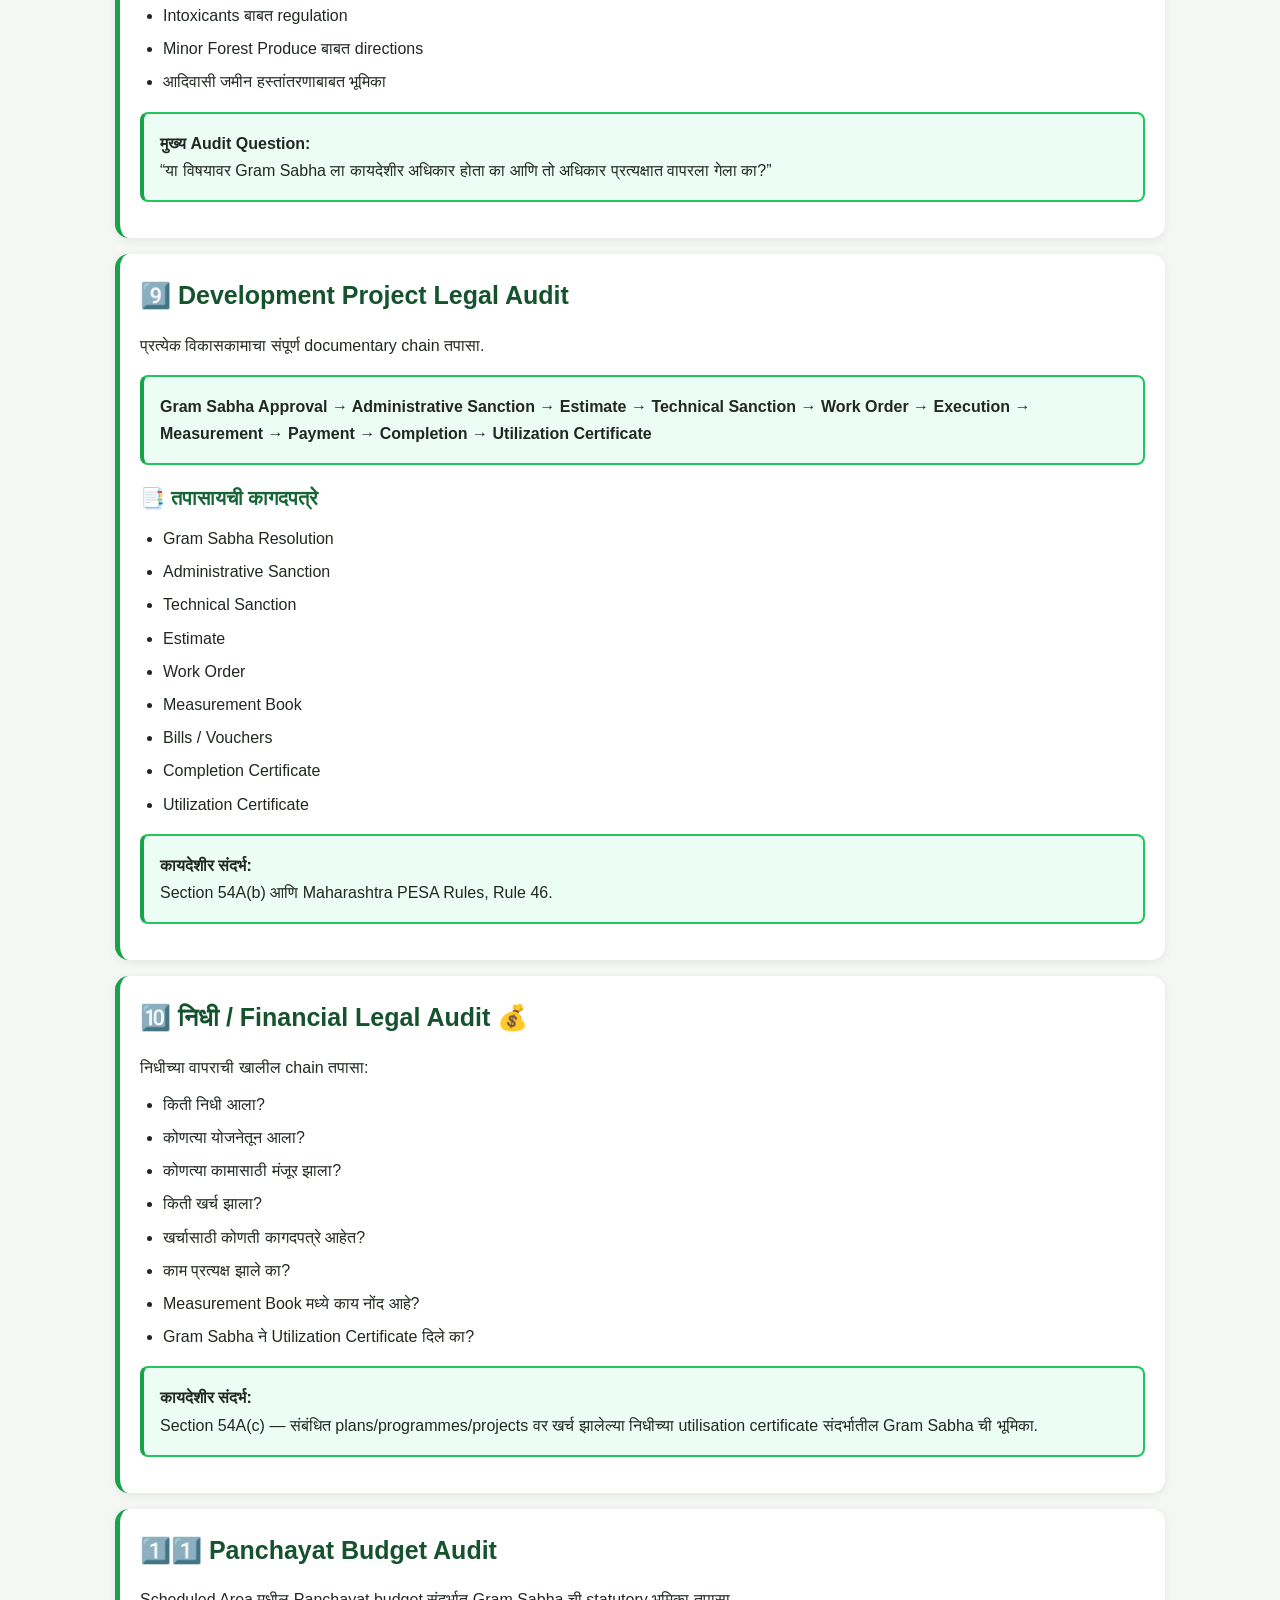
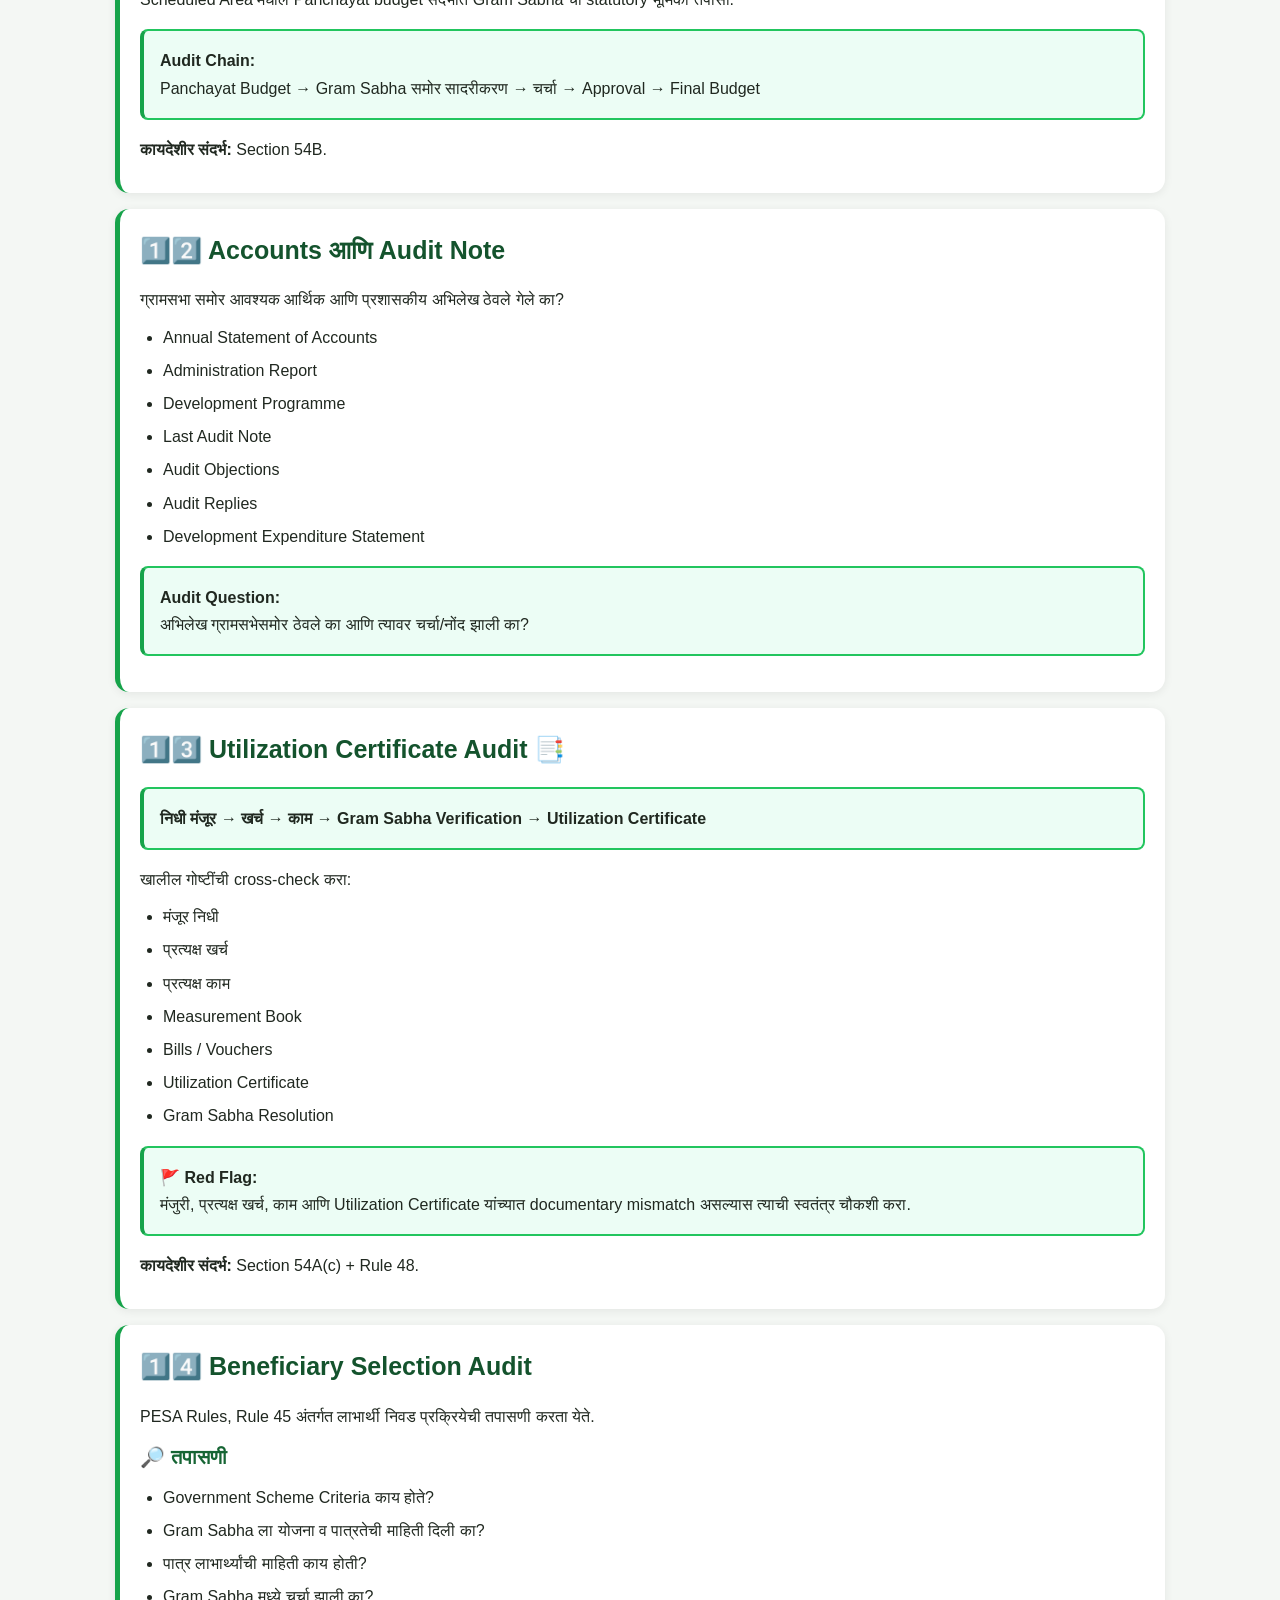
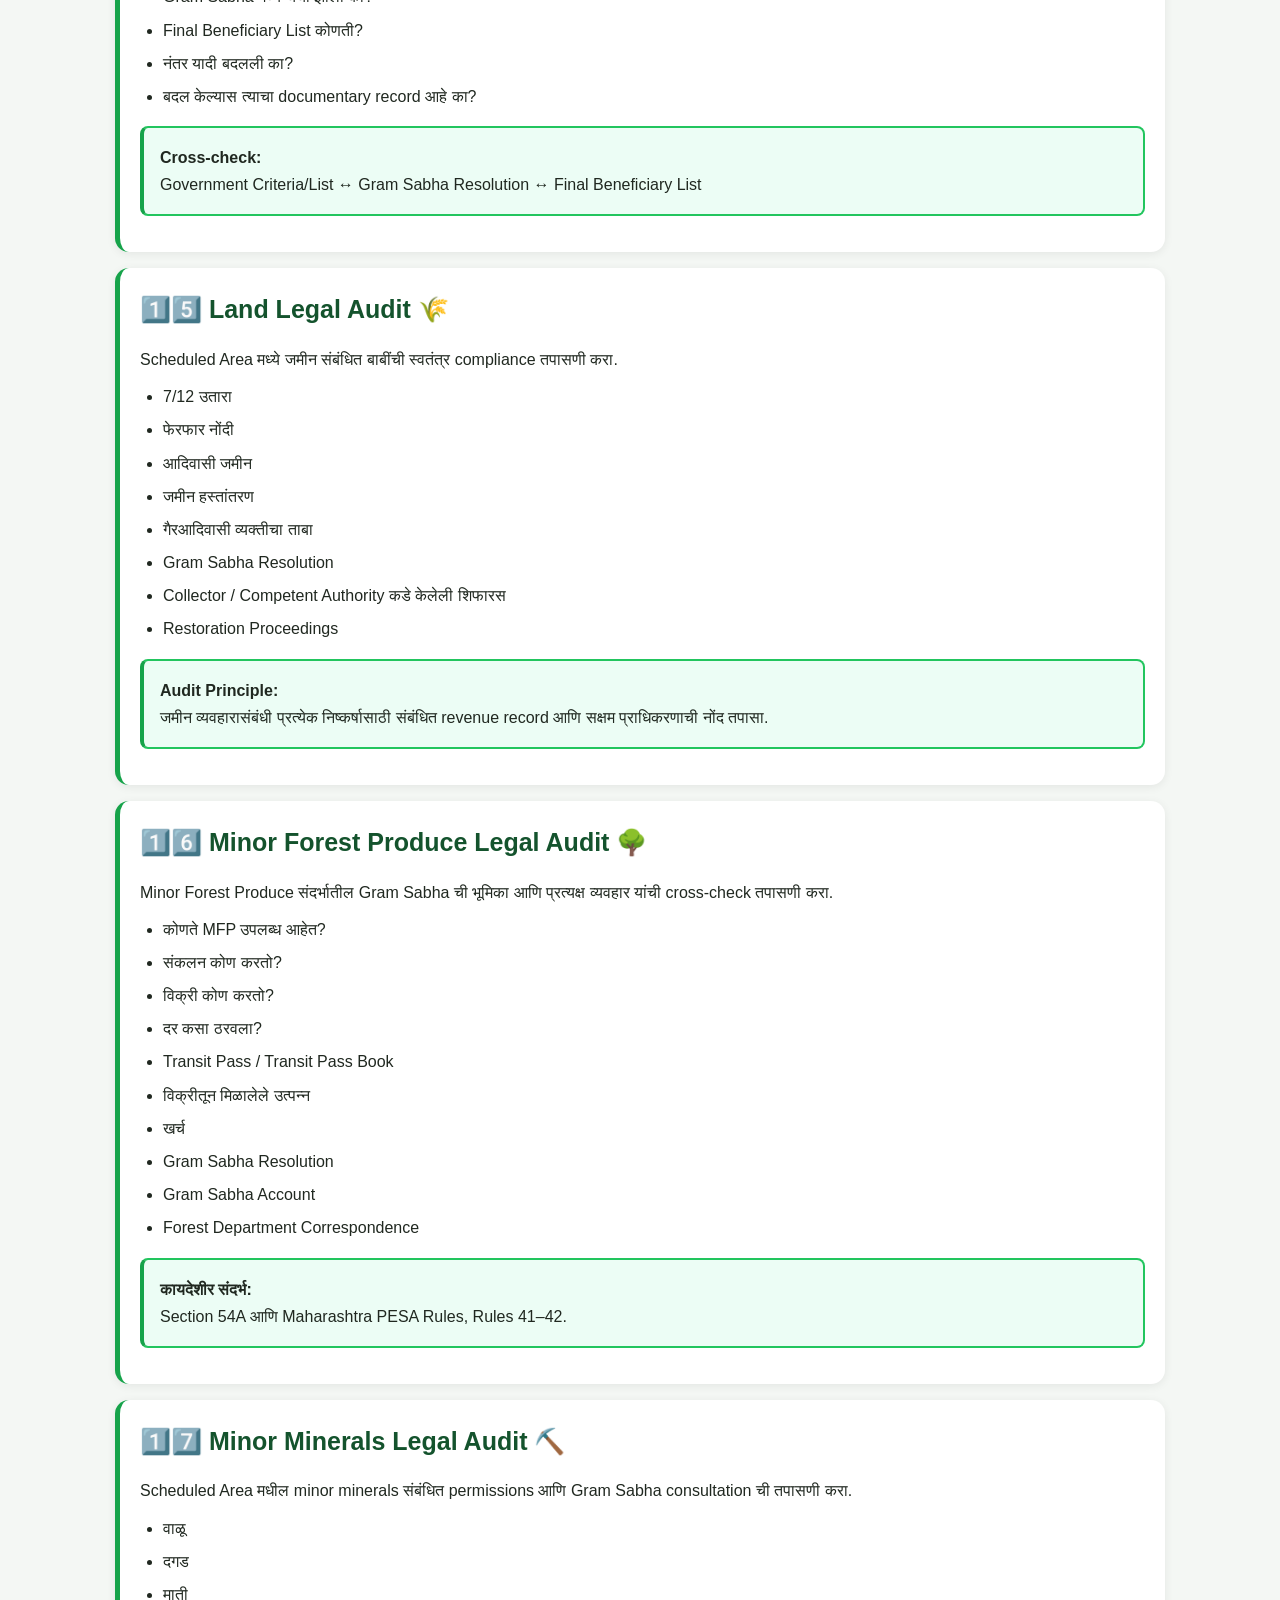
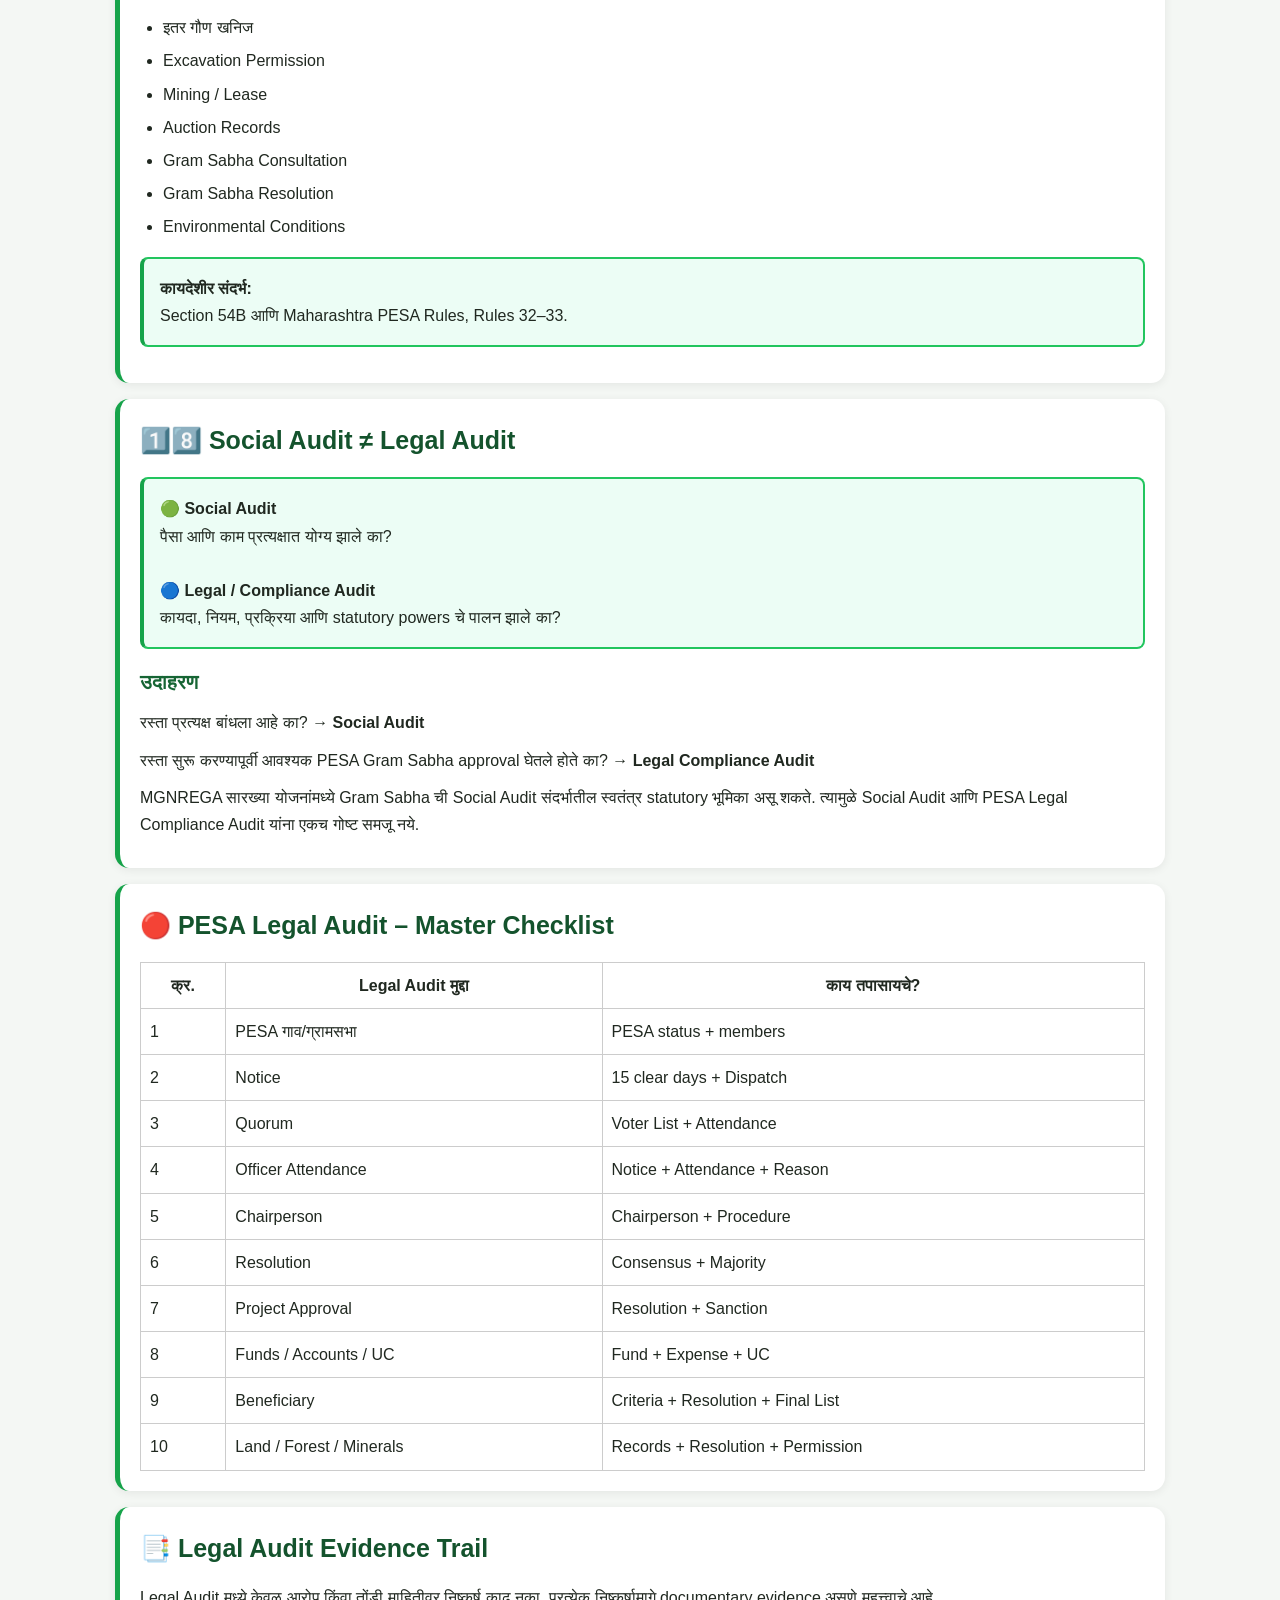
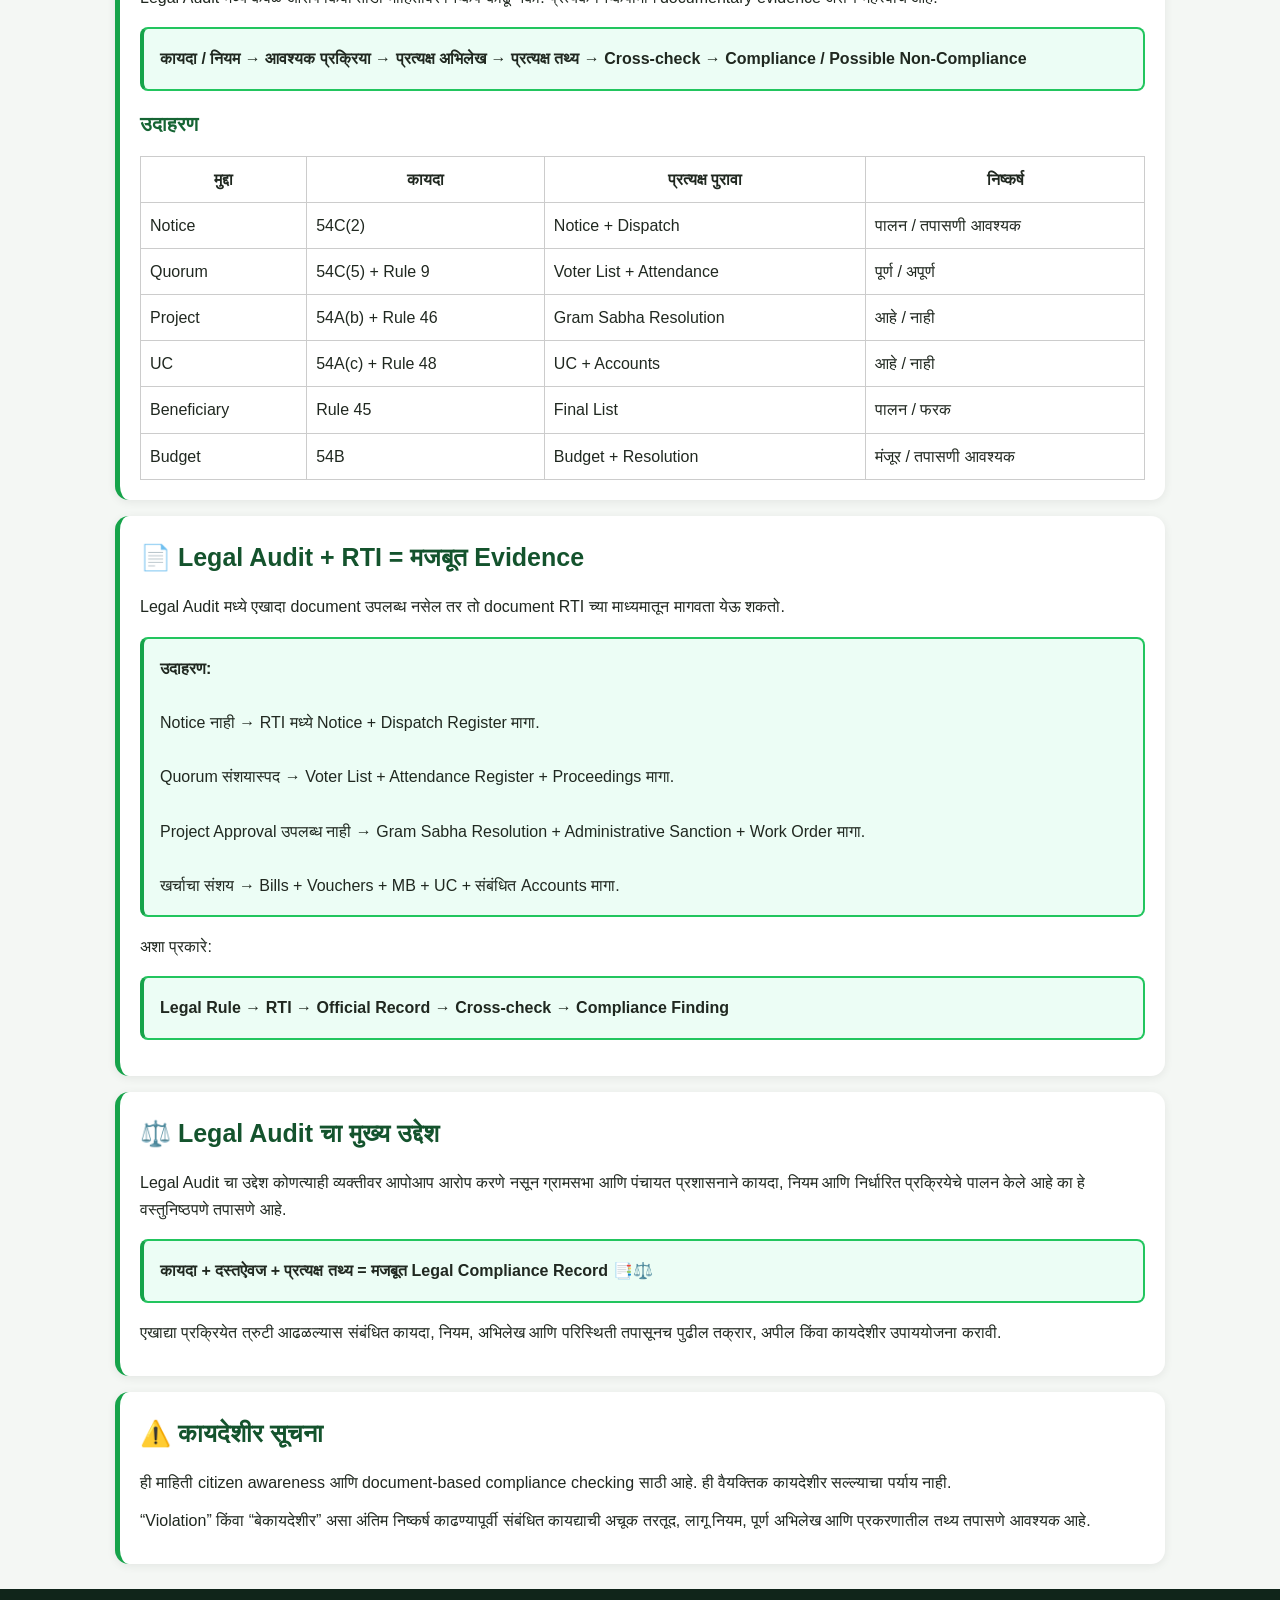
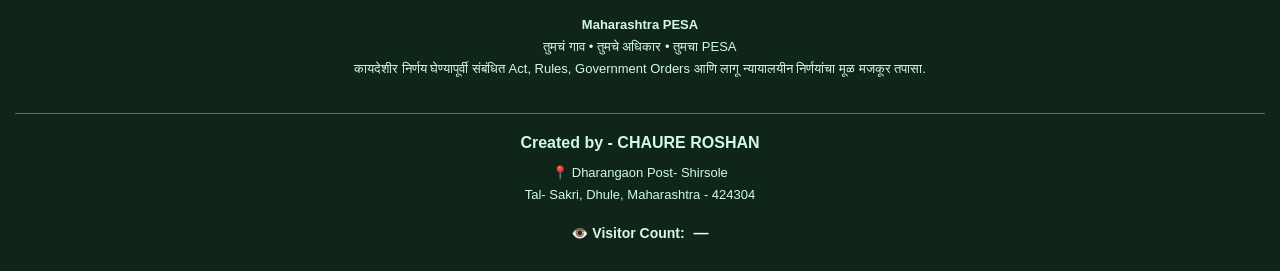
==== commit dd5dcf88: "Add visitor count feature to audit.html" ====
--- a/audit.html
+++ b/audit.html
@@ -1,7 +1,8 @@
 <!DOCTYPE html>
 <html lang="mr">
 <head><meta charset="UTF-8"><meta name="viewport" content="width=device-width, initial-scale=1.0">
-<title>Legal Audit — Maharashtra PESA</title><link rel="stylesheet" href="styles.css"></head>
+<title>Legal Audit — Maharashtra PESA</title><link rel="stylesheet" href="styles.css"><script data-goatcounter="https://chaureroshan.goatcounter.com/count"
+        async src="//gc.zgo.at/count.js"></script></head>
 <body>
 <header><h1>🌿 Maharashtra PESA</h1><p>तुमचं गाव • तुमचे अधिकार • तुमचा PESA</p></header>
 
@@ -925,6 +926,24 @@
 <hr>
 <p><strong>Created by - CHAURE ROSHAN</strong></p>
 <p>📍 Dharangaon Post- Shirsole<br>Tal- Sakri, Dhule, Maharashtra - 424304</p>
+<div id="visitor-count-footer"
+     style="margin-top:14px; text-align:center; font-size:14px; font-weight:600;">
+  👁️ Visitor Count: <span id="total-visits">...</span>
+</div>
+
+<script>
+fetch('https://chaureroshan.goatcounter.com/counter/TOTAL.json')
+  .then(function(response) {
+    if (!response.ok) throw new Error('Counter unavailable');
+    return response.json();
+  })
+  .then(function(data) {
+    document.getElementById('total-visits').textContent = data.count;
+  })
+  .catch(function() {
+    document.getElementById('total-visits').textContent = '—';
+  });
+</script>
 </div>
 </footer>
 
--- a/styles.css
+++ b/styles.css
@@ -137,3 +137,35 @@
   position:relative;
   z-index:2;
 }
+/* Visitor Counter - Single Line */
+#visitor-counter {
+  width: fit-content;
+  max-width: 95%;
+  margin: 12px auto;
+  padding: 7px 14px;
+  text-align: center;
+  background: #e8f5e9;
+  border: 1px solid #2e7d32;
+  border-radius: 20px;
+  box-shadow: 0 2px 6px rgba(0,0,0,0.08);
+  font-size: 14px;
+  color: #176b2c;
+}
+
+#visitor-counter .visitor-title {
+  display: inline;
+  font-weight: 700;
+}
+
+#total-visits {
+  display: inline;
+  margin-left: 5px;
+  font-size: 15px;
+  font-weight: 800;
+  color: #145a24;
+}
+/* Visitor count number */
+#total-visits {
+  color: #ffffff !important;
+  font-weight: 800;
+}
